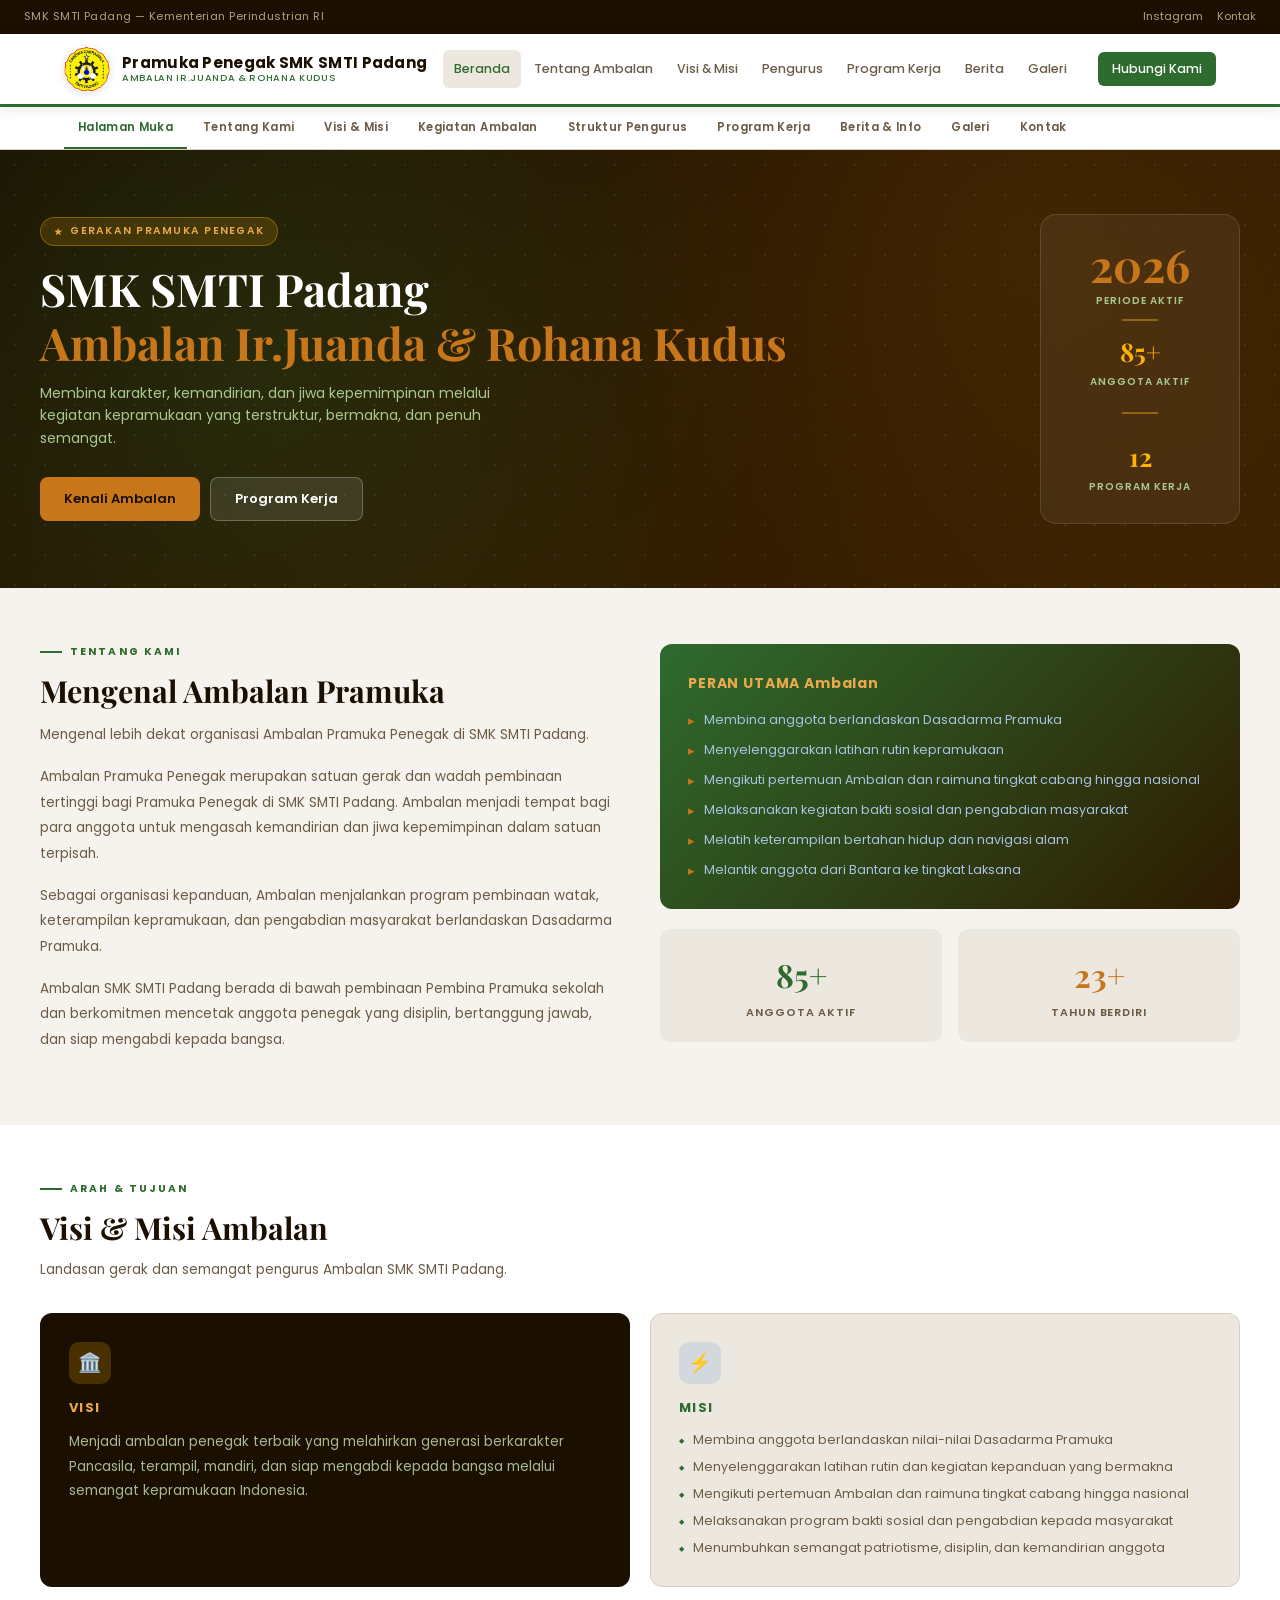
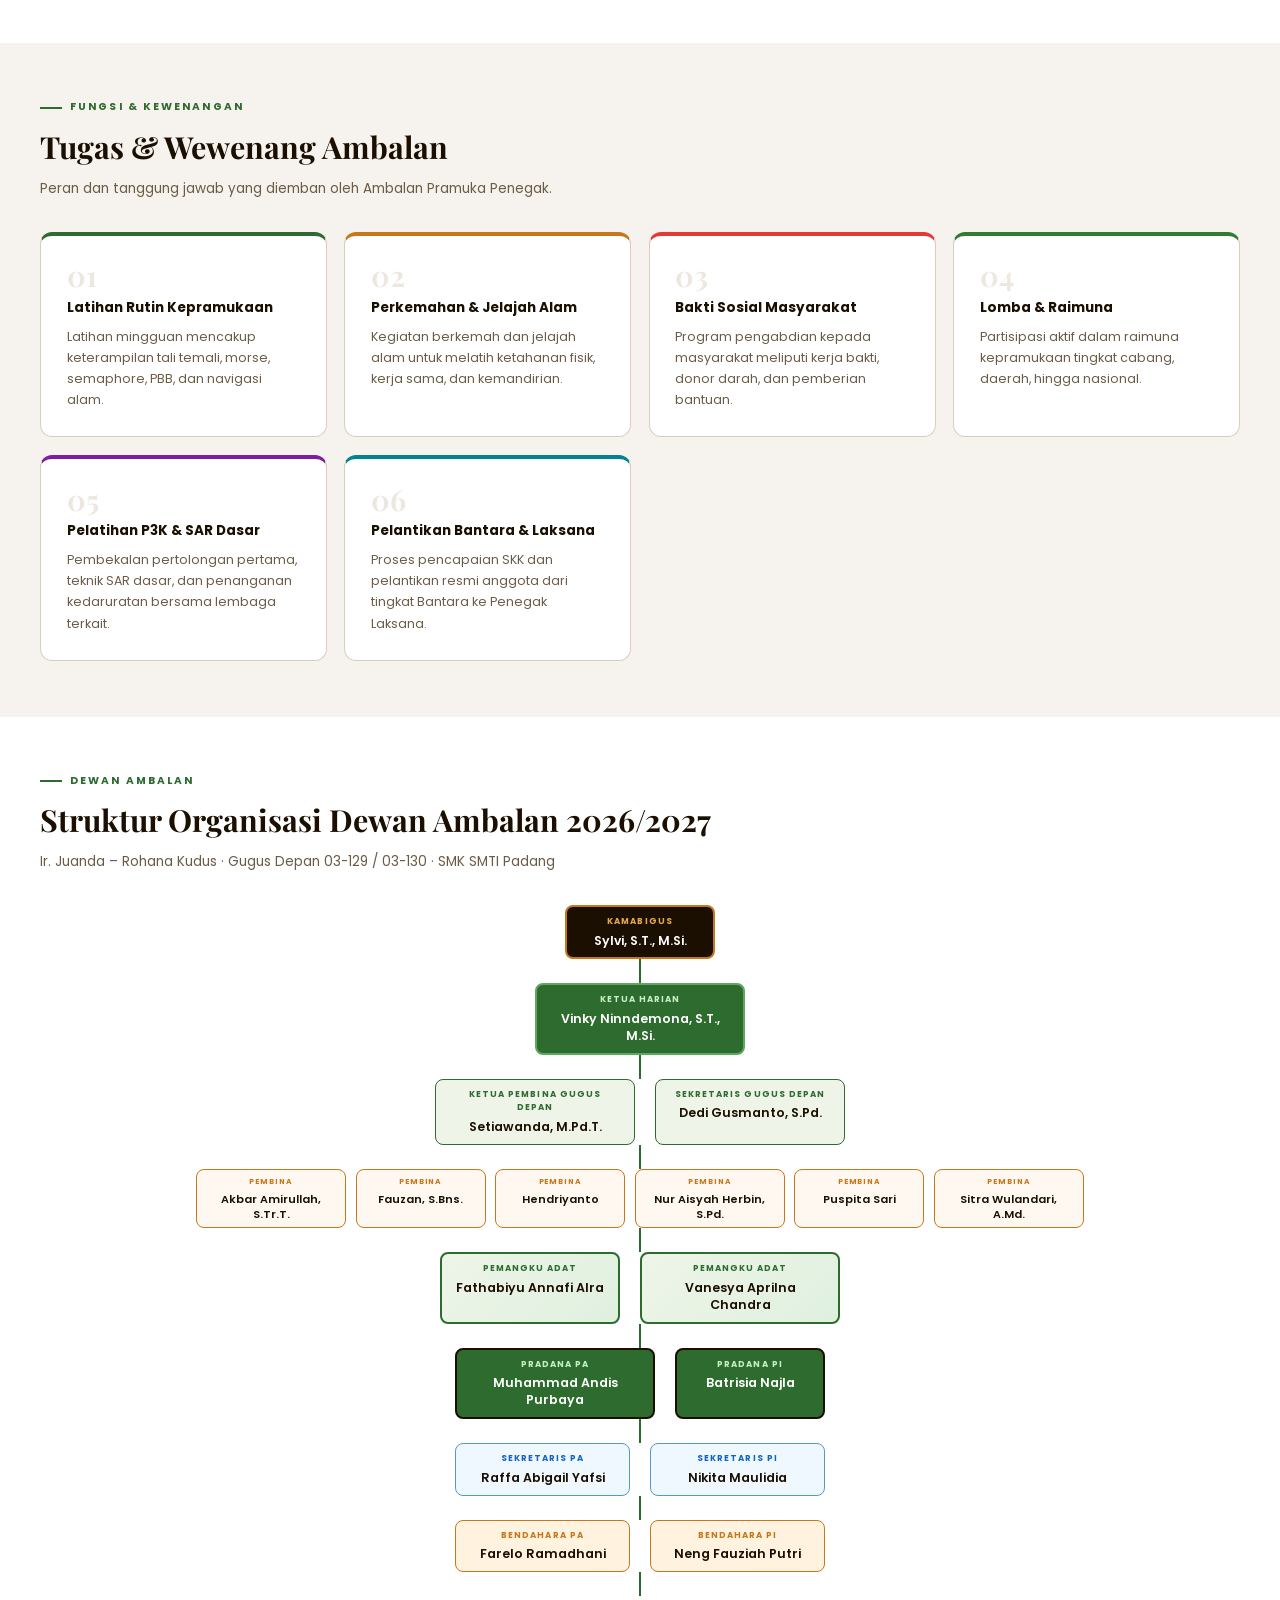
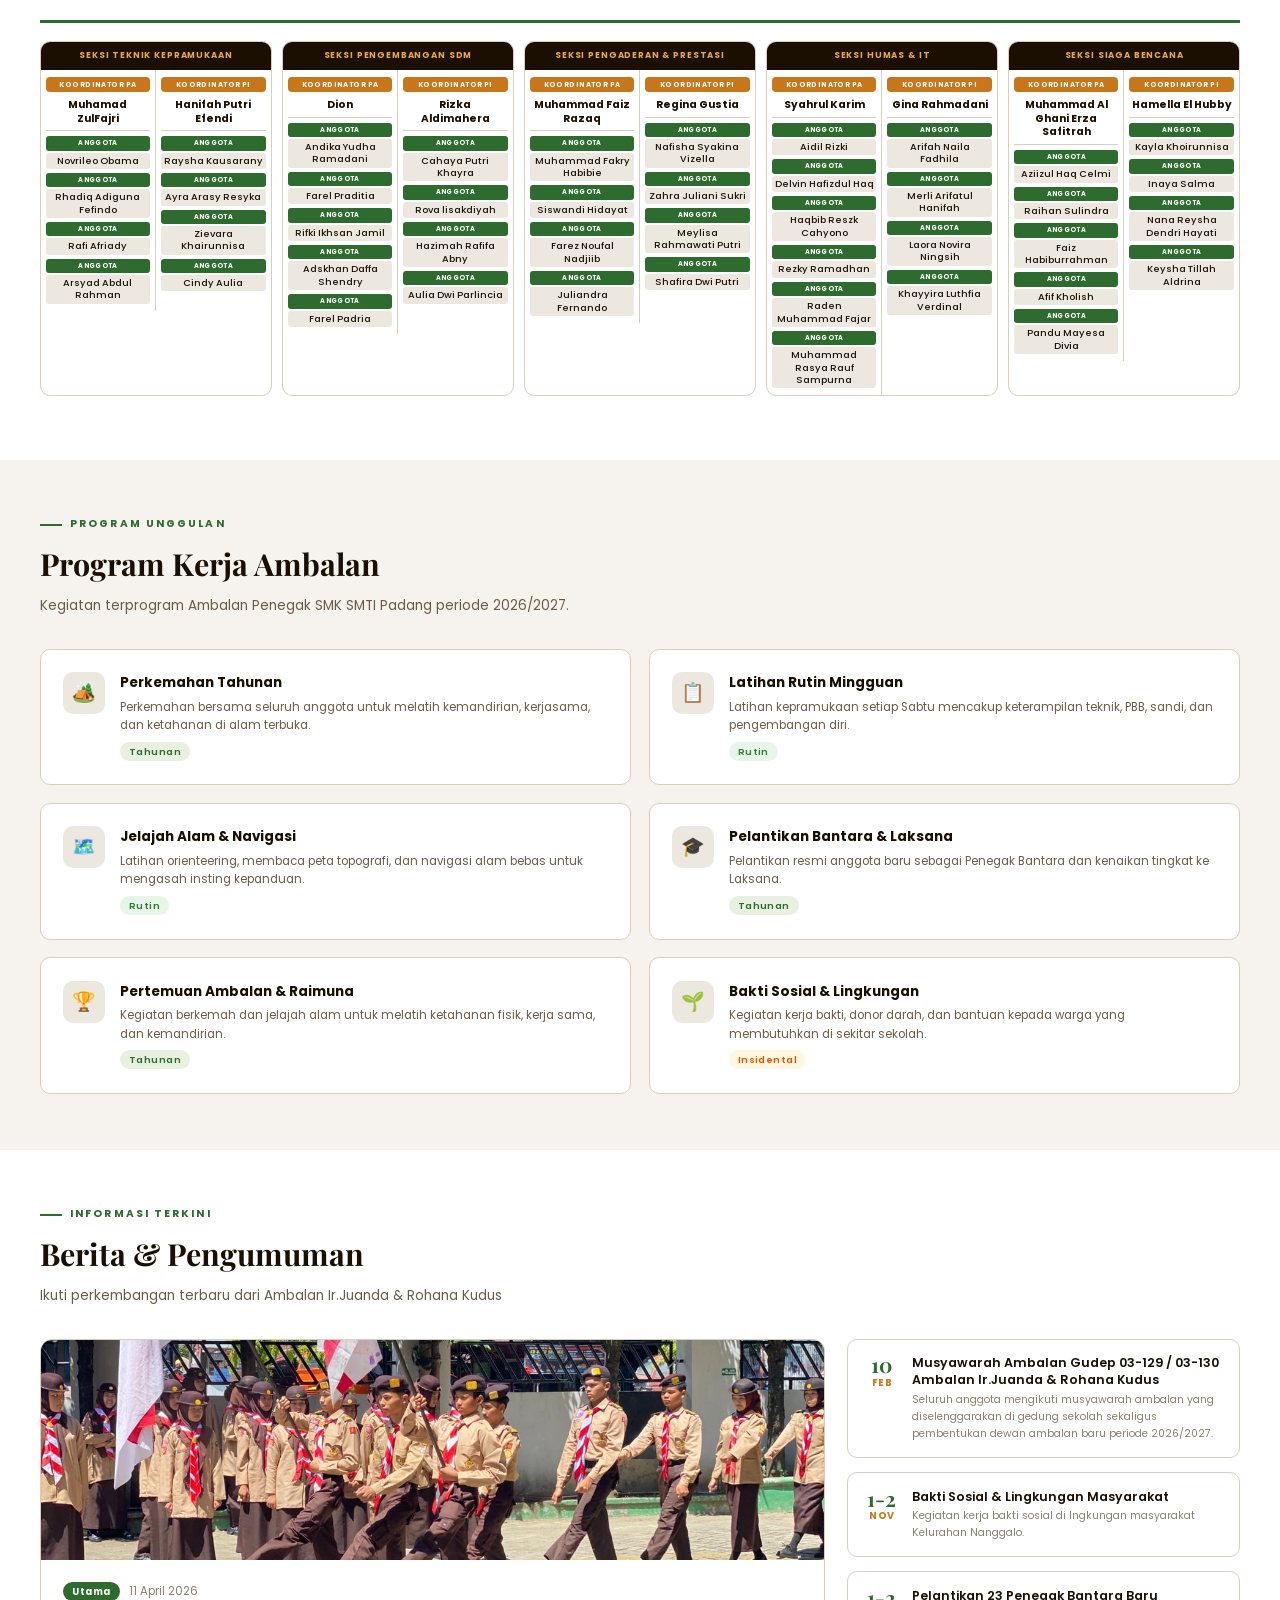
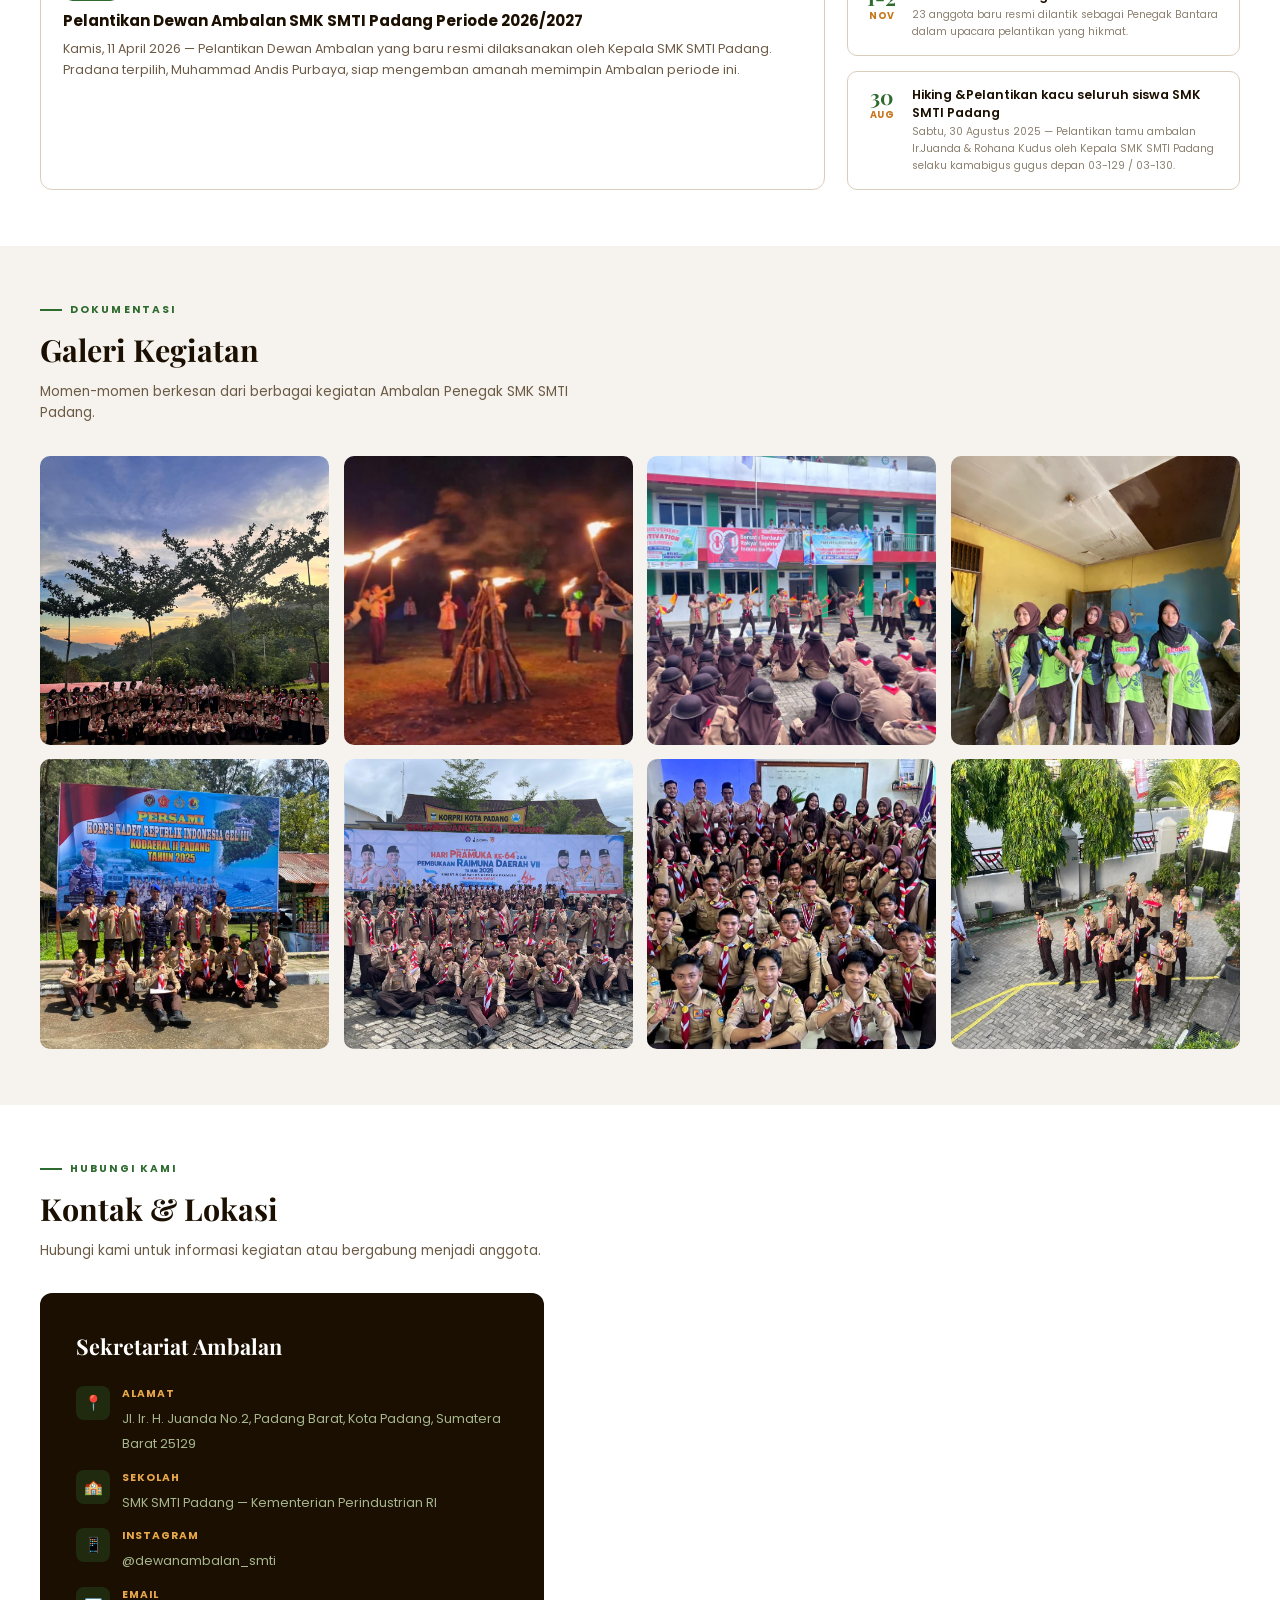
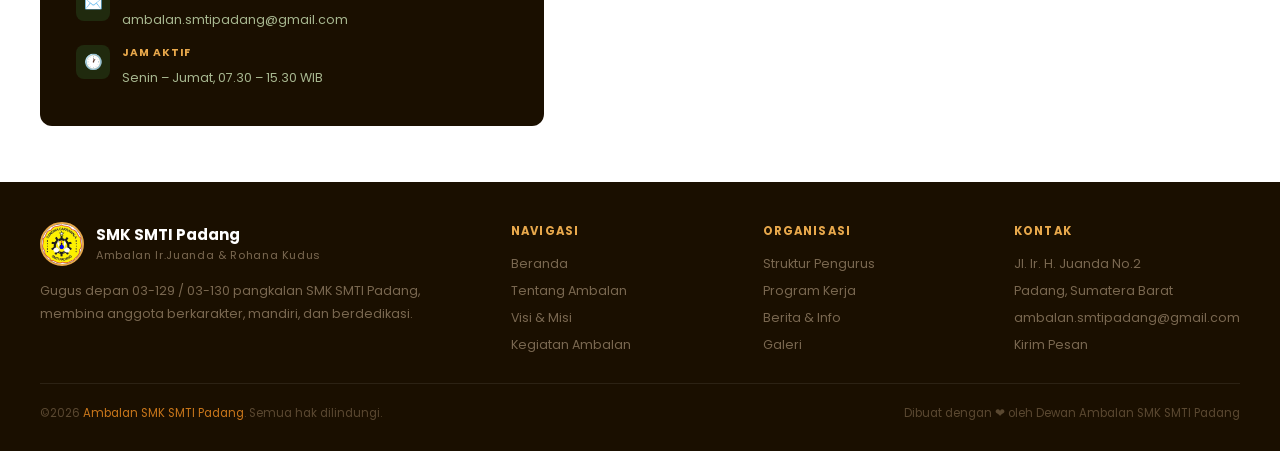
==== index.html @ fe0e322f "index.html" ====
<!-- Hubungi saya jika web nya error WA 083169616849/ IG:@fajribsg (Fajri DA22) -->

<!DOCTYPE html>
<html lang="id">
<head>
  <meta charset="UTF-8" />
  <meta name="viewport" content="width=device-width, initial-scale=1.0" />
  <title>Ambalan Ir.Juanda &amp; Rohana Kudus SMK SMTI Padang</title>
  <link href="https://fonts.googleapis.com/css2?family=Poppins:wght@300;400;500;600;700;800&family=Playfair+Display:wght@700&display=swap" rel="stylesheet" />
  <link rel="stylesheet" href="styles.css" />
</head>
<body>

<!-- TOP BAR -->
<div class="topbar">
  <div class="topbar-left">SMK SMTI Padang — Kementerian Perindustrian RI</div>
  <div class="topbar-right">
    <a href="https://instagram.com/dewanambalan_smti" target="_blank" rel="noopener">Instagram</a>
    <a href="#kontak" onclick="goTo('kontak'); return false;">Kontak</a>
  </div>
</div>

<!-- NAVBAR -->
<nav id="navbar">
  <div class="nav-inner">
    <a href="#hero" class="nav-logo" onclick="goTo('hero'); return false;">
      <img src="assets/images/logo/logo-pramuka.png"
           alt="Logo Ambalan Pramuka Penegak SMK SMTI Padang"
           class="logo-image"
           loading="lazy">
      <div class="logo-text">
        <div class="logo-main">Pramuka Penegak SMK SMTI Padang</div>
        <div class="logo-sub">Ambalan Ir.Juanda & Rohana Kudus</div>
      </div>
    </a>
    <div class="nav-menu" id="navMenu">
      <a onclick="goTo('hero')" class="nav-link active">Beranda</a>
      <a onclick="goTo('tentang')" class="nav-link">Tentang Ambalan</a>
      <a onclick="goTo('visi-misi')" class="nav-link">Visi &amp; Misi</a>
      <a onclick="goTo('pengurus')" class="nav-link">Pengurus</a>
      <a onclick="goTo('proker')" class="nav-link">Program Kerja</a>
      <a onclick="goTo('berita')" class="nav-link">Berita</a>
      <a onclick="goTo('galeri')" class="nav-link">Galeri</a>
      <a onclick="goTo('kontak')" class="nav-link nav-cta">Hubungi Kami</a>
    </div>
    <button class="hamburger" id="hamburger" aria-label="Buka menu navigasi" aria-expanded="false">
      <span></span><span></span><span></span>
    </button>
  </div>
  <div class="mobile-menu" id="mobileMenu" aria-hidden="true">
    <a onclick="goTo('hero'); closeMobileMenu();" class="mobile-link">Beranda</a>
    <a onclick="goTo('tentang'); closeMobileMenu();" class="mobile-link">Tentang Ambalan</a>
    <a onclick="goTo('visi-misi'); closeMobileMenu();" class="mobile-link">Visi &amp; Misi</a>
    <a onclick="goTo('tugas'); closeMobileMenu();" class="mobile-link">Kegiatan Ambalan</a>
    <a onclick="goTo('pengurus'); closeMobileMenu();" class="mobile-link">Pengurus</a>
    <a onclick="goTo('proker'); closeMobileMenu();" class="mobile-link">Program Kerja</a>
    <a onclick="goTo('berita'); closeMobileMenu();" class="mobile-link">Berita</a>
    <a onclick="goTo('galeri'); closeMobileMenu();" class="mobile-link">Galeri</a>
    <a onclick="goTo('kontak'); closeMobileMenu();" class="mobile-link mobile-link-cta">Hubungi Kami</a>
  </div>
</nav>

<!-- PAGE TABS -->
<div class="page-tabs" id="pageTabs">
  <div class="page-tabs-inner">
    <div class="ptab active" onclick="goTo('hero')">Halaman Muka</div>
    <div class="ptab" onclick="goTo('tentang')">Tentang Kami</div>
    <div class="ptab" onclick="goTo('visi-misi')">Visi &amp; Misi</div>
    <div class="ptab" onclick="goTo('tugas')">Kegiatan Ambalan</div>
    <div class="ptab" onclick="goTo('pengurus')">Struktur Pengurus</div>
    <div class="ptab" onclick="goTo('proker')">Program Kerja</div>
    <div class="ptab" onclick="goTo('berita')">Berita &amp; Info</div>
    <div class="ptab" onclick="goTo('galeri')">Galeri</div>
    <div class="ptab" onclick="goTo('kontak')">Kontak</div>
  </div>
</div>

<!-- HERO -->
<section class="hero" id="hero">
  <div class="hero-dots"></div>
  <div class="hero-inner">
    <div>
      <div class="hero-badge">Gerakan Pramuka Penegak</div>
      <h1>SMK SMTI Padang<br><span>Ambalan Ir.Juanda &amp; Rohana Kudus</span></h1>
      <p class="hero-sub">Membina karakter, kemandirian, dan jiwa kepemimpinan melalui kegiatan kepramukaan yang terstruktur, bermakna, dan penuh semangat.</p>
      <div class="hero-btns">
        <button class="btn-hero btn-primary" onclick="goTo('tentang')">Kenali Ambalan</button>
        <button class="btn-hero btn-secondary" onclick="goTo('proker')">Program Kerja</button>
      </div>
    </div>
    <div class="hero-card">
      <div class="hero-card-num">2026</div>
      <div class="hero-card-label">Periode Aktif</div>
      <div class="hero-card-divider"></div>
      <div style="display:flex;flex-direction:column;gap:12px;margin-top:8px;">
        <div style="text-align:center;">
          <div style="font-size:1.6rem;font-weight:700;font-family:'Playfair Display',serif;color:#FFB300;">85+</div>
          <div style="font-size:10px;font-weight:600;letter-spacing:0.1em;color:#A8C890;text-transform:uppercase;margin-top:2px;">Anggota Aktif</div>
        </div>
        <div class="hero-card-divider"></div>
        <div style="text-align:center;">
          <div style="font-size:1.6rem;font-weight:700;font-family:'Playfair Display',serif;color:#FFB300;">12</div>
          <div style="font-size:10px;font-weight:600;letter-spacing:0.1em;color:#A8C890;text-transform:uppercase;margin-top:2px;">Program Kerja</div>
        </div>
      </div>
    </div>
  </div>
</section>

<!-- TENTANG -->
<section class="section" id="tentang">
  <div class="section-inner">
    <div class="about-grid">
      <div class="about-body">
        <div class="section-label">Tentang Kami</div>
        <h2 class="section-title">Mengenal Ambalan Pramuka</h2>
        <p class="section-desc">Mengenal lebih dekat organisasi Ambalan Pramuka Penegak di SMK SMTI Padang.</p>
        <p>Ambalan Pramuka Penegak merupakan satuan gerak dan wadah pembinaan tertinggi bagi Pramuka Penegak di SMK SMTI Padang. Ambalan menjadi tempat bagi para anggota untuk mengasah kemandirian dan jiwa kepemimpinan dalam satuan terpisah.</p>
        <p>Sebagai organisasi kepanduan, Ambalan menjalankan program pembinaan watak, keterampilan kepramukaan, dan pengabdian masyarakat berlandaskan Dasadarma Pramuka.</p>
        <p>Ambalan SMK SMTI Padang berada di bawah pembinaan Pembina Pramuka sekolah dan berkomitmen mencetak anggota penegak yang disiplin, bertanggung jawab, dan siap mengabdi kepada bangsa.</p>
      </div>
      <div>
        <div class="about-highlight">
          <h3>PERAN UTAMA Ambalan</h3>
          <ul>
            <li>Membina anggota berlandaskan Dasadarma Pramuka</li>
            <li>Menyelenggarakan latihan rutin kepramukaan</li>
            <li>Mengikuti pertemuan Ambalan dan raimuna tingkat cabang hingga nasional</li>
            <li>Melaksanakan kegiatan bakti sosial dan pengabdian masyarakat</li>
            <li>Melatih keterampilan bertahan hidup dan navigasi alam</li>
            <li>Melantik anggota dari Bantara ke tingkat Laksana</li>
          </ul>
        </div>
        <div style="margin-top:1.25rem;display:grid;grid-template-columns:1fr 1fr;gap:1rem;">
          <div style="background:var(--gray-light);border-radius:10px;padding:1.25rem;text-align:center;">
            <div style="font-family:'Playfair Display',serif;font-size:2rem;font-weight:700;color:var(--blue);">85+</div>
            <div style="font-size:11px;font-weight:600;color:var(--text-muted);letter-spacing:0.08em;text-transform:uppercase;margin-top:4px;">Anggota Aktif</div>
          </div>
          <div style="background:var(--gray-light);border-radius:10px;padding:1.25rem;text-align:center;">
            <div style="font-family:'Playfair Display',serif;font-size:2rem;font-weight:700;color:var(--accent);">23+</div>
            <div style="font-size:11px;font-weight:600;color:var(--text-muted);letter-spacing:0.08em;text-transform:uppercase;margin-top:4px;">Tahun Berdiri</div>
          </div>
        </div>
      </div>
    </div>
  </div>
</section>

<!-- VISI MISI -->
<div class="section-alt" id="visi-misi">
  <section class="section">
    <div class="section-inner">
      <div class="section-label">Arah &amp; Tujuan</div>
      <h2 class="section-title">Visi &amp; Misi Ambalan</h2>
      <p class="section-desc">Landasan gerak dan semangat pengurus Ambalan SMK SMTI Padang.</p>
      <div class="vm-grid">
        <div class="vm-card visi">
          <div class="vm-card-icon">🏛️</div>
          <h3>Visi</h3>
          <p>Menjadi ambalan penegak terbaik yang melahirkan generasi berkarakter Pancasila, terampil, mandiri, dan siap mengabdi kepada bangsa melalui semangat kepramukaan Indonesia.</p>
        </div>
        <div class="vm-card misi">
          <div class="vm-card-icon">⚡</div>
          <h3>Misi</h3>
          <ul>
            <li>Membina anggota berlandaskan nilai-nilai Dasadarma Pramuka</li>
            <li>Menyelenggarakan latihan rutin dan kegiatan kepanduan yang bermakna</li>
            <li>Mengikuti pertemuan Ambalan dan raimuna tingkat cabang hingga nasional</li>
            <li>Melaksanakan program bakti sosial dan pengabdian kepada masyarakat</li>
            <li>Menumbuhkan semangat patriotisme, disiplin, dan kemandirian anggota</li>
          </ul>
        </div>
      </div>
    </div>
  </section>
</div>

<!-- TUGAS Ambalan -->
<section class="section" id="tugas">
  <div class="section-inner">
    <div class="section-label">Fungsi &amp; Kewenangan</div>
    <h2 class="section-title">Tugas &amp; Wewenang Ambalan</h2>
    <p class="section-desc">Peran dan tanggung jawab yang diemban oleh Ambalan Pramuka Penegak.</p>
    <div class="tugas-grid">
      <div class="tugas-card">
        <div class="tugas-num">01</div>
        <h3>Latihan Rutin Kepramukaan</h3>
        <p>Latihan mingguan mencakup keterampilan tali temali, morse, semaphore, PBB, dan navigasi alam.</p>
      </div>
      <div class="tugas-card">
        <div class="tugas-num">02</div>
        <h3>Perkemahan &amp; Jelajah Alam</h3>
        <p>Kegiatan berkemah dan jelajah alam untuk melatih ketahanan fisik, kerja sama, dan kemandirian.</p>
      </div>
      <div class="tugas-card">
        <div class="tugas-num">03</div>
        <h3>Bakti Sosial Masyarakat</h3>
        <p>Program pengabdian kepada masyarakat meliputi kerja bakti, donor darah, dan pemberian bantuan.</p>
      </div>
      <div class="tugas-card">
        <div class="tugas-num">04</div>
        <h3>Lomba &amp; Raimuna</h3>
        <p>Partisipasi aktif dalam raimuna kepramukaan tingkat cabang, daerah, hingga nasional.</p>
      </div>
      <div class="tugas-card">
        <div class="tugas-num">05</div>
        <h3>Pelatihan P3K &amp; SAR Dasar</h3>
        <p>Pembekalan pertolongan pertama, teknik SAR dasar, dan penanganan kedaruratan bersama lembaga terkait.</p>
      </div>
      <div class="tugas-card">
        <div class="tugas-num">06</div>
        <h3>Pelantikan Bantara &amp; Laksana</h3>
        <p>Proses pencapaian SKK dan pelantikan resmi anggota dari tingkat Bantara ke Penegak Laksana.</p>
      </div>
    </div>
  </div>
</section>

<!-- PENGURUS -->
<div class="section-alt" id="pengurus">
  <section class="section">
    <div class="section-inner">
      <div class="section-label">Dewan Ambalan</div>
      <h2 class="section-title">Struktur Organisasi Dewan Ambalan 2026/2027</h2>
      <p class="section-desc">Ir. Juanda – Rohana Kudus · Gugus Depan 03-129 / 03-130 · SMK SMTI Padang</p>

      <!-- ══════════════════════════════════════
           BAGAN STRUKTUR ORGANISASI
      ══════════════════════════════════════ -->
      <div class="org-chart">

        <!-- ── LEVEL 1: KAMABIGUS ── -->
        <div class="org-level">
          <div class="org-node top-node">
            <div class="org-node-label">KAMABIGUS</div>
            <div class="org-node-name">Sylvi, S.T., M.Si.</div>
          </div>
        </div>
        <div class="org-connector-v"></div>

        <!-- ── LEVEL 2: KETUA HARIAN ── -->
        <div class="org-level">
          <div class="org-node mid-node">
            <div class="org-node-label">KETUA HARIAN</div>
            <div class="org-node-name">Vinky Ninndemona, S.T., M.Si.</div>
          </div>
        </div>
        <div class="org-connector-v"></div>

        <!-- ── LEVEL 3: KETUA PEMBINA + SEKRETARIS GUGUS DEPAN ── -->
        <div class="org-level org-level-split2">
          <div class="org-node side-node">
            <div class="org-node-label">KETUA PEMBINA GUGUS DEPAN</div>
            <div class="org-node-name">Setiawanda, M.Pd.T.</div>
          </div>
          <div class="org-node side-node">
            <div class="org-node-label">SEKRETARIS GUGUS DEPAN</div>
            <div class="org-node-name">Dedi Gusmanto, S.Pd.</div>
          </div>
        </div>
        <div class="org-connector-v"></div>

        <!-- ── LEVEL 4: PEMBINA (5 orang) ── -->
        <div class="org-level org-level-5">
          <div class="org-node pembina-node">
            <div class="org-node-label">PEMBINA</div>
            <div class="org-node-name">Akbar Amirullah, S.Tr.T.</div>
          </div>
          <div class="org-node pembina-node">
            <div class="org-node-label">PEMBINA</div>
            <div class="org-node-name">Fauzan, S.Bns.</div>
          </div>
          <div class="org-node pembina-node">
            <div class="org-node-label">PEMBINA</div>
            <div class="org-node-name">Hendriyanto</div>
          </div>
          <div class="org-node pembina-node">
            <div class="org-node-label">PEMBINA</div>
            <div class="org-node-name">Nur Aisyah Herbin, S.Pd.</div>
          </div>
          <div class="org-node pembina-node">
            <div class="org-node-label">PEMBINA</div>
            <div class="org-node-name">Puspita Sari</div>
          </div>
          <div class="org-node pembina-node">
            <div class="org-node-label">PEMBINA</div>
            <div class="org-node-name">Sitra Wulandari, A.Md.</div>
          </div>
        </div>
        <div class="org-connector-v"></div>

        <!-- ── LEVEL 5a: PEMANGKU ADAT (baris sendiri di atas Pradana) ── -->
        <div class="org-level org-level-split2">
          <div class="org-node adat-node">
            <div class="org-node-label">PEMANGKU ADAT</div>
            <div class="org-node-name">Fathabiyu Annafi Alra</div>
          </div>
          <div class="org-node adat-node">
            <div class="org-node-label">PEMANGKU ADAT</div>
            <div class="org-node-name">Vanesya Aprilna Chandra</div>
          </div>
        </div>
        <div class="org-connector-v"></div>

        <!-- ── LEVEL 5b: PRADANA PA + PRADANA PI ── -->
        <div class="org-level org-level-split2">
          <div class="org-node pradana-node">
            <div class="org-node-label">PRADANA PA</div>
            <div class="org-node-name">Muhammad Andis Purbaya</div>
          </div>
          <div class="org-node pradana-node">
            <div class="org-node-label">PRADANA PI</div>
            <div class="org-node-name">Batrisia Najla</div>
          </div>
        </div>
        <div class="org-connector-v"></div>

        <!-- ── LEVEL 6: SEKRETARIS PA + SEKRETARIS PI ── -->
        <div class="org-level org-level-split2">
          <div class="org-node sekret-node">
            <div class="org-node-label">SEKRETARIS PA</div>
            <div class="org-node-name">Raffa Abigail Yafsi</div>
          </div>
          <div class="org-node sekret-node">
            <div class="org-node-label">SEKRETARIS PI</div>
            <div class="org-node-name">Nikita Maulidia</div>
          </div>
        </div>
        <div class="org-connector-v"></div>

        <!-- ── LEVEL 7: BENDAHARA PA + BENDAHARA PI ── -->
        <div class="org-level org-level-split2">
          <div class="org-node bendahara-node">
            <div class="org-node-label">BENDAHARA PA</div>
            <div class="org-node-name">Farelo Ramadhani</div>
          </div>
          <div class="org-node bendahara-node">
            <div class="org-node-label">BENDAHARA PI</div>
            <div class="org-node-name">Neng Fauziah Putri</div>
          </div>
        </div>
        <div class="org-connector-v"></div>

        <!-- ══════════════════════════
             SEKSI-SEKSI (5 seksi)
        ══════════════════════════ -->
        <div class="org-seksi-wrap">

          <!-- SEKSI TEKNIK KEPRAMUKAAN -->
          <div class="org-seksi">
            <div class="org-seksi-header">SEKSI TEKNIK KEPRAMUKAAN</div>
            <div class="org-seksi-koord-row">
              <div class="org-koord-col">
                <div class="org-koord-label">KOORDINATOR PA</div>
                <div class="org-koord-name">Muhamad ZulFajri</div>
                <div class="org-anggota-list">
                  <div class="org-anggota-label">ANGGOTA</div>
                  <div class="org-anggota-name">Novrileo Obama</div>
                  <div class="org-anggota-label">ANGGOTA</div>
                  <div class="org-anggota-name">Rhadiq Adiguna Fefindo</div>
                  <div class="org-anggota-label">ANGGOTA</div>
                  <div class="org-anggota-name">Rafi Afriady</div>
                  <div class="org-anggota-label">ANGGOTA</div>
                  <div class="org-anggota-name">Arsyad Abdul Rahman</div>
                  <!--  <div class="org-anggota-label">ANGGOTA</div>
                  <div class="org-anggota-name">Muhamad ZulFajri</div>
                  <div class="org-anggota-label">ANGGOTA</div>
                  <div class="org-anggota-name">Audi Riski</div>  -->
                </div>
              </div>
              <div class="org-koord-col">
                <div class="org-koord-label">KOORDINATOR PI</div>
                <div class="org-koord-name">Hanifah Putri Efendi</div>
                <div class="org-anggota-list">
                  <div class="org-anggota-label">ANGGOTA</div>
                  <div class="org-anggota-name">Raysha Kausarany</div>
                  <div class="org-anggota-label">ANGGOTA</div>
                  <div class="org-anggota-name">Ayra Arasy Resyka</div>
                  <div class="org-anggota-label">ANGGOTA</div>
                  <div class="org-anggota-name">Zievara Khairunnisa</div>
                  <div class="org-anggota-label">ANGGOTA</div>
                  <div class="org-anggota-name">Cindy Aulia</div>
                  <!--  <div class="org-anggota-label">ANGGOTA</div>
                  <div class="org-anggota-name">Inaya Salma</div>
                  <div class="org-anggota-label">ANGGOTA</div>
                  <div class="org-anggota-name">Raysha Kausarany</div>   -->
                </div>
              </div>
            </div>
          </div>

          <!-- SEKSI PENGEMBANGAN SDM -->
          <div class="org-seksi">
            <div class="org-seksi-header">SEKSI PENGEMBANGAN SDM</div>
            <div class="org-seksi-koord-row">
              <div class="org-koord-col">
                <div class="org-koord-label">KOORDINATOR PA</div>
                <div class="org-koord-name">Dion</div>
                <div class="org-anggota-list">
                  <div class="org-anggota-label">ANGGOTA</div>
                  <div class="org-anggota-name">Andika Yudha Ramadani</div>
                  <div class="org-anggota-label">ANGGOTA</div>
                  <div class="org-anggota-name">Farel Praditia</div>
                  <div class="org-anggota-label">ANGGOTA</div>
                  <div class="org-anggota-name">Rifki Ikhsan Jamil </div>
                  <div class="org-anggota-label">ANGGOTA</div>
                  <div class="org-anggota-name">Adskhan Daffa Shendry</div>
                  <div class="org-anggota-label">ANGGOTA</div>
                  <div class="org-anggota-name">Farel Padria</div>
                  <!-- <div class="org-anggota-label">ANGGOTA</div>
                  <div class="org-anggota-name">M.Al Ghani Ezza Safirah</div>  -->
                </div>
              </div>
              <div class="org-koord-col">
                <div class="org-koord-label">KOORDINATOR PI</div>
                <div class="org-koord-name">Rizka Aldimahera</div>
                <div class="org-anggota-list">
                  <div class="org-anggota-label">ANGGOTA</div>
                  <div class="org-anggota-name">Cahaya Putri Khayra</div>
                  <div class="org-anggota-label">ANGGOTA</div>
                  <div class="org-anggota-name">Rova lisakdiyah</div>
                  <div class="org-anggota-label">ANGGOTA</div>
                  <div class="org-anggota-name">Hazimah Rafifa Abny</div>
                  <div class="org-anggota-label">ANGGOTA</div>
                  <div class="org-anggota-name">Aulia Dwi Parlincia</div>
                  <!-- <div class="org-anggota-label">ANGGOTA</div>
                  <div class="org-anggota-name">Nafisha Syakina Vicella</div>  -->
                </div>
              </div>
            </div>
          </div>

          <!-- SEKSI PENGADERAN & PRESTASI -->
          <div class="org-seksi">
            <div class="org-seksi-header">SEKSI PENGADERAN &amp; PRESTASI</div>
            <div class="org-seksi-koord-row">
              <div class="org-koord-col">
                <div class="org-koord-label">KOORDINATOR PA</div>
                <div class="org-koord-name">Muhammad Faiz Razaq</div>
                <div class="org-anggota-list">
                  <div class="org-anggota-label">ANGGOTA</div>
                  <div class="org-anggota-name">Muhammad Fakry Habibie</div>
                  <div class="org-anggota-label">ANGGOTA</div>
                  <div class="org-anggota-name">Siswandi Hidayat</div>
                  <div class="org-anggota-label">ANGGOTA</div>
                  <div class="org-anggota-name">Farez Noufal Nadjiib</div>
                  <div class="org-anggota-label">ANGGOTA</div>
                  <div class="org-anggota-name">Juliandra Fernando</div>
                  <!-- <div class="org-anggota-label">ANGGOTA</div>
                  <div class="org-anggota-name">M. Faiz Razaq</div>
                  <div class="org-anggota-label">ANGGOTA</div>
                  <div class="org-anggota-name">Siswandi Hidayat</div>
                  <div class="org-anggota-label">ANGGOTA</div>
                  <div class="org-anggota-name">Farez Naufal Nadjih</div>  -->
                </div>
              </div>
              <div class="org-koord-col">
                <div class="org-koord-label">KOORDINATOR PI</div>
                <div class="org-koord-name">Regina Gustia</div>
                <div class="org-anggota-list">
                  <div class="org-anggota-label">ANGGOTA</div>
                  <div class="org-anggota-name">Nafisha Syakina Vizella</div>
                  <div class="org-anggota-label">ANGGOTA</div>
                  <div class="org-anggota-name">Zahra Juliani Sukri</div>
                  <div class="org-anggota-label">ANGGOTA</div>
                  <div class="org-anggota-name">Meylisa Rahmawati Putri </div>
                  <div class="org-anggota-label">ANGGOTA</div>
                  <div class="org-anggota-name">Shafira Dwi Putri</div>
                  <!--  <div class="org-anggota-label">ANGGOTA</div>
                  <div class="org-anggota-name">Regina Gastia</div>
                  <div class="org-anggota-label">ANGGOTA</div>
                  <div class="org-anggota-name">Batrisia Najla</div>  -->
                </div>
              </div>
            </div>
          </div>

          <!-- SEKSI HUMAS & IT -->
          <div class="org-seksi">
            <div class="org-seksi-header">SEKSI HUMAS &amp; IT</div>
            <div class="org-seksi-koord-row">
              <div class="org-koord-col">
                <div class="org-koord-label">KOORDINATOR PA</div>
                <div class="org-koord-name">Syahrul Karim</div>
                <div class="org-anggota-list">
                  <div class="org-anggota-label">ANGGOTA</div>
                  <div class="org-anggota-name">Aidil Rizki</div>
                  <div class="org-anggota-label">ANGGOTA</div>
                  <div class="org-anggota-name">Delvin Hafizdul Haq</div>
                  <div class="org-anggota-label">ANGGOTA</div>
                  <div class="org-anggota-name">Haqbib Reszk Cahyono</div>
                  <div class="org-anggota-label">ANGGOTA</div>
                  <div class="org-anggota-name">Rezky Ramadhan </div>
                  <div class="org-anggota-label">ANGGOTA</div>
                  <div class="org-anggota-name">Raden Muhammad Fajar</div>
                  <div class="org-anggota-label">ANGGOTA</div>
                  <div class="org-anggota-name">Muhammad Rasya Rauf Sampurna</div>
                  <!-- <div class="org-anggota-label">ANGGOTA</div>
                  <div class="org-anggota-name">Haajib Reszk Cahyono</div>  -->
                </div>
              </div>
              <div class="org-koord-col">
                <div class="org-koord-label">KOORDINATOR PI</div>
                <div class="org-koord-name">Gina Rahmadani</div>
                <div class="org-anggota-list">
                  <div class="org-anggota-label">ANGGOTA</div>
                  <div class="org-anggota-name">Arifah Naila Fadhila</div>
                  <div class="org-anggota-label">ANGGOTA</div>
                  <div class="org-anggota-name">Merli Arifatul Hanifah</div>
                  <div class="org-anggota-label">ANGGOTA</div>
                  <div class="org-anggota-name">Laora Novira Ningsih</div>
                  <div class="org-anggota-label">ANGGOTA</div>
                  <div class="org-anggota-name">Khayyira Luthfia Verdinal</div>
                  <!--  <div class="org-anggota-label">ANGGOTA</div>
                  <div class="org-anggota-name">Ayra Arasy Resyka</div>
                  <div class="org-anggota-label">ANGGOTA</div>
                  <div class="org-anggota-name">Merli Arifatul Hanifah</div>  -->
                </div>
              </div>
            </div>
          </div>

          <!-- SEKSI SIAGA BENCANA -->
          <div class="org-seksi">
            <div class="org-seksi-header">SEKSI SIAGA BENCANA</div>
            <div class="org-seksi-koord-row">
              <div class="org-koord-col">
                <div class="org-koord-label">KOORDINATOR PA</div>
                <div class="org-koord-name">Muhammad Al Ghani Erza Safitrah</div>
                <div class="org-anggota-list">
                  <div class="org-anggota-label">ANGGOTA</div>
                  <div class="org-anggota-name">Aziizul Haq Celmi </div>
                  <div class="org-anggota-label">ANGGOTA</div>
                  <div class="org-anggota-name">Raihan Sulindra</div>
                  <div class="org-anggota-label">ANGGOTA</div>
                  <div class="org-anggota-name">Faiz Habiburrahman </div>
                  <div class="org-anggota-label">ANGGOTA</div>
                  <div class="org-anggota-name">Afif Kholish</div>
                  <div class="org-anggota-label">ANGGOTA</div>
                  <div class="org-anggota-name">Pandu Mayesa Divia</div>
                  <!--  <div class="org-anggota-label">ANGGOTA</div>
                  <div class="org-anggota-name">Delvin Mujfadzal Haq</div>
                  <div class="org-anggota-label">ANGGOTA</div>
                  <div class="org-anggota-name">Andhika Yudha Ramadhani</div>  -->
                </div>
              </div>
              <div class="org-koord-col">
                <div class="org-koord-label">KOORDINATOR PI</div>
                <div class="org-koord-name">Hamella El Hubby </div>
                <div class="org-anggota-list">
                  <div class="org-anggota-label">ANGGOTA</div>
                  <div class="org-anggota-name">Kayla Khoirunnisa</div>
                  <div class="org-anggota-label">ANGGOTA</div>
                  <div class="org-anggota-name">Inaya Salma</div>
                  <div class="org-anggota-label">ANGGOTA</div>
                  <div class="org-anggota-name">Nana Reysha Dendri Hayati</div>
                  <div class="org-anggota-label">ANGGOTA</div>
                  <div class="org-anggota-name">Keysha Tillah Aldrina</div>
                </div>
              </div>
            </div>
          </div>

        </div><!-- /org-seksi-wrap -->

      </div><!-- /org-chart -->

      <div class="pengurus-grid-2col" style="display:none;">

        <!-- BARIS 1: Pemangku Adat (featured) -->
        <div class="pcard featured">
          <div class="pcard-foto-wrap featured-foto">
            <img src="https://i.pravatar.cc/160?img=53" alt="Fathabiyu Anafi Alra" class="pcard-foto" loading="lazy"
              onerror="this.style.display='none';this.nextElementSibling.style.display='flex'">
            <div class="pcard-foto-fallback" style="display:none;">FA</div>
            <div class="pcard-foto-badge">Pemangku Adat</div>
          </div>
          <div class="pcard-info">
            <div class="pcard-name">Fathabiyu Anafi Alra</div>
            <div class="pcard-role">Pemangku Adat Putra</div>
            <div class="pcard-jabatan-badge">Pemangku Adat</div>
          </div>
        </div>
        <div class="pcard featured">
          <div class="pcard-foto-wrap featured-foto">
            <img src="https://i.pravatar.cc/160?img=47" alt="Vanesya Aprilna Chandra" class="pcard-foto" loading="lazy"
              onerror="this.style.display='none';this.nextElementSibling.style.display='flex'">
            <div class="pcard-foto-fallback" style="display:none;">VA</div>
            <div class="pcard-foto-badge">Pemangku Adat</div>
          </div>
          <div class="pcard-info">
            <div class="pcard-name">Vanesya Aprilna Chandra</div>
            <div class="pcard-role">Pemangku Adat Putri</div>
            <div class="pcard-jabatan-badge">Pemangku Adat</div>
          </div>
        </div>

        <!-- BARIS 2: Pradana -->
        <div class="pcard">
          <div class="pcard-foto-wrap">
            <img src="https://i.pravatar.cc/120?img=11" alt="Muhammad Andis Purbaya" class="pcard-foto" loading="lazy"
              onerror="this.style.display='none';this.nextElementSibling.style.display='flex'">
            <div class="pcard-foto-fallback a" style="display:none;">AP</div>
          </div>
          <div class="pcard-info">
            <div class="pcard-name">Muhammad Andis Purbaya</div>
            <div class="pcard-role">Pradana Putra</div>
          </div>
        </div>
        <div class="pcard">
          <div class="pcard-foto-wrap">
            <img src="https://i.pravatar.cc/120?img=44" alt="Batrisia Najla" class="pcard-foto" loading="lazy"
              onerror="this.style.display='none';this.nextElementSibling.style.display='flex'">
            <div class="pcard-foto-fallback a" style="display:none;">PN</div>
          </div>
          <div class="pcard-info">
            <div class="pcard-name">Batrisia Najla</div>
            <div class="pcard-role">Pradana Putri</div>
          </div>
        </div>

        <!-- BARIS 3: Sekretaris -->
        <div class="pcard">
          <div class="pcard-foto-wrap">
            <img src="https://i.pravatar.cc/120?img=15" alt="Raffa Abigail Yafsi" class="pcard-foto" loading="lazy"
              onerror="this.style.display='none';this.nextElementSibling.style.display='flex'">
            <div class="pcard-foto-fallback b" style="display:none;">RA</div>
          </div>
          <div class="pcard-info">
            <div class="pcard-name">Raffa Abigail Yafsi</div>
            <div class="pcard-role">Sekretaris Putra</div>
          </div>
        </div>
        <div class="pcard">
          <div class="pcard-foto-wrap">
            <img src="https://i.pravatar.cc/120?img=48" alt="Nikita Maulidia" class="pcard-foto" loading="lazy"
              onerror="this.style.display='none';this.nextElementSibling.style.display='flex'">
            <div class="pcard-foto-fallback b" style="display:none;">NM</div>
          </div>
          <div class="pcard-info">
            <div class="pcard-name">Nikita Maulidia</div>
            <div class="pcard-role">Sekretaris Putri</div>
          </div>
        </div>

        <!-- BARIS 4: Bendahara -->
        <div class="pcard">
          <div class="pcard-foto-wrap">
            <img src="https://i.pravatar.cc/120?img=12" alt="Farelo Ramadhani" class="pcard-foto" loading="lazy"
              onerror="this.style.display='none';this.nextElementSibling.style.display='flex'">
            <div class="pcard-foto-fallback c" style="display:none;">FR</div>
          </div>
          <div class="pcard-info">
            <div class="pcard-name">Farelo Ramadhani</div>
            <div class="pcard-role">Bendahara Putra</div>
          </div>
        </div>
        <div class="pcard">
          <div class="pcard-foto-wrap">
            <img src="https://i.pravatar.cc/120?img=49" alt="Neng Fauziah Putri" class="pcard-foto" loading="lazy"
              onerror="this.style.display='none';this.nextElementSibling.style.display='flex'">
            <div class="pcard-foto-fallback c" style="display:none;">NF</div>
          </div>
          <div class="pcard-info">
            <div class="pcard-name">Neng Fauziah Putri</div>
            <div class="pcard-role">Bendahara Putri</div>
          </div>
        </div>

      </div><!-- /pengurus-grid-2col -->
    </div>
  </section>
</div>

<!-- PROGRAM KERJA -->
<section class="section" id="proker">
  <div class="section-inner">
    <div class="section-label">Program Unggulan</div>
    <h2 class="section-title">Program Kerja Ambalan</h2>
    <p class="section-desc">Kegiatan terprogram Ambalan Penegak SMK SMTI Padang periode 2026/2027.</p>
    <div class="proker-grid">
      <div class="proker-item">
        <div class="proker-icon">🏕️</div>
        <div class="proker-body">
          <h3>Perkemahan Tahunan</h3>
          <p>Perkemahan bersama seluruh anggota untuk melatih kemandirian, kerjasama, dan ketahanan di alam terbuka.</p>
          <span class="proker-tag tag-tahunan">Tahunan</span>
        </div>
      </div>
      <div class="proker-item">
        <div class="proker-icon">📋</div>
        <div class="proker-body">
          <h3>Latihan Rutin Mingguan</h3>
          <p>Latihan kepramukaan setiap Sabtu mencakup keterampilan teknik, PBB, sandi, dan pengembangan diri.</p>
          <span class="proker-tag tag-rutin">Rutin</span>
        </div>
      </div>
      <div class="proker-item">
        <div class="proker-icon">🗺️</div>
        <div class="proker-body">
          <h3>Jelajah Alam &amp; Navigasi</h3>
          <p>Latihan orienteering, membaca peta topografi, dan navigasi alam bebas untuk mengasah insting kepanduan.</p>
          <span class="proker-tag tag-rutin">Rutin</span>
        </div>
      </div>
      <div class="proker-item">
        <div class="proker-icon">🎓</div>
        <div class="proker-body">
          <h3>Pelantikan Bantara &amp; Laksana</h3>
          <p>Pelantikan resmi anggota baru sebagai Penegak Bantara dan kenaikan tingkat ke Laksana.</p>
          <span class="proker-tag tag-tahunan">Tahunan</span>
        </div>
      </div>
      <div class="proker-item">
        <div class="proker-icon">🏆</div>
        <div class="proker-body">
          <h3>Pertemuan Ambalan &amp; Raimuna</h3>
          <p>Kegiatan berkemah dan jelajah alam untuk melatih ketahanan fisik, kerja sama, dan kemandirian.</p>
          <span class="proker-tag tag-tahunan">Tahunan</span>
        </div>
      </div>
      <div class="proker-item">
        <div class="proker-icon">🌱</div>
        <div class="proker-body">
          <h3>Bakti Sosial &amp; Lingkungan</h3>
          <p>Kegiatan kerja bakti, donor darah, dan bantuan kepada warga yang membutuhkan di sekitar sekolah.</p>
          <span class="proker-tag tag-insidental">Insidental</span>
        </div>
      </div>
    </div>
  </div>
</section>

<!-- BERITA -->
<div class="section-alt" id="berita">
  <section class="section">
    <div class="section-inner">
      <div class="section-label">Informasi Terkini</div>
      <h2 class="section-title">Berita &amp; Pengumuman</h2>
      <p class="section-desc">Ikuti perkembangan terbaru dari Ambalan Ir.Juanda &amp; Rohana Kudus</p>
      <div class="berita-grid">
        <div class="berita-main">
          <div class="berita-img-wrap">
            <img
              src="assets/images/berita/pelantikan-dewan-2026-2027.png"
              alt="Pelantikan Dewan Ambalan SMK SMTI Padang Periode 2026/2027"
              class="berita-img-foto"
              loading="lazy"
              onerror="this.style.display='none';this.nextElementSibling.style.display='flex'">
            <div class="berita-img-fallback">🏆</div>
          </div>
          <div class="berita-body">
            <div class="berita-meta">
              <span class="berita-tag">Utama</span>
              <span class="berita-date">11 April 2026</span>
            </div>
            <h3>Pelantikan Dewan Ambalan SMK SMTI Padang Periode 2026/2027</h3>
            <p>Kamis, 11 April 2026 — Pelantikan Dewan Ambalan yang baru resmi dilaksanakan oleh Kepala SMK SMTI Padang. Pradana terpilih, Muhammad Andis Purbaya, siap mengemban amanah memimpin Ambalan periode ini.</p>
          </div>
        </div>
        <div class="berita-list-side">
          <div class="berita-item">
            <div class="berita-item-date"><div class="bid-num">10</div><div class="bid-mon">Feb</div></div>
            <div class="berita-item-text">
              <h4>Musyawarah Ambalan Gudep 03-129 / 03-130 Ambalan Ir.Juanda & Rohana Kudus</h4>
              <p>Seluruh anggota mengikuti musyawarah ambalan yang diselenggarakan di gedung sekolah sekaligus pembentukan dewan ambalan baru periode 2026/2027.</p>
            </div>
          </div>
          <div class="berita-item">
            <div class="berita-item-date"><div class="bid-num">1-2</div><div class="bid-mon">Nov</div></div>
            <div class="berita-item-text">
              <h4>Bakti Sosial &amp; Lingkungan Masyarakat</h4>
              <p>Kegiatan kerja bakti sosial di lngkungan masyarakat Kelurahan Nanggalo.</p>
            </div>
          </div>
          <div class="berita-item">
            <div class="berita-item-date"><div class="bid-num">1-2</div><div class="bid-mon">Nov</div></div>
            <div class="berita-item-text">
              <h4>Pelantikan 23 Penegak Bantara Baru</h4>
              <p>23 anggota baru resmi dilantik sebagai Penegak Bantara dalam upacara pelantikan yang hikmat.</p>
            </div>
          </div>
          <div class="berita-item">
            <div class="berita-item-date"><div class="bid-num">30</div><div class="bid-mon">Aug</div></div>
            <div class="berita-item-text">
              <h4>Hiking &amp;Pelantikan kacu seluruh siswa SMK SMTI Padang</h4>
              <p>Sabtu, 30 Agustus 2025 — Pelantikan tamu ambalan Ir.Juanda & Rohana Kudus oleh Kepala SMK SMTI Padang selaku kamabigus gugus depan 03-129 / 03-130.</p>
            </div>
          </div>
        </div>
      </div>
    </div>
  </section>
</div>

<!-- GALERI -->
<section class="section" id="galeri">
  <div class="section-inner">
    <div class="section-label">Dokumentasi</div>
    <h2 class="section-title">Galeri Kegiatan</h2>
    <p class="section-desc">Momen-momen berkesan dari berbagai kegiatan Ambalan Penegak SMK SMTI Padang.</p>

    <div class="galeri-grid">
      <div class="galeri-item" data-title="Pelantikan Bantara 2025" onclick="openLightbox(this)">
        <img src="assets/images/galeri/pelantikan-bantara-baru.png" alt="Pelantikan Bantara 2025" class="galeri-thumb" loading="lazy">
        <div class="galeri-overlay">
          <span class="galeri-label">Pelantikan Bantara 2025</span>
        </div>
      </div>
      <div class="galeri-item" data-title="Perkemahan Tahunan" onclick="openLightbox(this)">
        <img src="assets/images/galeri/perkemahan-tahunan.png" alt="Perkemahan Tahunan" class="galeri-thumb" loading="lazy">
        <div class="galeri-overlay">
          <span class="galeri-label">Perkemahan Tahunan</span>
        </div>
      </div>
      <div class="galeri-item" data-title="Latihan Rutin Kepramukaan" onclick="openLightbox(this)">
        <img src="assets/images/galeri/latihan-rutin-kepramukaan.png" alt="Latihan Rutin Kepramukaan" class="galeri-thumb" loading="lazy">
        <div class="galeri-overlay">
          <span class="galeri-label">Latihan Rutin Kepramukaan</span>
        </div>
      </div>
      <div class="galeri-item" data-title="Bakti Sosial Masyarakat" onclick="openLightbox(this)">
        <img src="assets/images/galeri/bakti-sosial-masyrakat.png" alt="Bakti Sosial Masyarakat" class="galeri-thumb" loading="lazy">
        <div class="galeri-overlay">
          <span class="galeri-label">Bakti Sosial Masyarakat</span>
        </div>
      </div>
      <!-- 4 foto tambahan -->
      <div class="galeri-item" data-title="Persami Korps Kadet Republik Indonesia" onclick="openLightbox(this)">
        <img src="assets/images/galeri/persami-kkri.png" alt="Persami Korps Kadet Indonesia" class="galeri-thumb" loading="lazy">
             alt="Persami Korps Kadet Republik Indonesia" class="galeri-thumb" loading="lazy"
             onerror="this.src='';this.closest('.galeri-item').style.background='#2E6B2E'">
        <div class="galeri-overlay">
          <span class="galeri-label">Persami Korps Kadet Republik Indonesia</span>
        </div>
      </div>
      <div class="galeri-item" data-title="Upacara Pembukaan Raimuna Daerah" onclick="openLightbox(this)">
        <img src="assets/images/galeri/upacara-pembukaan-raimuna-daerah.png" alt="Upacara Pembukaan Raimuna Daerah" class="galeri-thumb" loading="lazy">
             alt="Lomba Tingkat Kwarcab" class="galeri-thumb" loading="lazy"
             onerror="this.src='';this.closest('.galeri-item').style.background='#1A0F00'">
        <div class="galeri-overlay">
          <span class="galeri-label">Upacara Pembukaan Raimuna Daerah</span>
        </div>
      </div>
      <div class="galeri-item" data-title="Musbalan 2025" onclick="openLightbox(this)">
        <img src="assets/images/galeri/musbalan-2025.png" alt="Musbalan 2025" class="galeri-thumb" loading="lazy">
             alt="Musbalan 2025" class="galeri-thumb" loading="lazy"
             onerror="this.src='';this.closest('.galeri-item').style.background='#C8761A'">
        <div class="galeri-overlay">
          <span class="galeri-label">Musbalan 2025</span>
        </div>
      </div>
      <div class="galeri-item" data-title="Petugas Upacara Bendera  " onclick="openLightbox(this)">
        <img src="assets/images/galeri/petugas-upacara-bendera.png" alt="`dera" class="galeri-thumb" loading="lazy">
             alt="Petugas Upacara Bendera" class="galeri-thumb" loading="lazy"
             onerror="this.src='';this.closest('.galeri-item').style.background='#367A36'">
        <div class="galeri-overlay">
          <span class="galeri-label">Petugas Upacara Bendera</span>
        </div>
      </div>
      </div>
    </div>

    <!-- Lightbox -->
    <div class="lightbox" id="lightbox" role="dialog" aria-modal="true">
      <div class="lightbox-backdrop" onclick="closeLightbox()"></div>
      <button class="lightbox-close" onclick="closeLightbox()" aria-label="Tutup">&times;</button>
      <div class="lightbox-content">
        <img id="lightboxImg" src="" alt="" class="lightbox-img">
        <div id="lightboxTitle" class="lightbox-title"></div>
      </div>
    </div>
  </div>
</section>

<!-- KONTAK -->
<div class="section-alt" id="kontak">
  <section class="section">
    <div class="section-inner">
      <div class="section-label">Hubungi Kami</div>
      <h2 class="section-title">Kontak &amp; Lokasi</h2>
      <p class="section-desc">Hubungi kami untuk informasi kegiatan atau bergabung menjadi anggota.</p>
      <div class="kontak-grid">
        <div class="kontak-info-card">
          <h3>Sekretariat Ambalan</h3>
          <div class="kontak-rows">
            <div class="kontak-row">
              <div class="kontak-icon">📍</div>
              <div class="kontak-row-text">
                <strong>Alamat</strong>
                <span>Jl. Ir. H. Juanda No.2, Padang Barat, Kota Padang, Sumatera Barat 25129</span>
              </div>
            </div>
            <div class="kontak-row">
              <div class="kontak-icon">🏫</div>
              <div class="kontak-row-text">
                <strong>Sekolah</strong>
                <span>SMK SMTI Padang — Kementerian Perindustrian RI</span>
              </div>
            </div>
            <div class="kontak-row">
              <div class="kontak-icon">📱</div>
              <div class="kontak-row-text">
                <strong>Instagram</strong>
                <a href="https://instagram.com/dewanambalan_smti" target="_blank" rel="noopener" class="kontak-link">@dewanambalan_smti</a>
              </div>
            </div>
            <div class="kontak-row">
              <div class="kontak-icon">✉️</div>
              <div class="kontak-row-text">
                <strong>Email</strong>
                <a href="mailto:ambalan.smtipadang@gmail.com" class="kontak-link">ambalan.smtipadang@gmail.com</a>
              </div>
            </div>
            <div class="kontak-row">
              <div class="kontak-icon">🕐</div>
              <div class="kontak-row-text">
                <strong>Jam Aktif</strong>
                <span>Senin – Jumat, 07.30 – 15.30 WIB</span>
              </div>
            </div>
          </div>
        </div>
        <!-- <div class="kontak-form">
          <div class="form-row">
            <div class="form-group">
              <label for="inputNama">Nama Lengkap</label>
              <input type="text" id="inputNama" placeholder="Nama Anda" autocomplete="name" />
              <span class="form-error" id="errNama"></span>
            </div>
            <div class="form-group">
              <label for="inputTingkatan">Tingkatan</label>
              <select id="inputTingkatan">
                <option value="">-- Pilih Tingkatan --</option>
                <option value="Bantara">Bantara</option>
                <option value="Laksana">Laksana</option>
                <option value="Umum">Umum / Masyarakat</option>
              </select>
              <span class="form-error" id="errTingkatan"></span>
            </div>
          </div>
          <div class="form-group">
            <label for="inputJenis">Jenis Pesan</label>
            <select id="inputJenis">
              <option value="">-- Pilih Jenis Pesan --</option>
              <option value="Informasi Keanggotaan">Informasi Keanggotaan</option>
              <option value="Pertanyaan Umum">Pertanyaan Umum</option>
              <option value="Pengaduan">Pengaduan</option>
              <option value="Informasi Kegiatan">Informasi Kegiatan</option>
            </select>
            <span class="form-error" id="errJenis"></span>
          </div>
          <div class="form-group">
            <label for="inputPesan">Pesan</label>
            <textarea id="inputPesan" placeholder="Tulis pertanyaan atau pesan Anda di sini..."></textarea>
            <span class="form-error" id="errPesan"></span>
          </div>
          <button class="btn-submit" onclick="submitForm()">Kirim Pesan →</button>
          <div class="form-success" id="formSuccess">
            ✅ Pesan berhasil dikirim! Kami akan segera merespons. -->
          </div>
        </div>
      </div>
    </div>
  </section>
</div>

<!-- FOOTER -->
<footer class="footer">
  <div class="footer-inner">
    <div class="footer-brand">
      <div style="display:flex;align-items:center;gap:12px;">
        <img src="assets/images/logo/logo-pramuka.png"
             alt="Logo Ambalan Pramuka Penegak SMK SMTI Padang"
             style="width:44px;height:44px;border-radius:50%;object-fit:cover;border:2px solid var(--accent-light);"
             loading="lazy">
        <div>
          <div style="font-size:15px;font-weight:700;color:white;">SMK SMTI Padang</div>
          <div style="font-size:11px;color:#7A6850;letter-spacing:0.06em;">Ambalan Ir.Juanda &amp; Rohana Kudus</div>
        </div>
      </div>
      <p>Gugus depan 03-129 / 03-130 pangkalan SMK SMTI Padang, membina anggota berkarakter, mandiri, dan berdedikasi.</p>
    </div>
    <div class="footer-col">
      <h4>Navigasi</h4>
      <ul>
        <li onclick="goTo('hero')">Beranda</li>
        <li onclick="goTo('tentang')">Tentang Ambalan</li>
        <li onclick="goTo('visi-misi')">Visi &amp; Misi</li>
        <li onclick="goTo('tugas')">Kegiatan Ambalan</li>
      </ul>
    </div>
    <div class="footer-col">
      <h4>Organisasi</h4>
      <ul>
        <li onclick="goTo('pengurus')">Struktur Pengurus</li>
        <li onclick="goTo('proker')">Program Kerja</li>
        <li onclick="goTo('berita')">Berita &amp; Info</li>
        <li onclick="goTo('galeri')">Galeri</li>
      </ul>
    </div>
    <div class="footer-col">
      <h4>Kontak</h4>
      <ul>
        <li>Jl. Ir. H. Juanda No.2</li>
        <li>Padang, Sumatera Barat</li>
        <li>ambalan.smtipadang@gmail.com</li>
        <li onclick="goTo('kontak')">Kirim Pesan</li>
      </ul>
    </div>
  </div>
  <div class="footer-bottom">
    <p>©2026 <span>Ambalan SMK SMTI Padang</span>. Semua hak dilindungi.</p>
    <p>Dibuat dengan ❤ oleh Dewan Ambalan SMK SMTI Padang</p>
  </div>
</footer>

<script src="script.js"></script>
</body>
</html>
---- styles.css ----
*, *::before, *::after { box-sizing: border-box; margin: 0; padding: 0; }

:root {
  --navy: #1A0F00;
  --navy-mid: #2E1A00;
  --blue: #2E6B2E;
  --blue-mid: #367A36;
  --blue-light: #5FA85F;
  --accent: #C8761A;
  --accent-light: #E8A84B;
  --white: #FFFFFF;
  --off-white: #F6F3EE;
  --gray-light: #EDE8DF;
  --gray: #8C8070;
  --text: #1A1208;
  --text-muted: #6B5A45;
  --border: #D9CEBC;
}

html { scroll-behavior: smooth; }

body {
  font-family: 'Poppins', sans-serif;
  background: var(--off-white);
  color: var(--text);
  line-height: 1.6;
  overflow-x: hidden;
}

img { max-width: 100%; display: block; }

/* ── TOP BAR ── */
.topbar {
  background: var(--navy);
  padding: 8px 1.5rem;
  display: flex;
  align-items: center;
  justify-content: space-between;
  flex-wrap: wrap;
  gap: 6px;
}
.topbar-left { font-size: 11px; color: #B0A080; letter-spacing: 0.04em; }
.topbar-right { display: flex; gap: 14px; }
.topbar-right a { font-size: 11px; color: #B0A080; text-decoration: none; transition: color 0.2s; }
.topbar-right a:hover { color: var(--accent); }

/* ── NAVBAR ── */
nav {
  background: var(--white);
  border-bottom: 3px solid var(--blue);
  position: sticky;
  top: 0;
  z-index: 200;
  box-shadow: 0 2px 12px rgba(10,22,40,0.10);
}
.nav-inner {
  max-width: 1200px;
  margin: 0 auto;
  padding: 0 1.5rem;
  display: flex;
  align-items: center;
  gap: 1rem;
}
.nav-logo {
  display: flex;
  align-items: center;
  gap: 12px;
  padding: 12px 0;
  text-decoration: none;
  flex-shrink: 0;
  min-width: 0;
}
.logo-text { line-height: 1.2; min-width: 0; }
.logo-main {
  font-size: 15px;
  font-weight: 700;
  color: var(--navy);
  letter-spacing: 0.02em;
  white-space: nowrap;
  overflow: hidden;
  text-overflow: ellipsis;
}
.logo-sub {
  font-size: 9.5px;
  font-weight: 500;
  color: var(--blue);
  letter-spacing: 0.07em;
  text-transform: uppercase;
  white-space: nowrap;
}
.logo-image {
  width: 46px;
  height: 46px;
  border-radius: 50%;
  object-fit: cover;
  flex-shrink: 0;
  box-shadow: 0 2px 8px rgba(0,0,0,0.12);
  transition: transform 0.2s;
}
.logo-image:hover { transform: scale(1.05); }

.nav-menu {
  display: flex;
  align-items: center;
  gap: 2px;
  flex: 1;
  flex-wrap: nowrap;
  overflow: hidden;
}
.nav-link {
  font-size: 12.5px;
  font-weight: 500;
  color: var(--text-muted);
  text-decoration: none;
  padding: 9px 11px;
  border-radius: 6px;
  transition: background 0.2s, color 0.2s;
  white-space: nowrap;
  cursor: pointer;
  flex-shrink: 0;
}
.nav-link:hover, .nav-link.active { background: var(--gray-light); color: var(--blue); }
.nav-cta {
  background: var(--blue) !important;
  color: var(--white) !important;
  border-radius: 6px !important;
  padding: 7px 14px !important;
  margin-left: auto;
  flex-shrink: 0;
}
.nav-cta:hover { background: var(--blue-mid) !important; color: var(--white) !important; }

/* ── HAMBURGER ── */
.hamburger {
  display: none;
  flex-direction: column;
  justify-content: center;
  gap: 5px;
  background: none;
  border: none;
  cursor: pointer;
  padding: 8px;
  margin-left: auto;
  border-radius: 6px;
  flex-shrink: 0;
  transition: background 0.2s;
}
.hamburger:hover { background: var(--gray-light); }
.hamburger span {
  display: block;
  width: 22px; height: 2px;
  background: var(--navy);
  border-radius: 2px;
  transition: transform 0.3s, opacity 0.3s;
  transform-origin: center;
}
.hamburger.open span:nth-child(1) { transform: translateY(7px) rotate(45deg); }
.hamburger.open span:nth-child(2) { opacity: 0; transform: scaleX(0); }
.hamburger.open span:nth-child(3) { transform: translateY(-7px) rotate(-45deg); }

/* ── MOBILE MENU ── */
.mobile-menu {
  display: none;
  flex-direction: column;
  background: var(--white);
  border-top: 1px solid var(--border);
  padding: 0.5rem 1rem 1rem;
  max-height: 80vh;
  overflow-y: auto;
}
.mobile-menu.open { display: flex; }
.mobile-link {
  font-size: 14px;
  font-weight: 500;
  color: var(--text-muted);
  padding: 11px 16px;
  border-radius: 8px;
  cursor: pointer;
  transition: background 0.2s, color 0.2s;
  text-decoration: none;
  display: block;
}
.mobile-link:hover { background: var(--gray-light); color: var(--blue); }
.mobile-link-cta {
  background: var(--blue);
  color: var(--white) !important;
  text-align: center;
  margin-top: 8px;
}
.mobile-link-cta:hover { background: var(--blue-mid) !important; }

/* ── PAGE TABS ── */
.page-tabs {
  background: var(--white);
  border-bottom: 1px solid var(--border);
  position: sticky;
  top: 71px;
  z-index: 150;
}
.page-tabs-inner {
  max-width: 1200px;
  margin: 0 auto;
  padding: 0 1.5rem;
  display: flex;
  gap: 2px;
  overflow-x: auto;
  scrollbar-width: none;
  -webkit-overflow-scrolling: touch;
}
.page-tabs-inner::-webkit-scrollbar { display: none; }
.ptab {
  font-size: 11.5px;
  font-weight: 600;
  letter-spacing: 0.03em;
  color: var(--text-muted);
  padding: 11px 14px;
  border-bottom: 2px solid transparent;
  white-space: nowrap;
  cursor: pointer;
  transition: color 0.2s, border-color 0.2s;
  flex-shrink: 0;
}
.ptab:hover, .ptab.active { color: var(--blue); border-bottom-color: var(--blue); }

/* ── HERO ── */
.hero {
  background: linear-gradient(135deg, var(--navy) 0%, var(--navy-mid) 50%, #3D2200 100%);
  position: relative;
  overflow: hidden;
  padding: 4rem 1.5rem;
}
.hero::before {
  content: '';
  position: absolute;
  inset: 0;
  background-image:
    radial-gradient(circle at 20% 50%, rgba(46,107,46,0.25) 0%, transparent 50%),
    radial-gradient(circle at 80% 20%, rgba(200,118,26,0.10) 0%, transparent 40%);
}
.hero-dots {
  position: absolute;
  inset: 0;
  background-image: radial-gradient(circle, rgba(255,255,255,0.07) 1px, transparent 1px);
  background-size: 30px 30px;
}
.hero-inner {
  max-width: 1200px;
  margin: 0 auto;
  position: relative;
  z-index: 2;
  display: grid;
  grid-template-columns: 1fr auto;
  gap: 2.5rem;
  align-items: center;
}
.hero-badge {
  display: inline-flex;
  align-items: center;
  gap: 7px;
  background: rgba(255,179,0,0.15);
  border: 1px solid rgba(255,179,0,0.35);
  border-radius: 20px;
  padding: 5px 13px;
  font-size: 10.5px;
  font-weight: 600;
  letter-spacing: 0.12em;
  color: var(--accent-light);
  text-transform: uppercase;
  margin-bottom: 1rem;
}
.hero-badge::before { content: '★'; font-size: 9px; }
.hero h1 {
  font-family: 'Playfair Display', serif;
  font-size: clamp(1.6rem, 3.5vw, 2.8rem);
  font-weight: 700;
  color: var(--white);
  line-height: 1.2;
  margin-bottom: 0.75rem;
}
.hero h1 span { color: var(--accent); }
.hero-sub {
  font-size: 14px;
  color: #A8C890;
  margin-bottom: 1.75rem;
  max-width: 500px;
  font-weight: 400;
}
.hero-btns { display: flex; gap: 10px; flex-wrap: wrap; }
.btn-hero {
  font-family: 'Poppins', sans-serif;
  font-size: 13px;
  font-weight: 600;
  padding: 11px 24px;
  border-radius: 8px;
  cursor: pointer;
  border: none;
  transition: transform 0.15s, box-shadow 0.15s;
}
.btn-hero:hover { transform: translateY(-2px); box-shadow: 0 6px 20px rgba(0,0,0,0.25); }
.btn-primary { background: var(--accent); color: var(--navy); }
.btn-secondary { background: rgba(255,255,255,0.1); color: var(--white); border: 1px solid rgba(255,255,255,0.25); }
.hero-card {
  background: rgba(255,255,255,0.06);
  border: 1px solid rgba(255,255,255,0.12);
  border-radius: 16px;
  padding: 1.75rem;
  min-width: 200px;
  text-align: center;
  backdrop-filter: blur(8px);
}
.hero-card-num { font-family: 'Playfair Display', serif; font-size: 2.8rem; font-weight: 700; color: var(--accent); line-height: 1; }
.hero-card-label { font-size: 10px; font-weight: 600; letter-spacing: 0.1em; color: #A8C890; text-transform: uppercase; margin-top: 5px; }
.hero-card-divider { width: 36px; height: 2px; background: rgba(255,179,0,0.4); margin: 10px auto; }

/* ── SECTION ── */
.section { padding: 3.5rem 1.5rem; }
.section-inner { max-width: 1200px; margin: 0 auto; }
.section-alt { background: var(--white); }
.section-label {
  font-size: 10.5px; font-weight: 700; letter-spacing: 0.2em;
  color: var(--blue); text-transform: uppercase; margin-bottom: 7px;
  display: flex; align-items: center; gap: 8px;
}
.section-label::before { content: ''; display: block; width: 22px; height: 2px; background: var(--blue); }
.section-title {
  font-family: 'Playfair Display', serif;
  font-size: clamp(1.35rem, 2.5vw, 1.9rem);
  font-weight: 700; color: var(--navy); margin-bottom: 0.4rem;
}
.section-desc { font-size: 13.5px; color: var(--text-muted); max-width: 560px; margin-bottom: 2rem; }

/* ── TENTANG ── */
.about-grid { display: grid; grid-template-columns: 1fr 1fr; gap: 2.5rem; align-items: start; }
.about-body p { font-size: 13.5px; color: var(--text-muted); line-height: 1.9; margin-bottom: 1rem; }
.about-highlight { background: linear-gradient(135deg, #2E6B2E 0%, #2E1A00 100%); border-radius: 12px; padding: 1.75rem; color: white; }
.about-highlight h3 { font-size: 14px; font-weight: 700; color: var(--accent-light); margin-bottom: 1rem; letter-spacing: 0.06em; }
.about-highlight ul { list-style: none; display: flex; flex-direction: column; gap: 9px; }
.about-highlight li { font-size: 12.5px; color: #A8C4E0; display: flex; gap: 9px; align-items: flex-start; }
.about-highlight li::before { content: '▸'; color: var(--accent); flex-shrink: 0; margin-top: 1px; }

/* ── VISI MISI ── */
.vm-grid { display: grid; grid-template-columns: 1fr 1fr; gap: 1.25rem; }
.vm-card { border-radius: 12px; padding: 1.75rem; border: 1px solid var(--border); }
.vm-card.visi { background: var(--navy); border-color: transparent; }
.vm-card.misi { background: var(--gray-light); }
.vm-card-icon { width: 42px; height: 42px; border-radius: 10px; display: flex; align-items: center; justify-content: center; margin-bottom: 0.9rem; font-size: 19px; }
.visi .vm-card-icon { background: rgba(255,179,0,0.2); }
.misi .vm-card-icon { background: rgba(21,101,192,0.12); }
.vm-card h3 { font-size: 13px; font-weight: 700; letter-spacing: 0.1em; text-transform: uppercase; margin-bottom: 0.7rem; }
.visi h3 { color: var(--accent-light); }
.misi h3 { color: var(--blue); }
.visi p { font-size: 13.5px; color: #A8B890; line-height: 1.8; }
.misi ul { list-style: none; display: flex; flex-direction: column; gap: 7px; }
.misi li { font-size: 12.5px; color: var(--text-muted); display: flex; gap: 9px; align-items: flex-start; }
.misi li::before { content: '◆'; color: var(--blue); font-size: 7px; flex-shrink: 0; margin-top: 5px; }

/* ── TUGAS ── */
.tugas-grid { display: grid; grid-template-columns: repeat(auto-fit, minmax(240px, 1fr)); gap: 1.1rem; }
.tugas-card { background: var(--white); border: 1px solid var(--border); border-radius: 12px; padding: 1.6rem; border-top: 4px solid transparent; transition: transform 0.2s, box-shadow 0.2s; }
.tugas-card:hover { transform: translateY(-4px); box-shadow: 0 8px 28px rgba(10,22,40,0.10); }
.tugas-card:nth-child(1) { border-top-color: var(--blue); }
.tugas-card:nth-child(2) { border-top-color: var(--accent); }
.tugas-card:nth-child(3) { border-top-color: #E53935; }
.tugas-card:nth-child(4) { border-top-color: #2E7D32; }
.tugas-card:nth-child(5) { border-top-color: #7B1FA2; }
.tugas-card:nth-child(6) { border-top-color: #00838F; }
.tugas-num { font-family: 'Playfair Display', serif; font-size: 1.8rem; font-weight: 700; color: var(--gray-light); line-height: 1; margin-bottom: 7px; }
.tugas-card h3 { font-size: 13.5px; font-weight: 700; color: var(--navy); margin-bottom: 7px; }
.tugas-card p { font-size: 12.5px; color: var(--text-muted); line-height: 1.7; }

/* ════════════════════════════════════════
   STRUKTUR ORGANISASI / ORG CHART
════════════════════════════════════════ */
.org-chart { width: 100%; overflow-x: auto; -webkit-overflow-scrolling: touch; padding-bottom: 8px; }

.org-level { display: flex; justify-content: center; gap: 1rem; flex-wrap: wrap; }
.org-level-split2 { justify-content: center; gap: 1.25rem; }
.org-level-5      { justify-content: center; gap: 0.6rem; }

.org-connector-v { width: 2px; height: 24px; background: var(--blue); margin: 0 auto; flex-shrink: 0; }

.org-node {
  border-radius: 8px;
  padding: 8px 14px;
  text-align: center;
  min-width: 150px;
  max-width: 200px;
}
.org-node-label { font-size: 8.5px; font-weight: 700; letter-spacing: 0.12em; text-transform: uppercase; margin-bottom: 4px; }
.org-node-name   { font-size: 12.5px; font-weight: 600; line-height: 1.35; }

.top-node       { background: var(--navy); border: 2px solid var(--accent); color: white; }
.top-node .org-node-label { color: var(--accent-light); }
.mid-node       { background: var(--blue); border: 2px solid var(--blue-light); color: white; min-width: 210px; }
.mid-node .org-node-label { color: #C8F0C8; }
.side-node      { background: #EEF5E8; border: 1.5px solid var(--blue); color: var(--navy); min-width: 190px; }
.side-node .org-node-label { color: var(--blue); }
.pembina-node   { background: #FFF8F0; border: 1.5px solid var(--accent); color: var(--navy); min-width: 130px; max-width: 150px; padding: 6px 9px; }
.pembina-node .org-node-label { color: var(--accent); font-size: 7.5px; }
.pembina-node .org-node-name  { font-size: 11px; }
.adat-node      { background: linear-gradient(135deg, #EEF5E8, #DFF0DF); border: 2px solid var(--blue); color: var(--navy); min-width: 160px; }
.adat-node .org-node-label { color: var(--blue); }
.pradana-node   { background: var(--blue); border: 2px solid var(--navy); color: white; min-width: 150px; }
.pradana-node .org-node-label { color: #C8F0C8; }
.sekret-node    { background: #F0F8FF; border: 1.5px solid #5599CC; color: var(--navy); min-width: 175px; }
.sekret-node .org-node-label { color: #1565C0; }
.bendahara-node { background: #FFF3E0; border: 1.5px solid var(--accent); color: var(--navy); min-width: 175px; }
.bendahara-node .org-node-label { color: var(--accent); }

/* SEKSI */
.org-seksi-wrap {
  display: grid;
  grid-template-columns: repeat(5, 1fr);
  gap: 0.65rem;
  margin-top: 24px;
  border-top: 3px solid var(--blue);
  padding-top: 18px;
}
.org-seksi { background: var(--white); border: 1px solid var(--border); border-radius: 10px; overflow: hidden; }
.org-seksi-header { background: var(--navy); color: var(--accent-light); font-size: 8.5px; font-weight: 700; letter-spacing: 0.1em; text-transform: uppercase; text-align: center; padding: 7px 5px; }
.org-seksi-koord-row { display: grid; grid-template-columns: 1fr 1fr; }
.org-koord-col { padding: 7px 5px; border-right: 1px solid var(--border); }
.org-koord-col:last-child { border-right: none; }
.org-koord-label { font-size: 7px; font-weight: 700; letter-spacing: 0.06em; text-transform: uppercase; color: white; background: #C8761A; text-align: center; padding: 2px 3px; border-radius: 4px; margin-bottom: 3px; }
.org-koord-name  { font-size: 10.5px; font-weight: 700; color: var(--navy); text-align: center; padding: 3px 2px 5px; border-bottom: 1px solid var(--border); margin-bottom: 3px; line-height: 1.3; }
.org-anggota-list { display: flex; flex-direction: column; gap: 2px; }
.org-anggota-label { font-size: 6.5px; font-weight: 700; letter-spacing: 0.05em; text-transform: uppercase; color: white; background: var(--blue); text-align: center; padding: 2px 3px; border-radius: 3px; margin-top: 2px; }
.org-anggota-name  { font-size: 9.5px; font-weight: 500; color: var(--text); text-align: center; padding: 2px 2px; background: var(--gray-light); border-radius: 3px; line-height: 1.3; }

/* Kartu pengurus (hidden - pakai org chart) */
.pengurus-grid-2col { display: none; }

/* ── PROGRAM KERJA ── */
.proker-grid { display: grid; grid-template-columns: 1fr 1fr; gap: 1.1rem; }
.proker-item { background: var(--white); border: 1px solid var(--border); border-radius: 10px; padding: 1.4rem; display: flex; gap: 0.9rem; align-items: flex-start; transition: border-color 0.2s; }
.proker-item:hover { border-color: var(--blue-light); }
.proker-icon { width: 42px; height: 42px; border-radius: 10px; background: var(--gray-light); display: flex; align-items: center; justify-content: center; font-size: 19px; flex-shrink: 0; }
.proker-body h3 { font-size: 13.5px; font-weight: 700; color: var(--navy); margin-bottom: 4px; }
.proker-body p  { font-size: 11.5px; color: var(--text-muted); line-height: 1.6; }
.proker-tag { display: inline-block; margin-top: 7px; font-size: 9.5px; font-weight: 600; padding: 2px 9px; border-radius: 20px; letter-spacing: 0.05em; }
.tag-rutin      { background: #E8F5E9; color: #2E7D32; }
.tag-insidental { background: #FFF8E1; color: #E65100; }
.tag-tahunan    { background: #E8F0E0; color: #2E6B2E; }

/* ── BERITA ── */
.berita-grid { display: grid; grid-template-columns: 2fr 1fr; gap: 1.4rem; }
.berita-main { background: var(--white); border: 1px solid var(--border); border-radius: 12px; overflow: hidden; transition: box-shadow 0.2s; }
.berita-main:hover { box-shadow: 0 6px 24px rgba(10,22,40,0.12); }
.berita-img-wrap { position: relative; height: 220px; overflow: hidden; background: linear-gradient(135deg, var(--blue), #3D1A00); }
.berita-img-foto { width: 100%; height: 100%; object-fit: cover; display: block; transition: transform 0.4s; }
.berita-main:hover .berita-img-foto { transform: scale(1.04); }
.berita-img-fallback { height: 100%; display: flex; align-items: center; justify-content: center; font-size: 3.5rem; }
/* fallback emoji for old .berita-img */
.berita-img { height: 200px; background: linear-gradient(135deg, var(--blue), #3D1A00); display: flex; align-items: center; justify-content: center; font-size: 4rem; }
.berita-body { padding: 1.4rem; }
.berita-meta { display: flex; align-items: center; gap: 9px; margin-bottom: 9px; }
.berita-tag { font-size: 9.5px; font-weight: 700; padding: 2px 9px; border-radius: 20px; background: var(--blue); color: white; letter-spacing: 0.05em; }
.berita-date { font-size: 11.5px; color: var(--gray); }
.berita-body h3 { font-size: 15px; font-weight: 700; color: var(--navy); margin-bottom: 7px; line-height: 1.4; }
.berita-body p  { font-size: 12.5px; color: var(--text-muted); line-height: 1.7; }
.berita-list-side { display: flex; flex-direction: column; gap: 0.9rem; }
.berita-item { background: var(--white); border: 1px solid var(--border); border-radius: 10px; padding: 0.9rem; display: flex; gap: 11px; transition: border-color 0.2s; cursor: pointer; }
.berita-item:hover { border-color: var(--blue-light); }
.berita-item-date { text-align: center; min-width: 38px; }
.bid-num { font-family: 'Playfair Display', serif; font-size: 1.3rem; font-weight: 700; color: var(--blue); line-height: 1; }
.bid-mon { font-size: 9.5px; font-weight: 700; color: var(--accent); text-transform: uppercase; letter-spacing: 0.05em; }
.berita-item-text h4 { font-size: 12.5px; font-weight: 600; color: var(--navy); margin-bottom: 3px; line-height: 1.4; }
.berita-item-text p  { font-size: 10.5px; color: var(--gray); }

/* ── GALERI ── */
.galeri-grid { display: grid; grid-template-columns: repeat(4, 1fr); gap: 0.9rem; }
.galeri-item { aspect-ratio: 1; border-radius: 10px; overflow: hidden; position: relative; cursor: pointer; background: var(--gray-light); }
.galeri-thumb { width: 100%; height: 100%; object-fit: cover; display: block; transition: transform 0.3s; }
.galeri-item:hover .galeri-thumb { transform: scale(1.08); }
.galeri-overlay { position: absolute; inset: 0; background: rgba(10,22,40,0.65); display: flex; align-items: flex-end; padding: 10px; opacity: 0; transition: opacity 0.25s; }
.galeri-item:hover .galeri-overlay { opacity: 1; }
.galeri-label { font-size: 11px; font-weight: 600; color: white; letter-spacing: 0.04em; }

/* ── LIGHTBOX ── */
.lightbox { position: fixed; inset: 0; z-index: 9999; display: none; align-items: center; justify-content: center; }
.lightbox.open { display: flex; }
.lightbox-backdrop { position: absolute; inset: 0; background: rgba(0,0,0,0.88); }
.lightbox-close { position: absolute; top: 16px; right: 18px; background: rgba(255,255,255,0.15); border: none; color: white; font-size: 26px; width: 42px; height: 42px; border-radius: 50%; cursor: pointer; z-index: 10; display: flex; align-items: center; justify-content: center; transition: background 0.2s; }
.lightbox-close:hover { background: rgba(255,255,255,0.3); }
.lightbox-content { position: relative; z-index: 10; max-width: 92vw; max-height: 92vh; text-align: center; }
.lightbox-img { max-width: 100%; max-height: 82vh; border-radius: 10px; object-fit: contain; box-shadow: 0 20px 60px rgba(0,0,0,0.5); }
.lightbox-title { color: white; font-size: 13px; font-weight: 600; margin-top: 10px; }

/* ── KONTAK ── */
.kontak-grid { display: grid; grid-template-columns: 1fr 1.3fr; gap: 2.5rem; align-items: start; }
.kontak-info-card { background: var(--navy); border-radius: 12px; padding: 2.25rem; }
.kontak-info-card h3 { font-family: 'Playfair Display', serif; font-size: 1.35rem; color: var(--white); margin-bottom: 1.4rem; }
.kontak-rows { display: flex; flex-direction: column; gap: 14px; }
.kontak-row { display: flex; gap: 12px; align-items: flex-start; }
.kontak-icon { width: 34px; height: 34px; border-radius: 8px; background: rgba(46,107,46,0.3); display: flex; align-items: center; justify-content: center; font-size: 15px; flex-shrink: 0; }
.kontak-row-text strong { display: block; font-size: 10.5px; font-weight: 700; color: var(--accent-light); letter-spacing: 0.1em; text-transform: uppercase; margin-bottom: 2px; }
.kontak-row-text span { font-size: 12.5px; color: #A8B890; }
.kontak-link { font-size: 12.5px; color: #A8B890; text-decoration: none; transition: color 0.2s; }
.kontak-link:hover { color: var(--accent-light); }
.kontak-form { display: flex; flex-direction: column; gap: 0.9rem; }
.form-row { display: grid; grid-template-columns: 1fr 1fr; gap: 0.9rem; }
.form-group { display: flex; flex-direction: column; gap: 5px; }
.form-group label { font-size: 10.5px; font-weight: 700; letter-spacing: 0.1em; color: var(--navy); text-transform: uppercase; }
.form-group input, .form-group textarea, .form-group select {
  font-family: 'Poppins', sans-serif; font-size: 13px; padding: 9px 13px;
  border: 1.5px solid var(--border); border-radius: 8px; background: var(--white);
  color: var(--text); outline: none; transition: border-color 0.2s; width: 100%;
}
.form-group input:focus, .form-group textarea:focus, .form-group select:focus { border-color: var(--blue); }
.form-group input.error, .form-group textarea.error, .form-group select.error { border-color: #E53935; }
.form-group textarea { resize: vertical; min-height: 100px; }
.form-error { font-size: 10.5px; color: #E53935; font-weight: 500; min-height: 15px; }
.form-success { display: none; background: #E8F5E9; color: #2E7D32; border: 1px solid #A5D6A7; border-radius: 8px; padding: 11px 14px; font-size: 12.5px; font-weight: 600; }
.form-success.show { display: block; }
.btn-submit { background: var(--blue); color: white; font-family: 'Poppins', sans-serif; font-size: 13.5px; font-weight: 600; padding: 11px 28px; border: none; border-radius: 8px; cursor: pointer; transition: background 0.2s, transform 0.1s; align-self: flex-start; }
.btn-submit:hover { background: var(--navy); transform: translateY(-1px); }

/* ── FOOTER ── */
.footer { background: var(--navy); color: #8A7860; padding: 2.5rem 1.5rem 1.75rem; }
.footer-inner { max-width: 1200px; margin: 0 auto; display: grid; grid-template-columns: 2fr 1fr 1fr 1fr; gap: 2rem; padding-bottom: 1.75rem; border-bottom: 1px solid rgba(255,255,255,0.08); margin-bottom: 1.25rem; }
.footer-brand p { font-size: 12.5px; line-height: 1.8; margin-top: 0.9rem; color: #7A6850; }
.footer-col h4 { font-size: 11.5px; font-weight: 700; letter-spacing: 0.1em; color: var(--accent-light); text-transform: uppercase; margin-bottom: 0.9rem; }
.footer-col ul { list-style: none; display: flex; flex-direction: column; gap: 7px; }
.footer-col li { font-size: 12.5px; color: #7A6850; cursor: pointer; transition: color 0.2s; }
.footer-col li:hover { color: var(--white); }
.footer-bottom { max-width: 1200px; margin: 0 auto; display: flex; justify-content: space-between; align-items: center; flex-wrap: wrap; gap: 6px; }
.footer-bottom p { font-size: 11.5px; color: #5A4830; }
.footer-bottom span { color: var(--accent); }

/* ════════════════════════════════
   RESPONSIVE — TABLET (≤900px)
════════════════════════════════ */
@media (max-width: 900px) {
  /* Hero */
  .hero-inner { grid-template-columns: 1fr; gap: 1.5rem; }
  .hero-card { display: none; }
  /* Layout */
  .about-grid, .vm-grid, .berita-grid, .kontak-grid { grid-template-columns: 1fr; }
  .proker-grid { grid-template-columns: 1fr 1fr; }
  /* Galeri */
  .galeri-grid { grid-template-columns: repeat(2, 1fr); }
  /* Org chart seksi */
  .org-seksi-wrap { grid-template-columns: repeat(3, 1fr); }
  /* Footer */
  .footer-inner { grid-template-columns: 1fr 1fr; }
}

/* ════════════════════════════════
   RESPONSIVE — HP BESAR (≤768px)
════════════════════════════════ */
@media (max-width: 768px) {
  /* Topbar */
  .topbar { padding: 6px 1rem; }
  .topbar-left { font-size: 10px; }
  /* Navbar */
  .nav-menu { display: none; }
  .hamburger { display: flex; }
  .nav-inner { padding: 0 1rem; }
  .logo-main { font-size: 13px; }
  .logo-sub  { font-size: 8.5px; }
  .logo-image { width: 38px; height: 38px; }
  /* Page tabs */
  .page-tabs { top: 62px; }
  .ptab { font-size: 10.5px; padding: 10px 11px; }
  /* Hero */
  .hero { padding: 3rem 1rem; }
  /* Sections */
  .section { padding: 2.5rem 1rem; }
  /* Proker */
  .proker-grid { grid-template-columns: 1fr; }
  /* Org chart */
  .org-node { min-width: 120px; max-width: 160px; padding: 6px 9px; }
  .org-node-name { font-size: 11px; }
  .pembina-node { min-width: 100px; max-width: 120px; }
  .pembina-node .org-node-name { font-size: 10px; }
  .org-seksi-wrap { grid-template-columns: 1fr 1fr; }
  /* Berita */
  .berita-grid { grid-template-columns: 1fr; }
  /* Form */
  .form-row { grid-template-columns: 1fr; }
  /* Footer */
  .footer-inner { grid-template-columns: 1fr 1fr; gap: 1.5rem; }
}

/* ════════════════════════════════
   RESPONSIVE — HP KECIL (≤480px)
════════════════════════════════ */
@media (max-width: 480px) {
  /* Topbar hilang di HP kecil */
  .topbar { display: none; }
  /* Navbar */
  .page-tabs { top: 63px; }
  /* Hero */
  .hero { padding: 2.5rem 1rem; }
  .hero-badge { font-size: 9.5px; padding: 4px 10px; }
  /* Tugas */
  .tugas-grid { grid-template-columns: 1fr; }
  /* Galeri */
  .galeri-grid { grid-template-columns: repeat(2, 1fr); gap: 0.6rem; }
  /* Org chart */
  .org-level, .org-level-split2 { flex-direction: column; align-items: center; gap: 6px; }
  .org-level-5 { flex-direction: row; flex-wrap: wrap; justify-content: center; }
  .org-node, .mid-node, .side-node { min-width: 200px; max-width: 280px; width: 100%; }
  .pembina-node { min-width: 140px; max-width: 170px; }
  .org-seksi-wrap { grid-template-columns: 1fr; }
  /* Footer */
  .footer-inner { grid-template-columns: 1fr; }
  .footer-bottom { flex-direction: column; text-align: center; }
  .kontak-grid { grid-template-columns: 1fr; }
}

/* ════════════════════════════════
   RESPONSIVE — HP SANGAT KECIL (≤360px)
════════════════════════════════ */
@media (max-width: 360px) {
  .logo-main { font-size: 11.5px; }
  .logo-sub  { display: none; }
  .logo-image { width: 34px; height: 34px; }
  .galeri-grid { grid-template-columns: 1fr 1fr; gap: 0.5rem; }
}

/* Pcard fallback styles (for old classes still in HTML) */
.pcard-foto-wrap { position: relative; width: 88px; height: 88px; margin: 1.4rem auto 0.75rem; border-radius: 14px; overflow: hidden; border: 2px solid var(--border); background: var(--gray-light); }
.featured-foto   { width: 106px; height: 106px; border-radius: 16px; border: 3px solid var(--accent); margin-top: 1.6rem; }
.pcard-foto      { width: 100%; height: 100%; object-fit: cover; display: block; }
.pcard-foto-fallback { width: 100%; height: 100%; display: flex; align-items: center; justify-content: center; font-family: 'Playfair Display', serif; font-size: 1.5rem; font-weight: 700; background: linear-gradient(135deg, var(--blue), var(--navy)); color: white; }
.pcard-foto-fallback.a { background: #E8F0E0; color: #2E6B2E; }
.pcard-foto-fallback.b { background: #FFF8E1; color: #E65100; }
.pcard-foto-fallback.c { background: #E8F5E9; color: #2E7D32; }
.pcard-foto-badge { position: absolute; bottom: 0; left: 0; right: 0; background: rgba(46,107,46,0.85); color: white; font-size: 9px; font-weight: 700; text-align: center; padding: 3px 0; letter-spacing: 0.05em; text-transform: uppercase; }
.pcard-info { padding: 0 1rem 1.25rem; text-align: center; }
.pcard-name { font-size: 13.5px; font-weight: 700; color: var(--navy); margin-bottom: 3px; line-height: 1.3; }
.pcard-role { font-size: 10px; font-weight: 600; color: var(--blue); letter-spacing: 0.07em; text-transform: uppercase; margin-bottom: 6px; }
.pcard-jabatan-badge { display: inline-block; background: var(--blue); color: white; font-size: 10px; font-weight: 600; padding: 3px 12px; border-radius: 20px; }
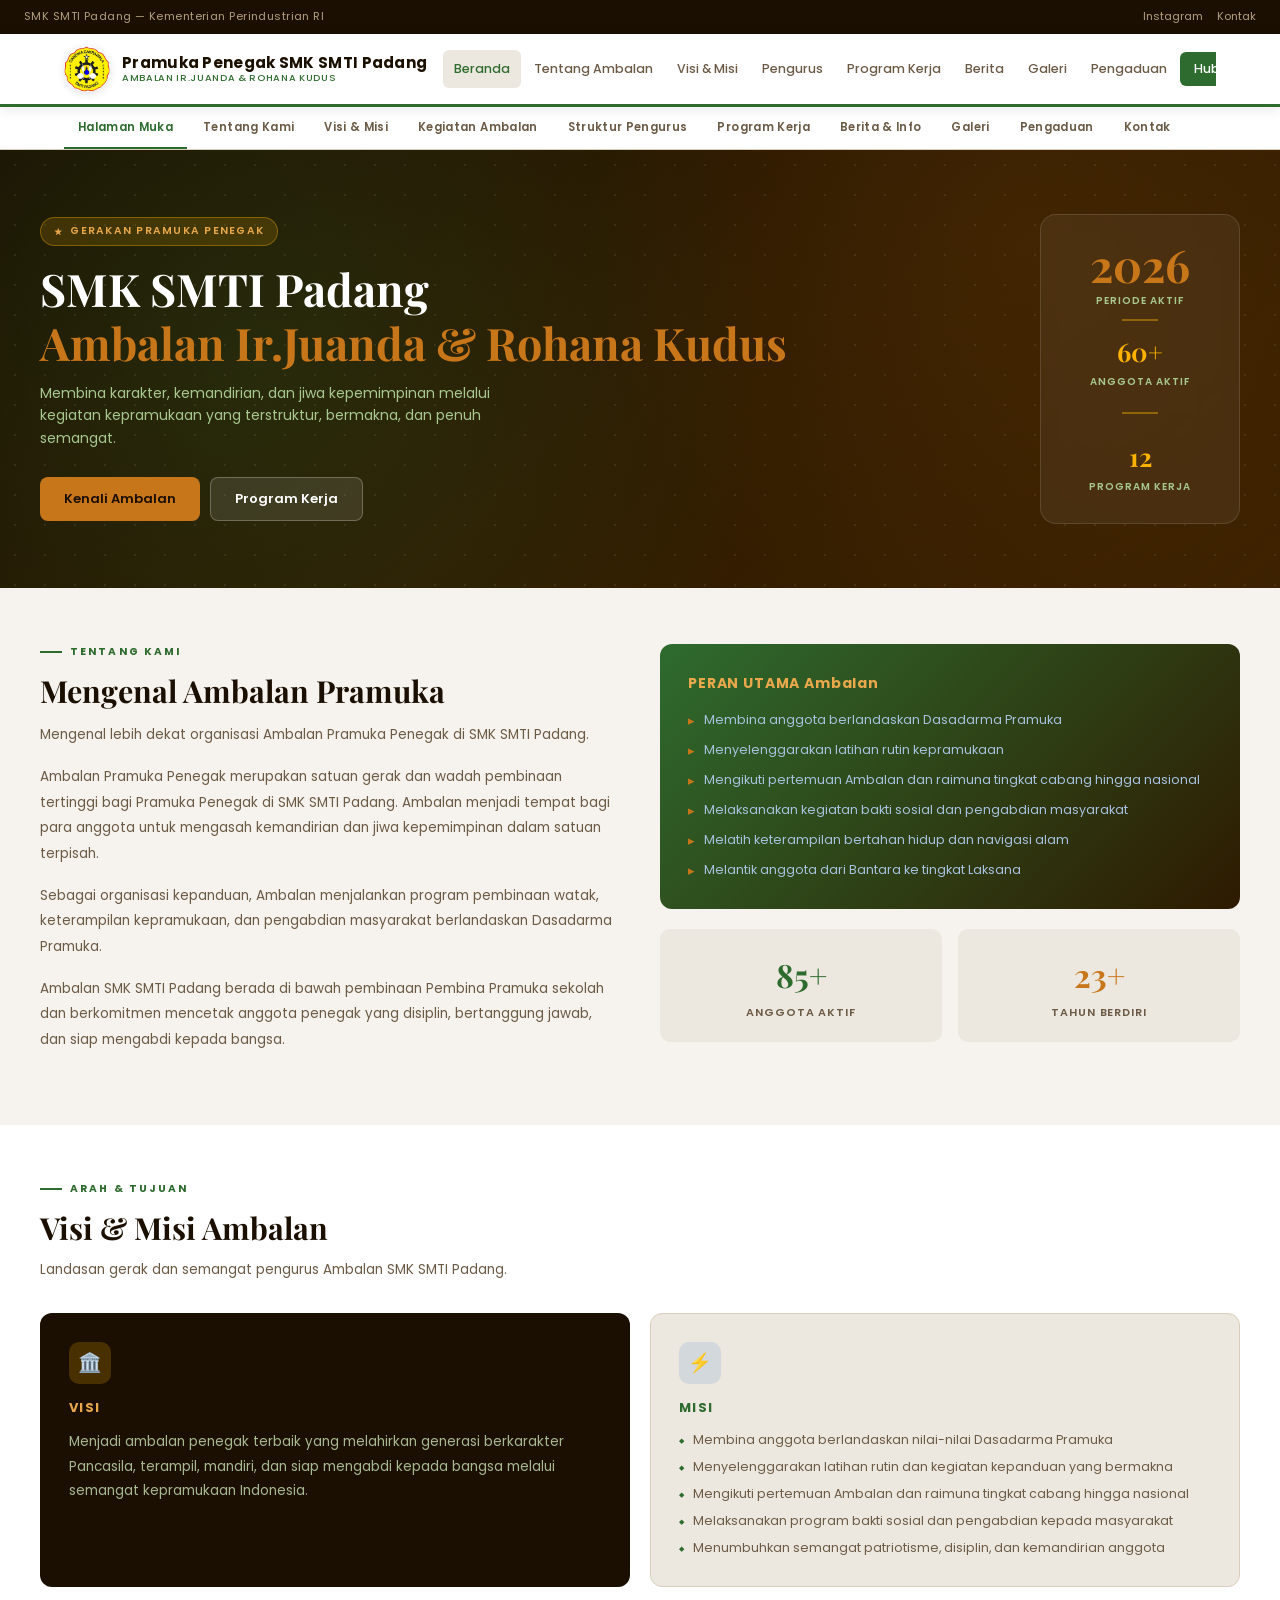
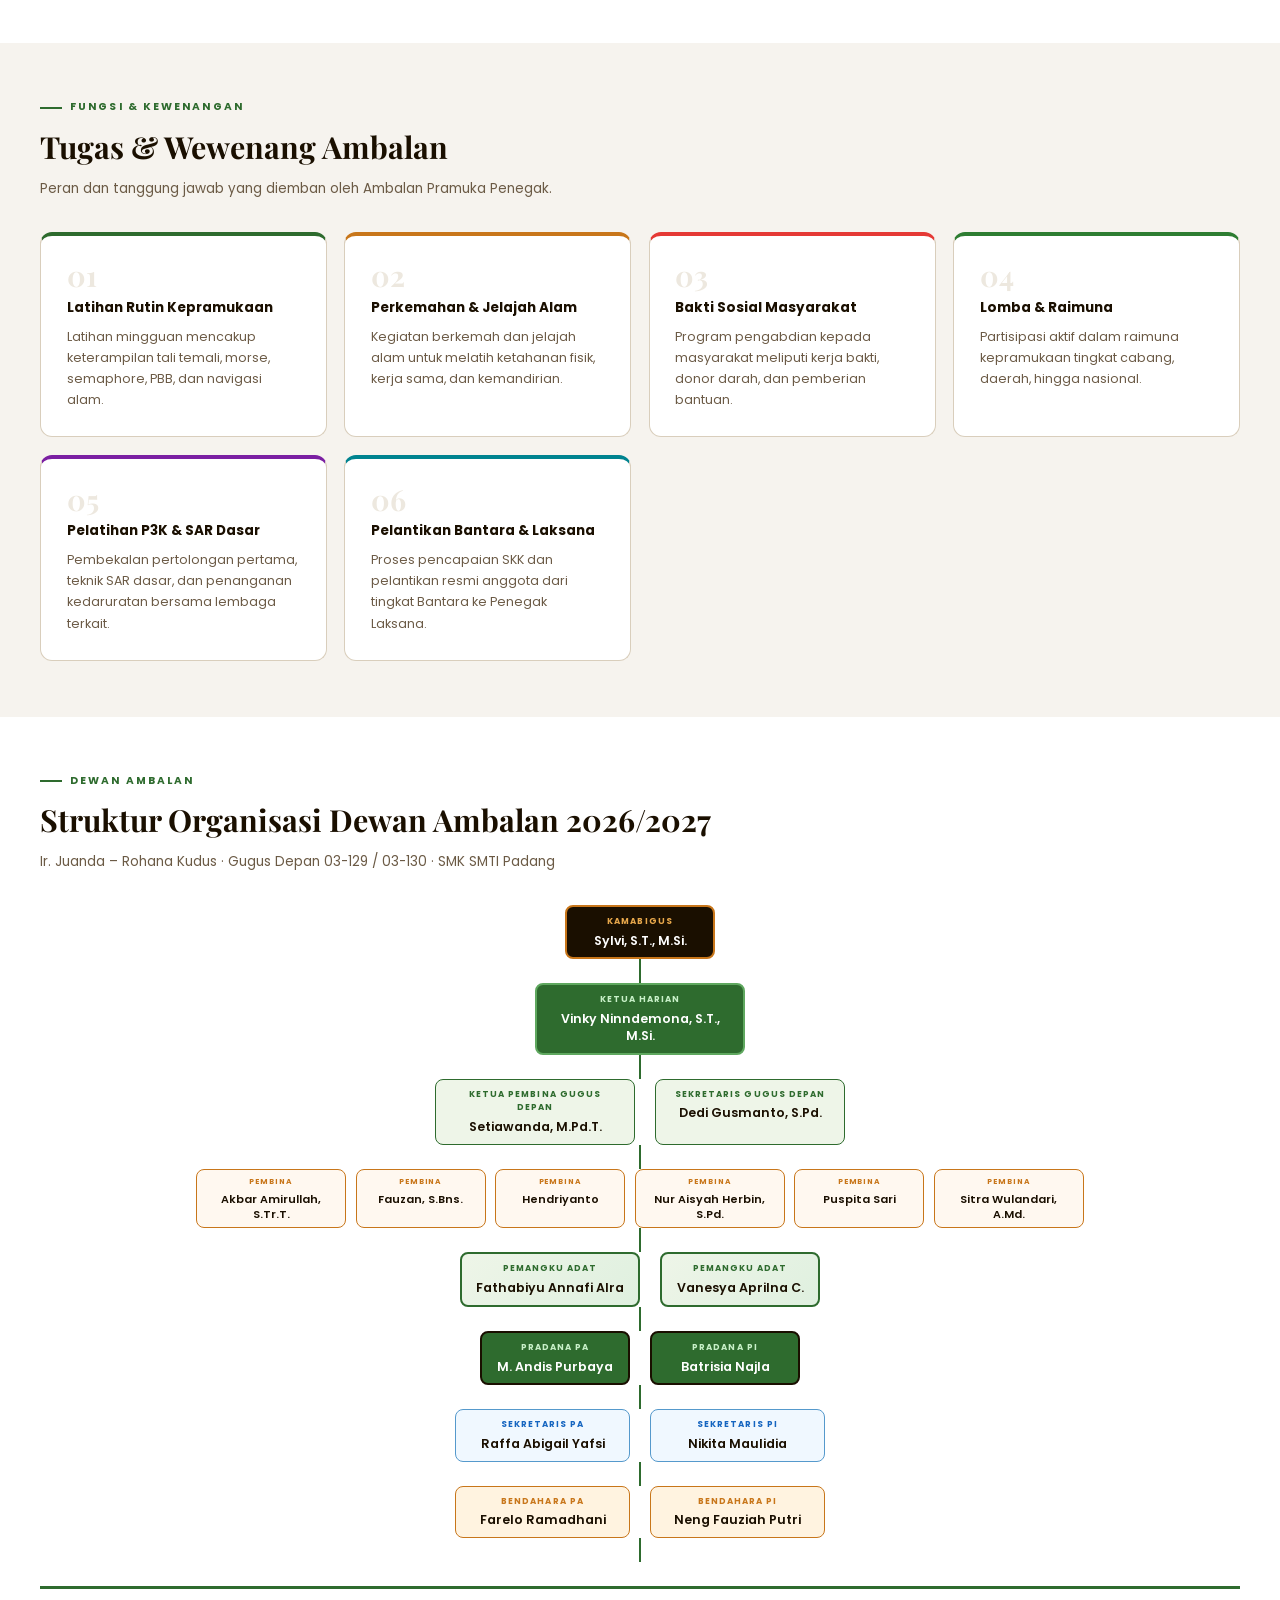
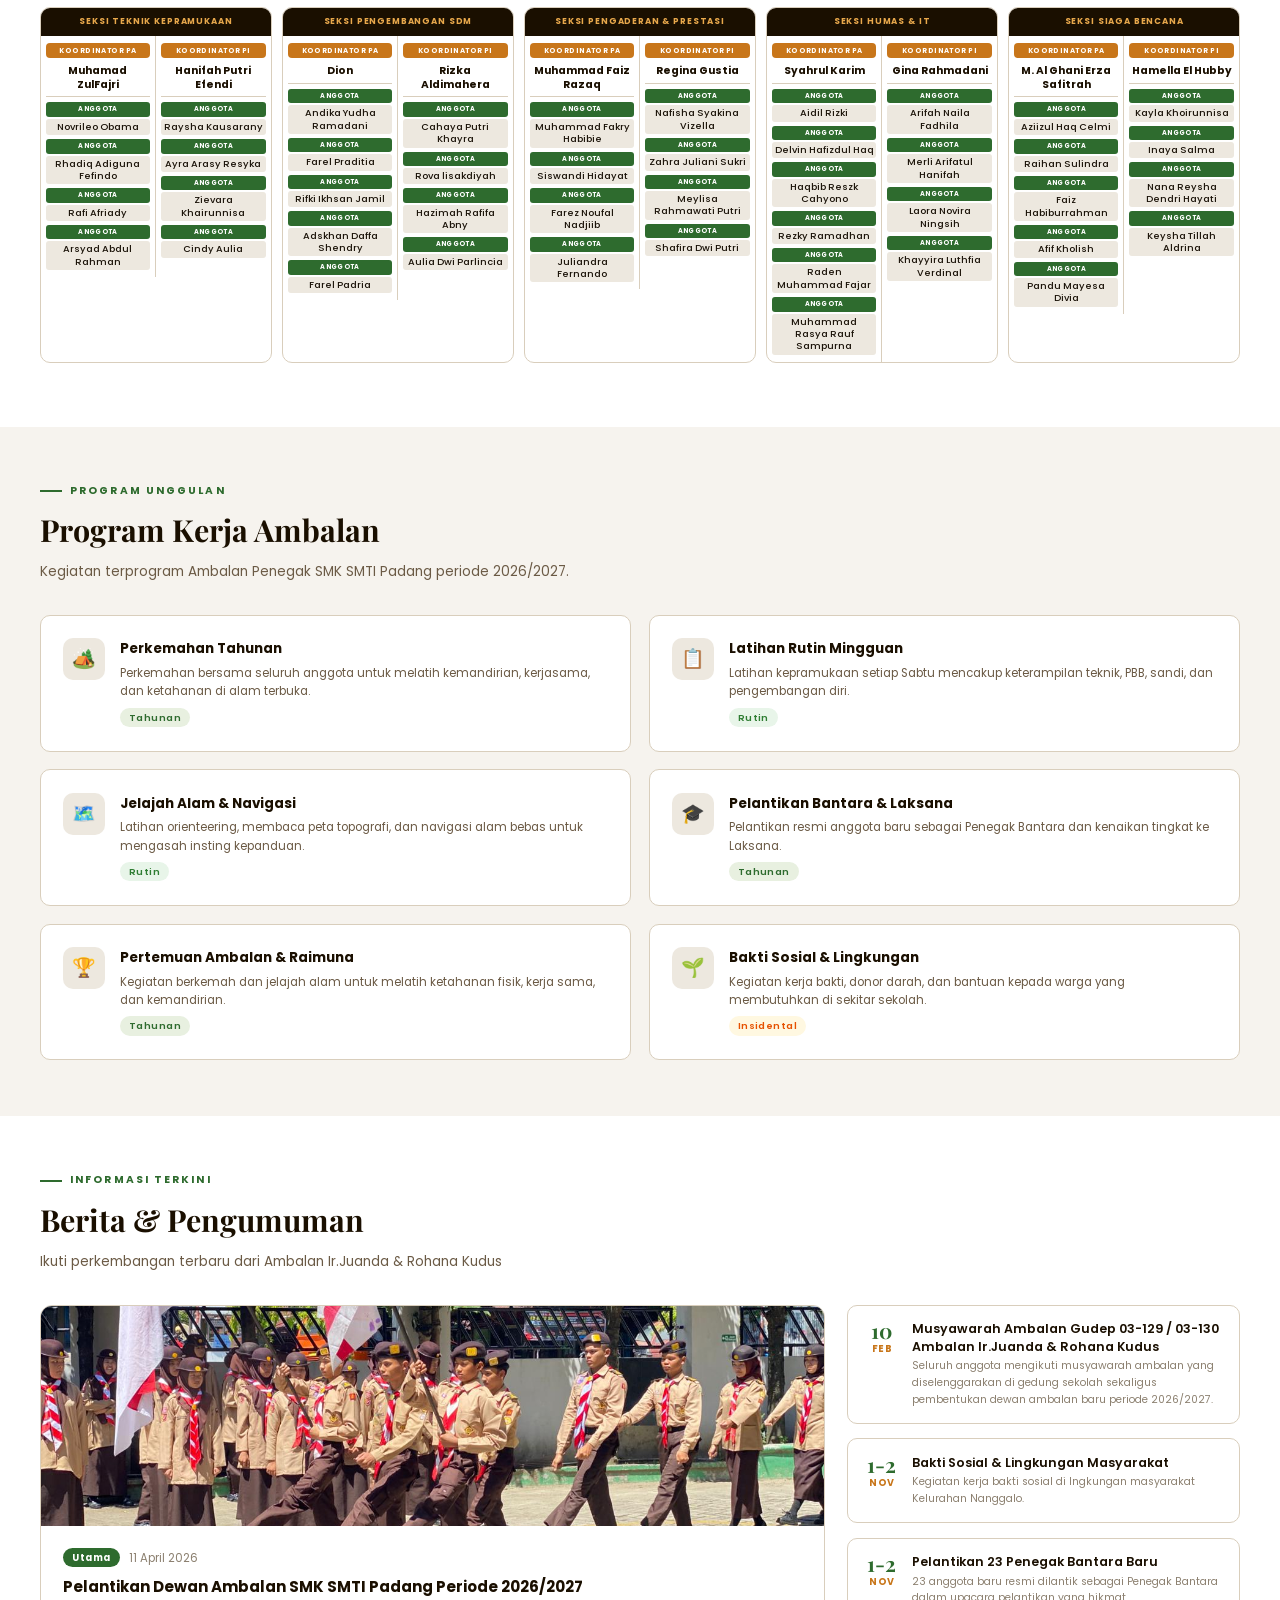
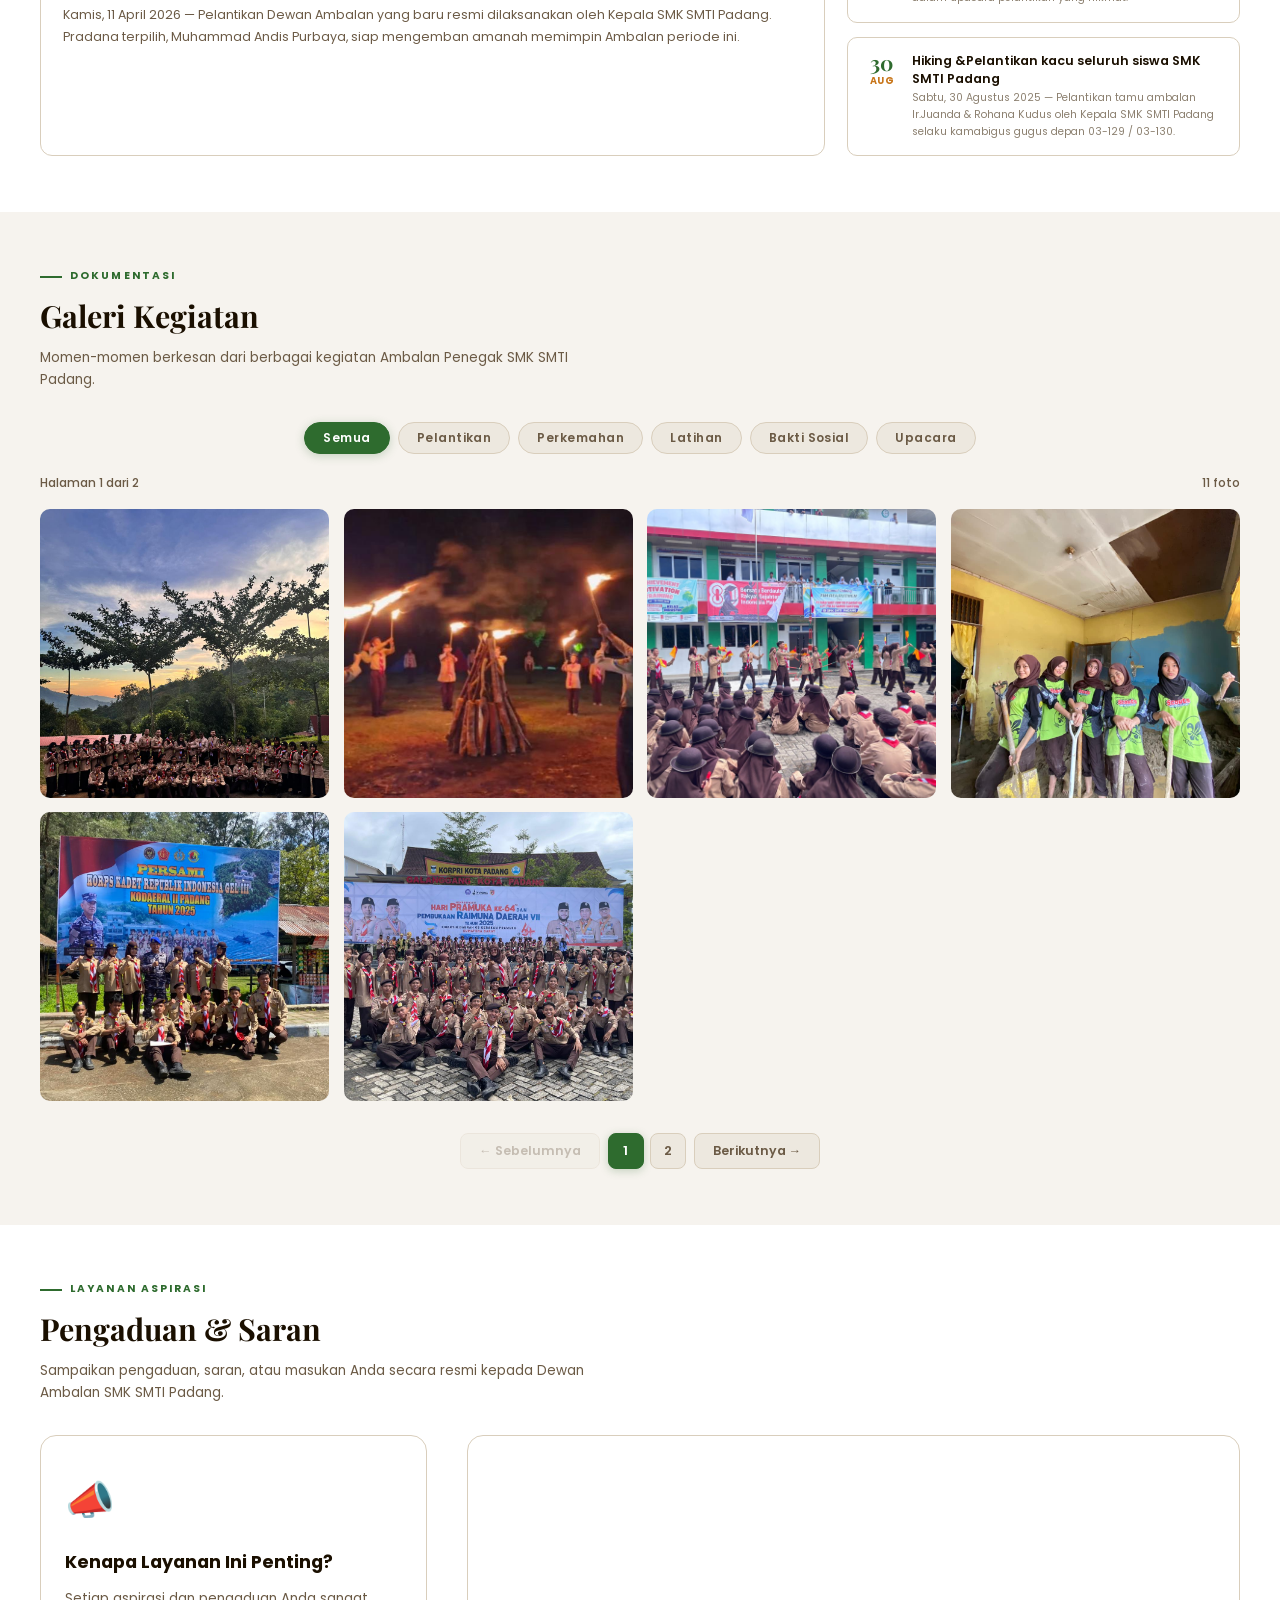
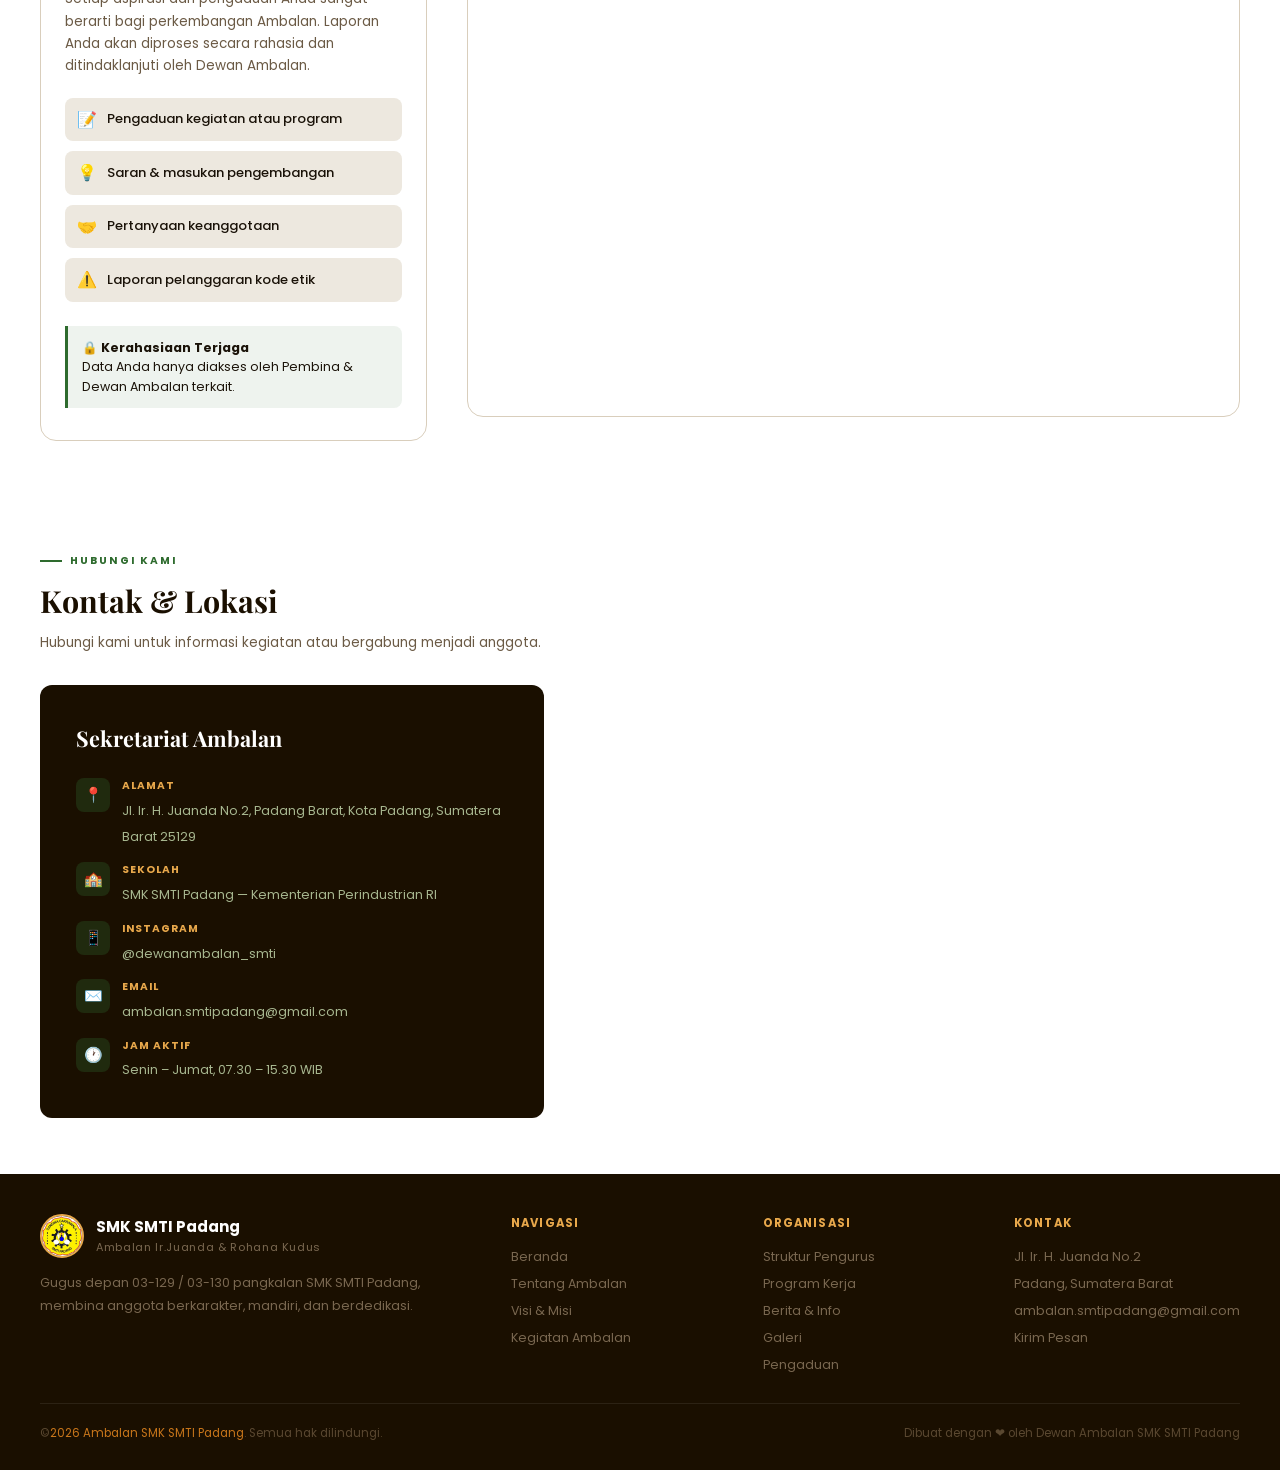
==== commit f7bea6e1: "Add files via upload" ====
--- a/index.html
+++ b/index.html
@@ -41,6 +41,7 @@
       <a onclick="goTo('proker')" class="nav-link">Program Kerja</a>
       <a onclick="goTo('berita')" class="nav-link">Berita</a>
       <a onclick="goTo('galeri')" class="nav-link">Galeri</a>
+      <a onclick="goTo('pengaduan')" class="nav-link">Pengaduan</a>
       <a onclick="goTo('kontak')" class="nav-link nav-cta">Hubungi Kami</a>
     </div>
     <button class="hamburger" id="hamburger" aria-label="Buka menu navigasi" aria-expanded="false">
@@ -56,6 +57,7 @@
     <a onclick="goTo('proker'); closeMobileMenu();" class="mobile-link">Program Kerja</a>
     <a onclick="goTo('berita'); closeMobileMenu();" class="mobile-link">Berita</a>
     <a onclick="goTo('galeri'); closeMobileMenu();" class="mobile-link">Galeri</a>
+    <a onclick="goTo('pengaduan'); closeMobileMenu();" class="mobile-link">Pengaduan</a>
     <a onclick="goTo('kontak'); closeMobileMenu();" class="mobile-link mobile-link-cta">Hubungi Kami</a>
   </div>
 </nav>
@@ -71,6 +73,7 @@
     <div class="ptab" onclick="goTo('proker')">Program Kerja</div>
     <div class="ptab" onclick="goTo('berita')">Berita &amp; Info</div>
     <div class="ptab" onclick="goTo('galeri')">Galeri</div>
+    <div class="ptab" onclick="goTo('pengaduan')">Pengaduan</div>
     <div class="ptab" onclick="goTo('kontak')">Kontak</div>
   </div>
 </div>
@@ -94,7 +97,7 @@
       <div class="hero-card-divider"></div>
       <div style="display:flex;flex-direction:column;gap:12px;margin-top:8px;">
         <div style="text-align:center;">
-          <div style="font-size:1.6rem;font-weight:700;font-family:'Playfair Display',serif;color:#FFB300;">85+</div>
+          <div style="font-size:1.6rem;font-weight:700;font-family:'Playfair Display',serif;color:#FFB300;">60+</div>
           <div style="font-size:10px;font-weight:600;letter-spacing:0.1em;color:#A8C890;text-transform:uppercase;margin-top:2px;">Anggota Aktif</div>
         </div>
         <div class="hero-card-divider"></div>
@@ -297,7 +300,7 @@
           </div>
           <div class="org-node adat-node">
             <div class="org-node-label">PEMANGKU ADAT</div>
-            <div class="org-node-name">Vanesya Aprilna Chandra</div>
+            <div class="org-node-name">Vanesya Aprilna C.</div>
           </div>
         </div>
         <div class="org-connector-v"></div>
@@ -306,7 +309,7 @@
         <div class="org-level org-level-split2">
           <div class="org-node pradana-node">
             <div class="org-node-label">PRADANA PA</div>
-            <div class="org-node-name">Muhammad Andis Purbaya</div>
+            <div class="org-node-name">M. Andis Purbaya</div>
           </div>
           <div class="org-node pradana-node">
             <div class="org-node-label">PRADANA PI</div>
@@ -526,7 +529,7 @@
             <div class="org-seksi-koord-row">
               <div class="org-koord-col">
                 <div class="org-koord-label">KOORDINATOR PA</div>
-                <div class="org-koord-name">Muhammad Al Ghani Erza Safitrah</div>
+                <div class="org-koord-name">M. Al Ghani Erza Safitrah</div>
                 <div class="org-anggota-list">
                   <div class="org-anggota-label">ANGGOTA</div>
                   <div class="org-anggota-name">Aziizul Haq Celmi </div>
@@ -800,78 +803,185 @@
     <h2 class="section-title">Galeri Kegiatan</h2>
     <p class="section-desc">Momen-momen berkesan dari berbagai kegiatan Ambalan Penegak SMK SMTI Padang.</p>
 
-    <div class="galeri-grid">
-      <div class="galeri-item" data-title="Pelantikan Bantara 2025" onclick="openLightbox(this)">
+    <!-- Filter Kategori -->
+    <div class="galeri-filter" id="galeriFilter">
+      <button class="gfilter-btn active" onclick="filterGaleri('semua', this)">Semua</button>
+      <button class="gfilter-btn" onclick="filterGaleri('pelantikan', this)">Pelantikan</button>
+      <button class="gfilter-btn" onclick="filterGaleri('perkemahan', this)">Perkemahan</button>
+      <button class="gfilter-btn" onclick="filterGaleri('latihan', this)">Latihan</button>
+      <button class="gfilter-btn" onclick="filterGaleri('sosial', this)">Bakti Sosial</button>
+      <button class="gfilter-btn" onclick="filterGaleri('upacara', this)">Upacara</button>
+    </div>
+
+    <!-- Info Halaman -->
+    <div class="galeri-page-info" id="galeriPageInfo">
+      <span id="galeriPageText">Halaman 1 dari 1</span>
+      <span id="galeriCountText">8 foto</span>
+    </div>
+
+    <div class="galeri-grid" id="galeriGrid">
+      <div class="galeri-item" data-title="Pelantikan Bantara 2025" data-kategori="pelantikan" data-date="November 2025" data-desc="Pelantikan resmi 23 anggota baru sebagai Penegak Bantara Ambalan Ir.Juanda &amp; Rohana Kudus." onclick="openLightbox(this)">
         <img src="assets/images/galeri/pelantikan-bantara-baru.png" alt="Pelantikan Bantara 2025" class="galeri-thumb" loading="lazy">
         <div class="galeri-overlay">
           <span class="galeri-label">Pelantikan Bantara 2025</span>
-        </div>
-      </div>
-      <div class="galeri-item" data-title="Perkemahan Tahunan" onclick="openLightbox(this)">
+          <span class="galeri-date-badge">Nov 2025</span>
+        </div>
+      </div>
+      <div class="galeri-item" data-title="Perkemahan Tahunan" data-kategori="perkemahan" data-date="2025" data-desc="Perkemahan bersama seluruh anggota untuk melatih kemandirian, kerjasama, dan ketahanan di alam terbuka." onclick="openLightbox(this)">
         <img src="assets/images/galeri/perkemahan-tahunan.png" alt="Perkemahan Tahunan" class="galeri-thumb" loading="lazy">
         <div class="galeri-overlay">
           <span class="galeri-label">Perkemahan Tahunan</span>
-        </div>
-      </div>
-      <div class="galeri-item" data-title="Latihan Rutin Kepramukaan" onclick="openLightbox(this)">
+          <span class="galeri-date-badge">2025</span>
+        </div>
+      </div>
+      <div class="galeri-item" data-title="Latihan Rutin Kepramukaan" data-kategori="latihan" data-date="2025" data-desc="Latihan mingguan mencakup keterampilan tali temali, morse, semaphore, PBB, dan navigasi alam." onclick="openLightbox(this)">
         <img src="assets/images/galeri/latihan-rutin-kepramukaan.png" alt="Latihan Rutin Kepramukaan" class="galeri-thumb" loading="lazy">
         <div class="galeri-overlay">
           <span class="galeri-label">Latihan Rutin Kepramukaan</span>
-        </div>
-      </div>
-      <div class="galeri-item" data-title="Bakti Sosial Masyarakat" onclick="openLightbox(this)">
+          <span class="galeri-date-badge">2025</span>
+        </div>
+      </div>
+      <div class="galeri-item" data-title="Bakti Sosial Masyarakat" data-kategori="sosial" data-date="November 2025" data-desc="Kegiatan kerja bakti sosial di lingkungan masyarakat Kelurahan Nanggalo." onclick="openLightbox(this)">
         <img src="assets/images/galeri/bakti-sosial-masyrakat.png" alt="Bakti Sosial Masyarakat" class="galeri-thumb" loading="lazy">
         <div class="galeri-overlay">
           <span class="galeri-label">Bakti Sosial Masyarakat</span>
-        </div>
-      </div>
-      <!-- 4 foto tambahan -->
-      <div class="galeri-item" data-title="Persami Korps Kadet Republik Indonesia" onclick="openLightbox(this)">
-        <img src="assets/images/galeri/persami-kkri.png" alt="Persami Korps Kadet Indonesia" class="galeri-thumb" loading="lazy">
-             alt="Persami Korps Kadet Republik Indonesia" class="galeri-thumb" loading="lazy"
-             onerror="this.src='';this.closest('.galeri-item').style.background='#2E6B2E'">
+          <span class="galeri-date-badge">Nov 2025</span>
+        </div>
+      </div>
+      <div class="galeri-item" data-title="Persami Korps Kadet Republik Indonesia" data-kategori="perkemahan" data-date="2025" data-desc="Perkemahan Sabtu–Minggu bersama Korps Kadet Republik Indonesia." onclick="openLightbox(this)">
+        <img src="assets/images/galeri/persami-kkri.png" alt="Persami Korps Kadet Republik Indonesia" class="galeri-thumb" loading="lazy" onerror="this.src='';this.closest('.galeri-item').style.background='#2E6B2E'">
         <div class="galeri-overlay">
-          <span class="galeri-label">Persami Korps Kadet Republik Indonesia</span>
-        </div>
-      </div>
-      <div class="galeri-item" data-title="Upacara Pembukaan Raimuna Daerah" onclick="openLightbox(this)">
-        <img src="assets/images/galeri/upacara-pembukaan-raimuna-daerah.png" alt="Upacara Pembukaan Raimuna Daerah" class="galeri-thumb" loading="lazy">
-             alt="Lomba Tingkat Kwarcab" class="galeri-thumb" loading="lazy"
-             onerror="this.src='';this.closest('.galeri-item').style.background='#1A0F00'">
+          <span class="galeri-label">Persami Korps Kadet RI</span>
+          <span class="galeri-date-badge">2025</span>
+        </div>
+      </div>
+      <div class="galeri-item" data-title="Upacara Pembukaan Raimuna Daerah" data-kategori="upacara" data-date="2025" data-desc="Upacara resmi pembukaan Raimuna Daerah yang diikuti oleh Ambalan SMK SMTI Padang." onclick="openLightbox(this)">
+        <img src="assets/images/galeri/upacara-pembukaan-raimuna-daerah.png" alt="Upacara Pembukaan Raimuna Daerah" class="galeri-thumb" loading="lazy" onerror="this.src='';this.closest('.galeri-item').style.background='#1A0F00'">
         <div class="galeri-overlay">
-          <span class="galeri-label">Upacara Pembukaan Raimuna Daerah</span>
-        </div>
-      </div>
-      <div class="galeri-item" data-title="Musbalan 2025" onclick="openLightbox(this)">
-        <img src="assets/images/galeri/musbalan-2025.png" alt="Musbalan 2025" class="galeri-thumb" loading="lazy">
-             alt="Musbalan 2025" class="galeri-thumb" loading="lazy"
-             onerror="this.src='';this.closest('.galeri-item').style.background='#C8761A'">
+          <span class="galeri-label">Raimuna Daerah</span>
+          <span class="galeri-date-badge">2025</span>
+        </div>
+      </div>
+      <div class="galeri-item" data-title="Musyawarah Ambalan 2025" data-kategori="pelantikan" data-date="2025" data-desc="Musyawarah Ambalan Gudep 03-129/03-130 sekaligus pembentukan dewan ambalan baru." onclick="openLightbox(this)">
+        <img src="assets/images/galeri/musbalan-2025.png" alt="Musbalan 2025" class="galeri-thumb" loading="lazy" onerror="this.src='';this.closest('.galeri-item').style.background='#C8761A'">
         <div class="galeri-overlay">
-          <span class="galeri-label">Musbalan 2025</span>
-        </div>
-      </div>
-      <div class="galeri-item" data-title="Petugas Upacara Bendera  " onclick="openLightbox(this)">
-        <img src="assets/images/galeri/petugas-upacara-bendera.png" alt="`dera" class="galeri-thumb" loading="lazy">
-             alt="Petugas Upacara Bendera" class="galeri-thumb" loading="lazy"
-             onerror="this.src='';this.closest('.galeri-item').style.background='#367A36'">
+          <span class="galeri-label">Musyawarah Ambalan 2025</span>
+          <span class="galeri-date-badge">2025</span>
+        </div>
+      </div>
+      <div class="galeri-item" data-title="Petugas Upacara Bendera" data-kategori="upacara" data-date="2025" data-desc="Ambalan SMK SMTI Padang bertugas sebagai petugas upacara bendera." onclick="openLightbox(this)">
+        <img src="assets/images/galeri/petugas-upacara-bendera.png" alt="Petugas Upacara Bendera" class="galeri-thumb" loading="lazy" onerror="this.src='';this.closest('.galeri-item').style.background='#367A36'">
         <div class="galeri-overlay">
           <span class="galeri-label">Petugas Upacara Bendera</span>
-        </div>
-      </div>
-      </div>
+          <span class="galeri-date-badge">2025</span>
+        </div>
+      </div>
+      <div class="galeri-item" data-title="Pengambilan Laksana 2025" data-kategori="pelantikan" data-date="2025" data-desc="Proses pengambilan tingkat Penegak Laksana oleh anggota Ambalan SMK SMTI Padang." onclick="openLightbox(this)">
+        <img src="assets/images/galeri/pengambilan-laksana-2025.jpeg" alt="Pengambilan Laksana 2025" class="galeri-thumb" loading="lazy">
+        <div class="galeri-overlay">
+          <span class="galeri-label">Pengambilan Laksana 2025</span>
+          <span class="galeri-date-badge">2025</span>
+        </div>
+      </div>
+      <div class="galeri-item" data-title="Pelantikan Dewan Periode 2025–2027" data-kategori="pelantikan" data-date="2025" data-desc="Pelantikan Dewan Ambalan Ir.Juanda &amp; Rohana Kudus Periode 2025–2027." onclick="openLightbox(this)">
+        <img src="assets/images/galeri/penlantikan-dewan-periode-2025-2027.jpeg" alt="Pelantikan Dewan 2025-2027" class="galeri-thumb" loading="lazy">
+        <div class="galeri-overlay">
+          <span class="galeri-label">Pelantikan Dewan 2025–2027</span>
+          <span class="galeri-date-badge">2025</span>
+        </div>
+      </div>
+      <div class="galeri-item" data-title="Upacara Sumpah Pemuda 2024" data-kategori="upacara" data-date="Oktober 2024" data-desc="Ambalan SMK SMTI Padang berpartisipasi dalam upacara peringatan Hari Sumpah Pemuda ke-97." onclick="openLightbox(this)">
+        <img src="assets/images/galeri/upacara-sumpah-pemuda-97.jpeg" alt="Upacara Sumpah Pemuda" class="galeri-thumb" loading="lazy">
+        <div class="galeri-overlay">
+          <span class="galeri-label">Sumpah Pemuda ke-97</span>
+          <span class="galeri-date-badge">Okt 2024</span>
+        </div>
+      </div>
+    </div>
+
+    <!-- Pagination -->
+    <div class="galeri-pagination" id="galeriPagination">
+      <button class="gpag-btn" id="gpagPrev" onclick="changeGaleriPage(-1)" aria-label="Halaman sebelumnya">&#8592; Sebelumnya</button>
+      <div class="gpag-numbers" id="gpagNumbers"></div>
+      <button class="gpag-btn" id="gpagNext" onclick="changeGaleriPage(1)" aria-label="Halaman berikutnya">Berikutnya &#8594;</button>
     </div>
 
     <!-- Lightbox -->
     <div class="lightbox" id="lightbox" role="dialog" aria-modal="true">
       <div class="lightbox-backdrop" onclick="closeLightbox()"></div>
       <button class="lightbox-close" onclick="closeLightbox()" aria-label="Tutup">&times;</button>
+      <button class="lightbox-nav lightbox-prev" onclick="lightboxNav(-1)" aria-label="Foto sebelumnya">&#8592;</button>
+      <button class="lightbox-nav lightbox-next" onclick="lightboxNav(1)" aria-label="Foto berikutnya">&#8594;</button>
       <div class="lightbox-content">
         <img id="lightboxImg" src="" alt="" class="lightbox-img">
-        <div id="lightboxTitle" class="lightbox-title"></div>
+        <div class="lightbox-info">
+          <div id="lightboxTitle" class="lightbox-title"></div>
+          <div id="lightboxDesc" class="lightbox-desc"></div>
+          <div id="lightboxDate" class="lightbox-date-tag"></div>
+        </div>
+        <div id="lightboxCounter" class="lightbox-counter"></div>
       </div>
     </div>
   </div>
 </section>
+
+<!-- PENGADUAN -->
+<div class="section-alt" id="pengaduan">
+  <section class="section">
+    <div class="section-inner">
+      <div class="section-label">Layanan Aspirasi</div>
+      <h2 class="section-title">Pengaduan &amp; Saran</h2>
+      <p class="section-desc">Sampaikan pengaduan, saran, atau masukan Anda secara resmi kepada Dewan Ambalan SMK SMTI Padang.</p>
+      <div class="pengaduan-wrap">
+        <div class="pengaduan-info">
+          <div class="pengaduan-info-icon">📣</div>
+          <h3>Kenapa Layanan Ini Penting?</h3>
+          <p>Setiap aspirasi dan pengaduan Anda sangat berarti bagi perkembangan Ambalan. Laporan Anda akan diproses secara rahasia dan ditindaklanjuti oleh Dewan Ambalan.</p>
+          <div class="pengaduan-list">
+            <div class="pengaduan-list-item"><span>📝</span> Pengaduan kegiatan atau program</div>
+            <div class="pengaduan-list-item"><span>💡</span> Saran &amp; masukan pengembangan</div>
+            <div class="pengaduan-list-item"><span>🤝</span> Pertanyaan keanggotaan</div>
+            <div class="pengaduan-list-item"><span>⚠️</span> Laporan pelanggaran kode etik</div>
+          </div>
+          <div class="pengaduan-note">
+            <strong>🔒 Kerahasiaan Terjaga</strong><br>
+            Data Anda hanya diakses oleh Pembina &amp; Dewan Ambalan terkait.
+          </div>
+        </div>
+        <div class="pengaduan-form-wrap">
+          <!-- 
+            PETUNJUK UNTUK ADMIN:
+            Ganti URL src di bawah dengan link Google Form Anda.
+            Caranya:
+            1. Buka Google Form Anda
+            2. Klik "Kirim" → ikon link (<>)
+            3. Pilih "Sematkan" dan salin URL-nya saja
+            4. Tempelkan URL tersebut ke atribut src di bawah
+          -->
+          <iframe
+            class="pengaduan-iframe"
+            src="https://docs.google.com/forms/d/e/1FAIpQLSe_PLACEHOLDER_GANTI_URL_FORM_ANDA/viewform?embedded=true"
+            id="pengaduanForm"
+            frameborder="0"
+            marginheight="0"
+            marginwidth="0"
+            title="Form Pengaduan Ambalan SMK SMTI Padang"
+            loading="lazy">
+            Memuat formulir...
+          </iframe>
+          <div class="pengaduan-fallback" id="pengaduanFallback">
+            <div class="pf-icon">📋</div>
+            <p>Tidak dapat memuat formulir?</p>
+            <a href="https://docs.google.com/forms/d/e/1FAIpQLSe_PLACEHOLDER_GANTI_URL_FORM_ANDA/viewform" target="_blank" rel="noopener" class="btn-pengaduan-ext">
+              Buka Formulir Pengaduan ↗
+            </a>
+            <p class="pf-note">Atau hubungi kami langsung melalui Instagram <a href="https://instagram.com/dewanambalan_smti" target="_blank">@dewanambalan_smti</a></p>
+          </div>
+        </div>
+      </div>
+    </div>
+  </section>
+</div>
 
 <!-- KONTAK -->
 <div class="section-alt" id="kontak">
@@ -997,6 +1107,7 @@
         <li onclick="goTo('proker')">Program Kerja</li>
         <li onclick="goTo('berita')">Berita &amp; Info</li>
         <li onclick="goTo('galeri')">Galeri</li>
+        <li onclick="goTo('pengaduan')">Pengaduan</li>
       </ul>
     </div>
     <div class="footer-col">
@@ -1010,11 +1121,11 @@
     </div>
   </div>
   <div class="footer-bottom">
-    <p>©2026 <span>Ambalan SMK SMTI Padang</span>. Semua hak dilindungi.</p>
+    <p>©<span id="footerYear"></span> <span>Ambalan SMK SMTI Padang</span>. Semua hak dilindungi.</p>
     <p>Dibuat dengan ❤ oleh Dewan Ambalan SMK SMTI Padang</p>
   </div>
 </footer>
 
 <script src="script.js"></script>
 </body>
-</html>
+</html>
--- a/styles.css
+++ b/styles.css
@@ -1,3 +1,5 @@
+/* Hubungi saya jika web nya error WA 083169616849/ IG:@fajribsg (Fajri DA22) */
+
 *, *::before, *::after { box-sizing: border-box; margin: 0; padding: 0; }
 
 :root {
@@ -632,3 +634,294 @@
 .pcard-name { font-size: 13.5px; font-weight: 700; color: var(--navy); margin-bottom: 3px; line-height: 1.3; }
 .pcard-role { font-size: 10px; font-weight: 600; color: var(--blue); letter-spacing: 0.07em; text-transform: uppercase; margin-bottom: 6px; }
 .pcard-jabatan-badge { display: inline-block; background: var(--blue); color: white; font-size: 10px; font-weight: 600; padding: 3px 12px; border-radius: 20px; }
+
+/* ════════════════════════════════
+   GALERI FILTER & PAGINATION
+════════════════════════════════ */
+.galeri-filter {
+  display: flex;
+  flex-wrap: wrap;
+  gap: 8px;
+  margin-bottom: 1.2rem;
+  justify-content: center;
+}
+.gfilter-btn {
+  background: var(--gray-light);
+  border: 1.5px solid var(--border);
+  color: var(--text-muted);
+  font-family: 'Poppins', sans-serif;
+  font-size: 12px;
+  font-weight: 600;
+  padding: 6px 18px;
+  border-radius: 30px;
+  cursor: pointer;
+  transition: all 0.2s;
+  letter-spacing: 0.04em;
+}
+.gfilter-btn:hover {
+  border-color: var(--blue);
+  color: var(--blue);
+  background: rgba(46,107,46,0.07);
+}
+.gfilter-btn.active {
+  background: var(--blue);
+  border-color: var(--blue);
+  color: white;
+  box-shadow: 0 2px 10px rgba(46,107,46,0.25);
+}
+
+.galeri-page-info {
+  display: flex;
+  justify-content: space-between;
+  align-items: center;
+  margin-bottom: 1rem;
+  font-size: 12px;
+  color: var(--text-muted);
+  font-weight: 500;
+}
+
+.galeri-item {
+  opacity: 0;
+  transform: translateY(8px);
+  transition: opacity 0.35s ease, transform 0.35s ease;
+}
+.galeri-item.galeri-visible {
+  opacity: 1;
+  transform: translateY(0);
+}
+
+.galeri-date-badge {
+  display: block;
+  font-size: 10px;
+  font-weight: 600;
+  color: rgba(255,255,255,0.75);
+  margin-top: 4px;
+  letter-spacing: 0.04em;
+}
+
+.galeri-pagination {
+  display: flex;
+  align-items: center;
+  justify-content: center;
+  gap: 8px;
+  margin-top: 2rem;
+  flex-wrap: wrap;
+}
+.gpag-btn {
+  background: var(--gray-light);
+  border: 1.5px solid var(--border);
+  color: var(--text-muted);
+  font-family: 'Poppins', sans-serif;
+  font-size: 12.5px;
+  font-weight: 600;
+  padding: 8px 18px;
+  border-radius: 8px;
+  cursor: pointer;
+  transition: all 0.2s;
+}
+.gpag-btn:hover:not(:disabled) {
+  border-color: var(--blue);
+  color: var(--blue);
+  background: rgba(46,107,46,0.07);
+}
+.gpag-btn:disabled {
+  opacity: 0.35;
+  cursor: default;
+}
+.gpag-numbers {
+  display: flex;
+  gap: 6px;
+}
+.gpag-num {
+  width: 36px;
+  height: 36px;
+  border-radius: 8px;
+  border: 1.5px solid var(--border);
+  background: var(--gray-light);
+  color: var(--text-muted);
+  font-family: 'Poppins', sans-serif;
+  font-size: 13px;
+  font-weight: 600;
+  cursor: pointer;
+  display: flex;
+  align-items: center;
+  justify-content: center;
+  transition: all 0.2s;
+}
+.gpag-num:hover { border-color: var(--blue); color: var(--blue); }
+.gpag-num.active {
+  background: var(--blue);
+  border-color: var(--blue);
+  color: white;
+  box-shadow: 0 2px 8px rgba(46,107,46,0.25);
+}
+
+/* ════════════════════════════════
+   LIGHTBOX ENHANCED
+════════════════════════════════ */
+.lightbox-nav {
+  position: fixed;
+  top: 50%;
+  transform: translateY(-50%);
+  background: rgba(255,255,255,0.12);
+  border: none;
+  color: white;
+  font-size: 24px;
+  width: 48px;
+  height: 48px;
+  border-radius: 50%;
+  cursor: pointer;
+  z-index: 10002;
+  display: flex;
+  align-items: center;
+  justify-content: center;
+  transition: background 0.2s;
+  backdrop-filter: blur(4px);
+}
+.lightbox-nav:hover { background: rgba(255,255,255,0.25); }
+.lightbox-prev { left: 1rem; }
+.lightbox-next { right: 1rem; }
+.lightbox-info {
+  padding: 12px 16px 4px;
+  text-align: center;
+}
+.lightbox-desc {
+  font-size: 13px;
+  color: rgba(255,255,255,0.75);
+  margin-top: 6px;
+  line-height: 1.5;
+  max-width: 500px;
+  margin-left: auto;
+  margin-right: auto;
+}
+.lightbox-date-tag {
+  display: inline-block;
+  margin-top: 6px;
+  font-size: 11px;
+  color: var(--accent);
+  font-weight: 600;
+  letter-spacing: 0.05em;
+}
+.lightbox-counter {
+  font-size: 11px;
+  color: rgba(255,255,255,0.45);
+  text-align: center;
+  padding-bottom: 10px;
+}
+
+/* ════════════════════════════════
+   PENGADUAN SECTION
+════════════════════════════════ */
+.pengaduan-wrap {
+  display: grid;
+  grid-template-columns: 1fr 2fr;
+  gap: 2.5rem;
+  margin-top: 1.5rem;
+  align-items: flex-start;
+}
+.pengaduan-info {
+  background: var(--surface);
+  border: 1.5px solid var(--border);
+  border-radius: 16px;
+  padding: 2rem 1.5rem;
+}
+.pengaduan-info-icon {
+  font-size: 2.5rem;
+  margin-bottom: 1rem;
+}
+.pengaduan-info h3 {
+  font-size: 1.1rem;
+  font-weight: 700;
+  color: var(--navy);
+  margin-bottom: 0.75rem;
+}
+.pengaduan-info p {
+  font-size: 13.5px;
+  color: var(--text-muted);
+  line-height: 1.65;
+  margin-bottom: 1.25rem;
+}
+.pengaduan-list {
+  display: flex;
+  flex-direction: column;
+  gap: 10px;
+  margin-bottom: 1.5rem;
+}
+.pengaduan-list-item {
+  display: flex;
+  align-items: center;
+  gap: 10px;
+  font-size: 13px;
+  color: var(--text-body);
+  font-weight: 500;
+  background: var(--gray-light);
+  border-radius: 8px;
+  padding: 9px 12px;
+}
+.pengaduan-list-item span {
+  font-size: 16px;
+  flex-shrink: 0;
+}
+.pengaduan-note {
+  background: rgba(46,107,46,0.08);
+  border-left: 3px solid var(--blue);
+  border-radius: 0 8px 8px 0;
+  padding: 12px 14px;
+  font-size: 12.5px;
+  color: var(--text-body);
+  line-height: 1.55;
+}
+.pengaduan-form-wrap {
+  background: var(--surface);
+  border: 1.5px solid var(--border);
+  border-radius: 16px;
+  overflow: hidden;
+  min-height: 520px;
+  display: flex;
+  flex-direction: column;
+  align-items: stretch;
+  position: relative;
+}
+.pengaduan-iframe {
+  width: 100%;
+  min-height: 580px;
+  border: none;
+  flex: 1;
+  display: block;
+}
+.pengaduan-fallback {
+  display: none;
+  flex-direction: column;
+  align-items: center;
+  justify-content: center;
+  padding: 3rem 2rem;
+  text-align: center;
+  gap: 1rem;
+}
+.pf-icon { font-size: 3rem; }
+.pengaduan-fallback p { color: var(--text-muted); font-size: 14px; }
+.pf-note { font-size: 12px !important; }
+.pf-note a { color: var(--blue); text-decoration: underline; }
+.btn-pengaduan-ext {
+  background: var(--blue);
+  color: white;
+  padding: 10px 24px;
+  border-radius: 8px;
+  font-weight: 600;
+  font-size: 14px;
+  text-decoration: none;
+  transition: background 0.2s;
+}
+.btn-pengaduan-ext:hover { background: var(--navy); }
+
+@media (max-width: 900px) {
+  .pengaduan-wrap { grid-template-columns: 1fr; }
+  .pengaduan-iframe { min-height: 500px; }
+}
+@media (max-width: 480px) {
+  .galeri-filter { gap: 6px; }
+  .gfilter-btn { font-size: 11px; padding: 5px 12px; }
+  .lightbox-nav { width: 38px; height: 38px; font-size: 18px; }
+  .lightbox-prev { left: 0.4rem; }
+  .lightbox-next { right: 0.4rem; }
+}
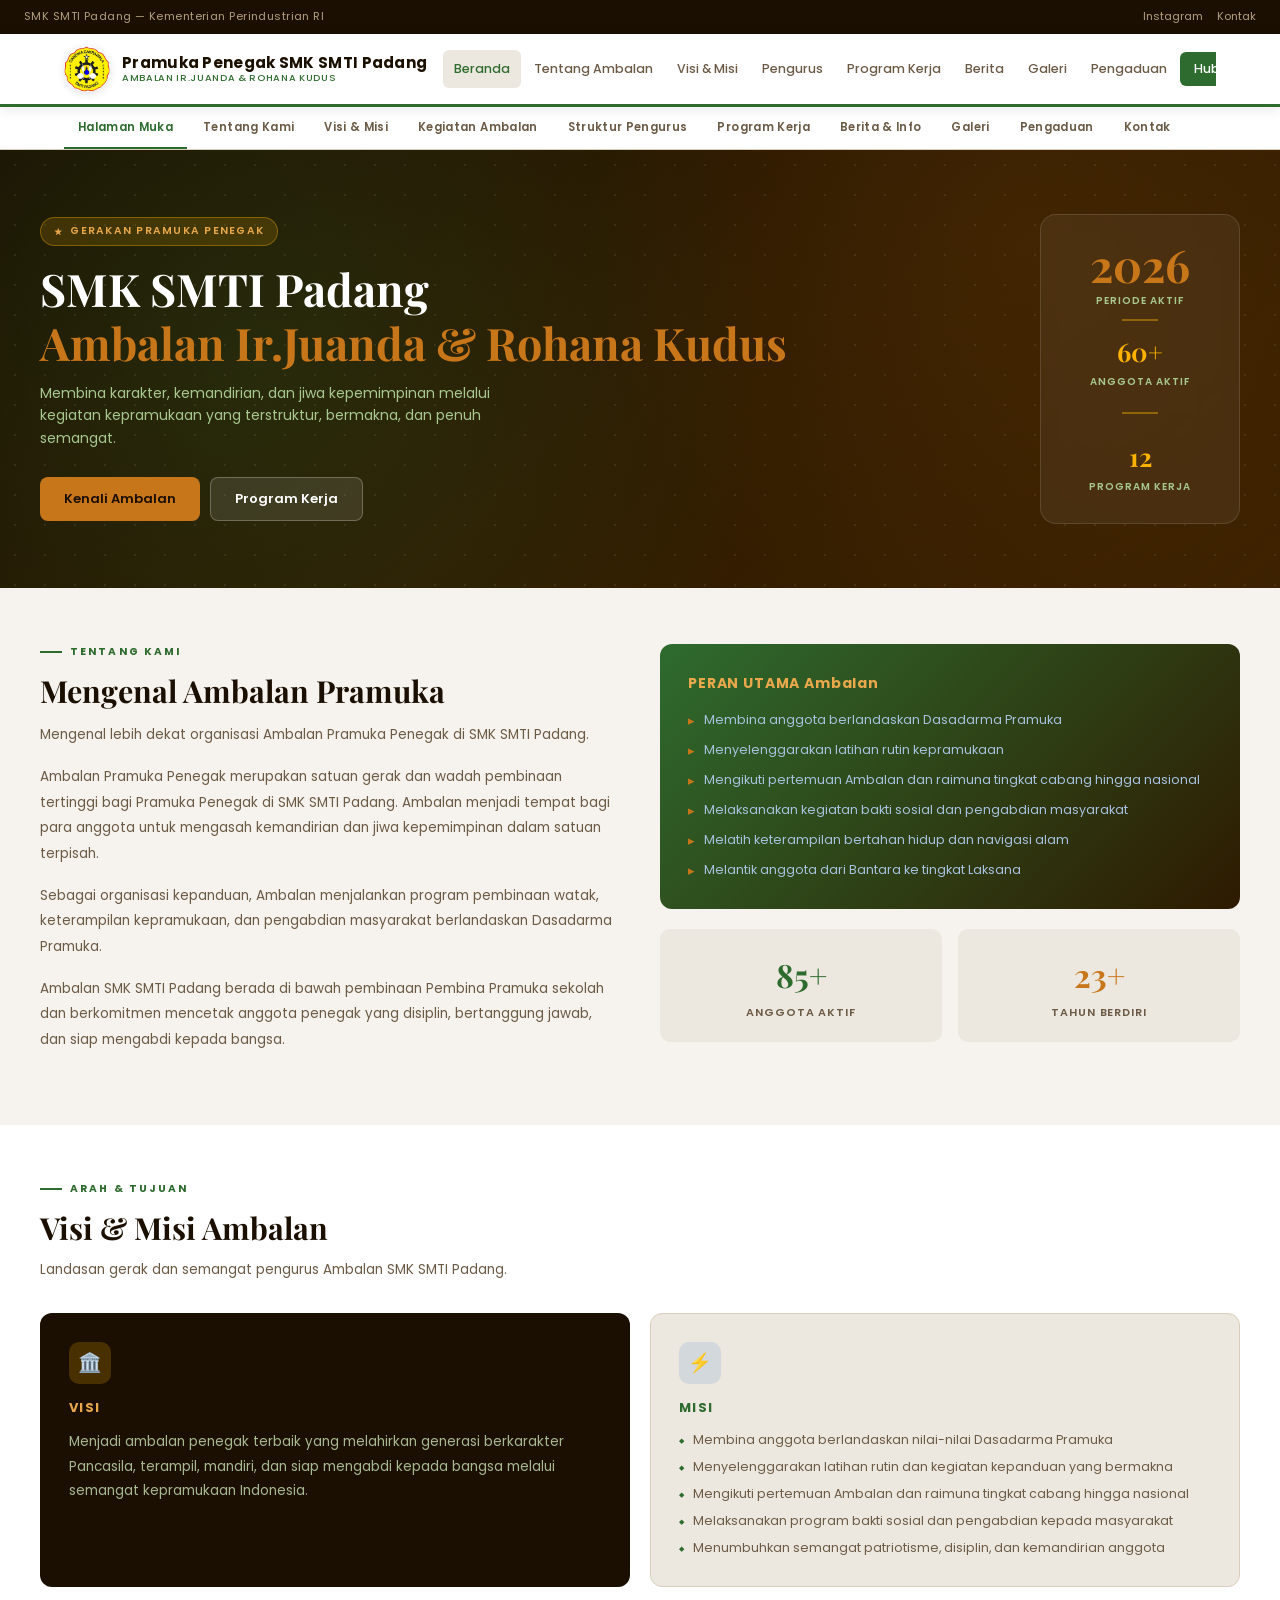
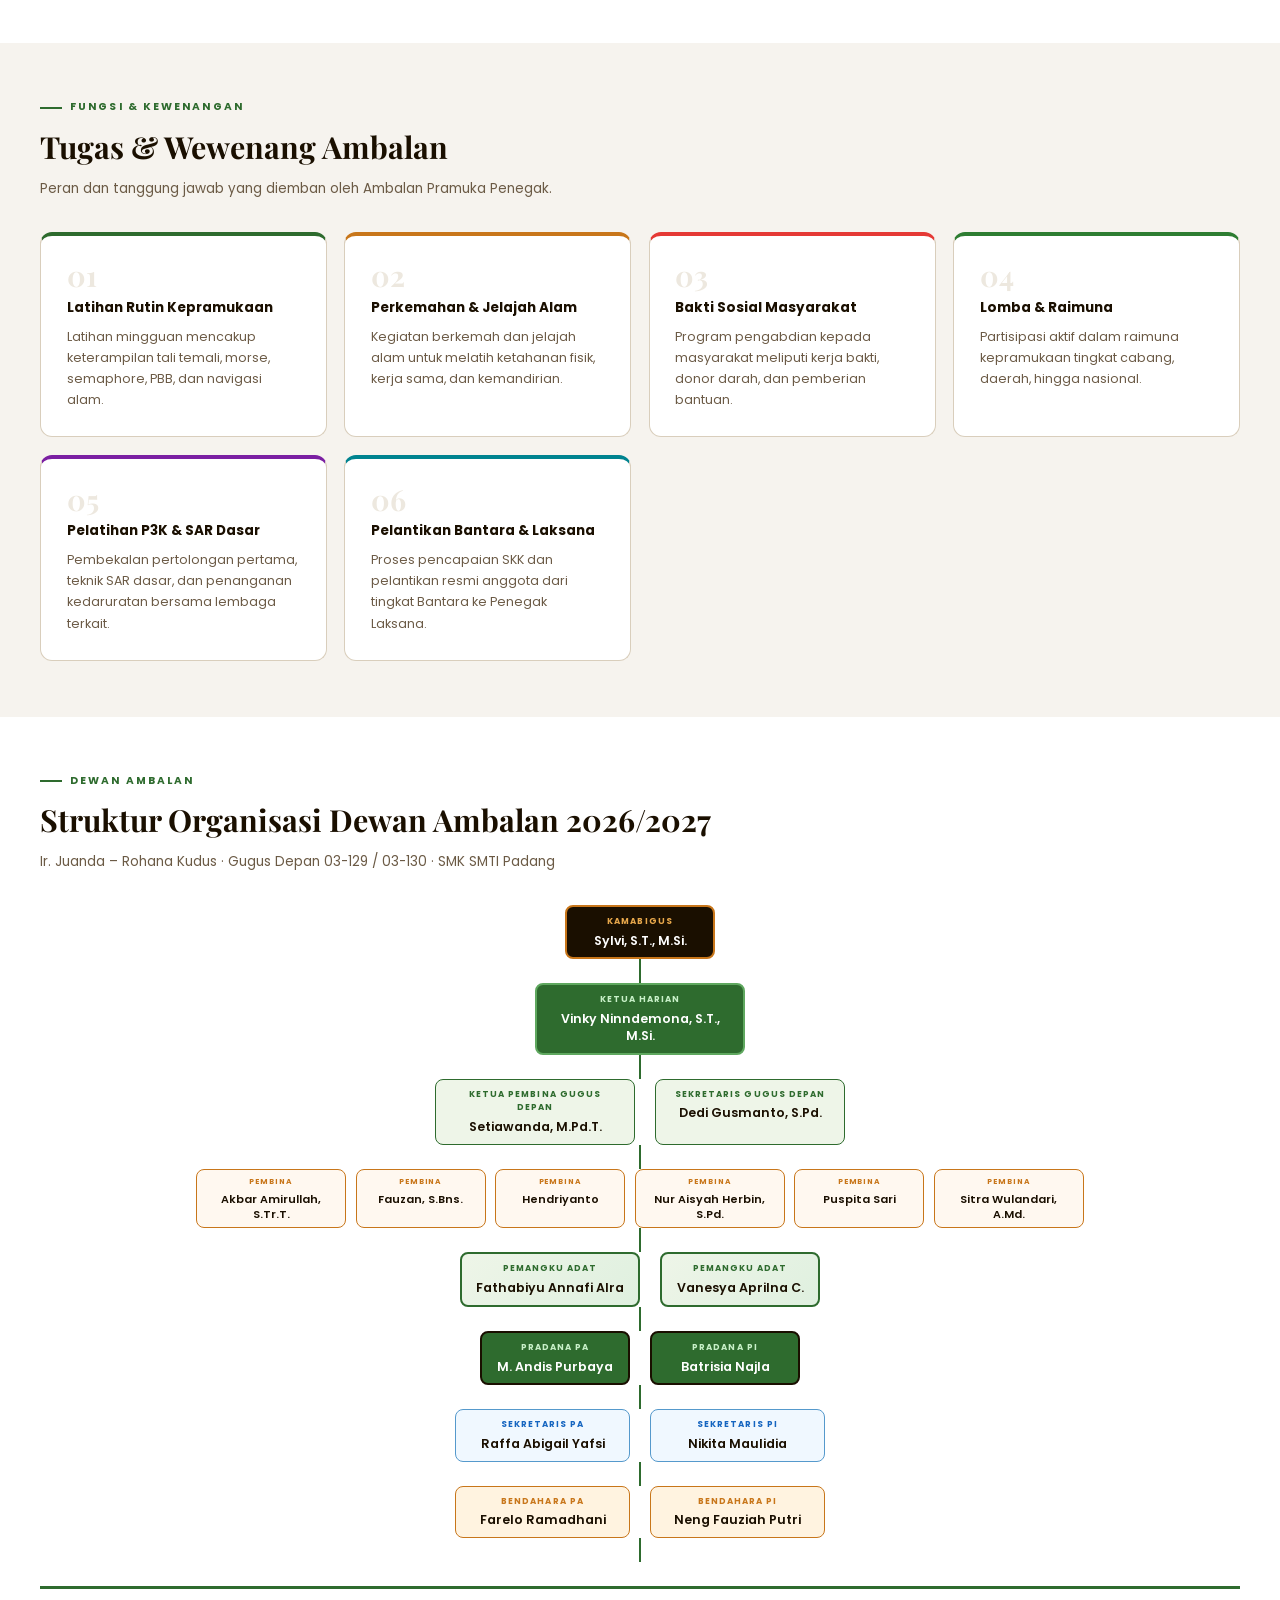
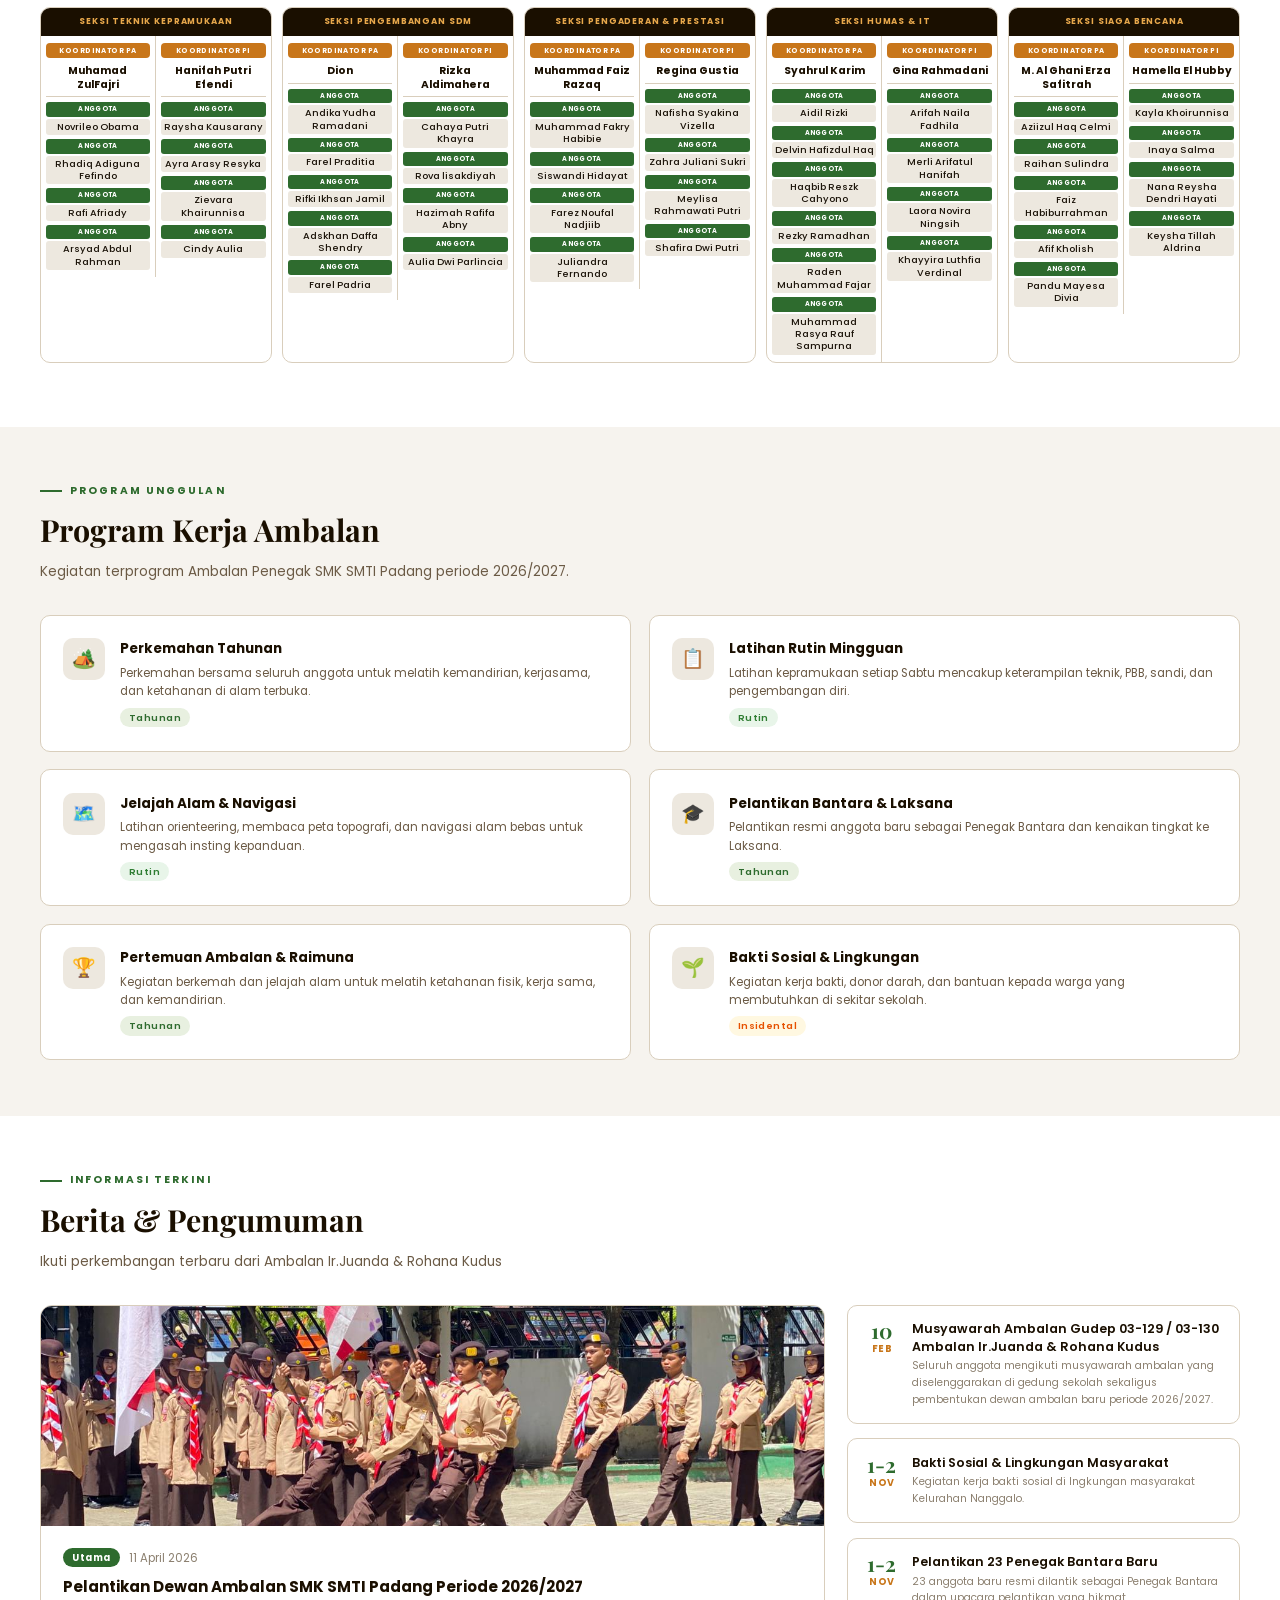
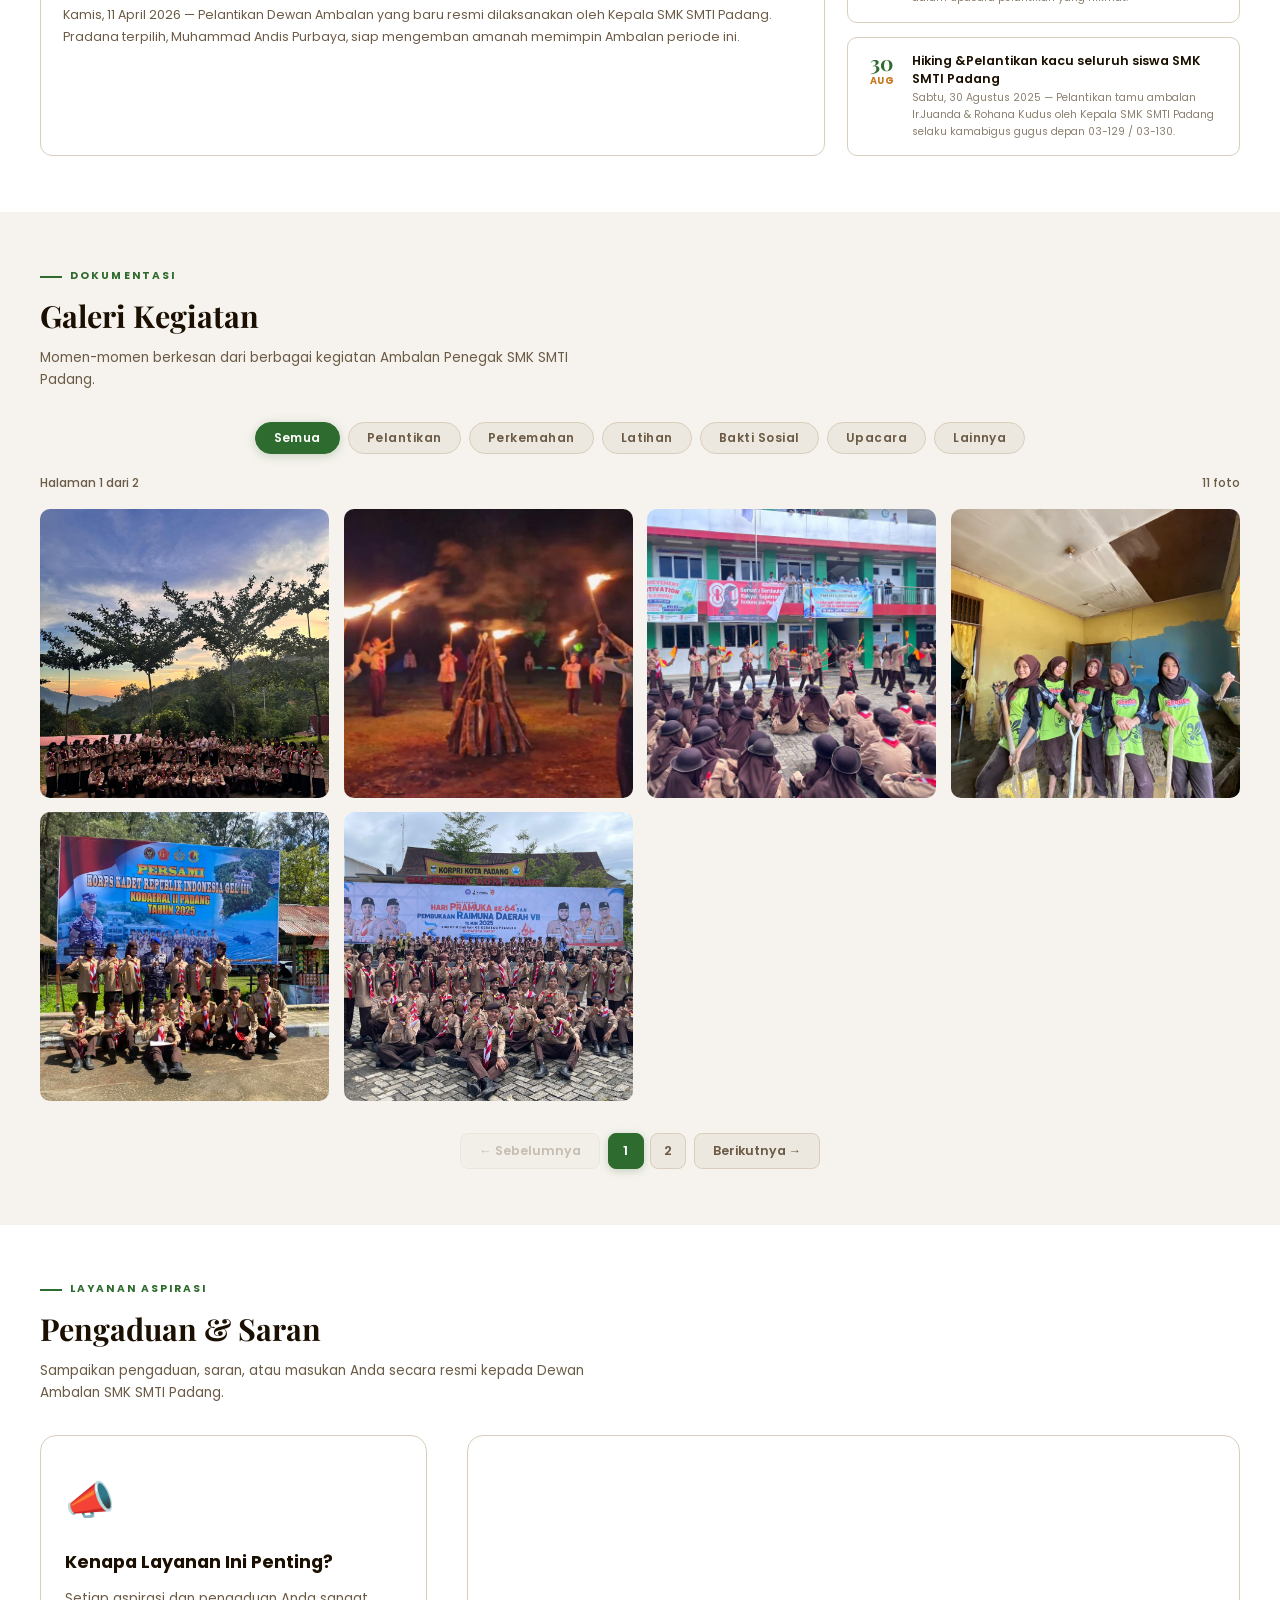
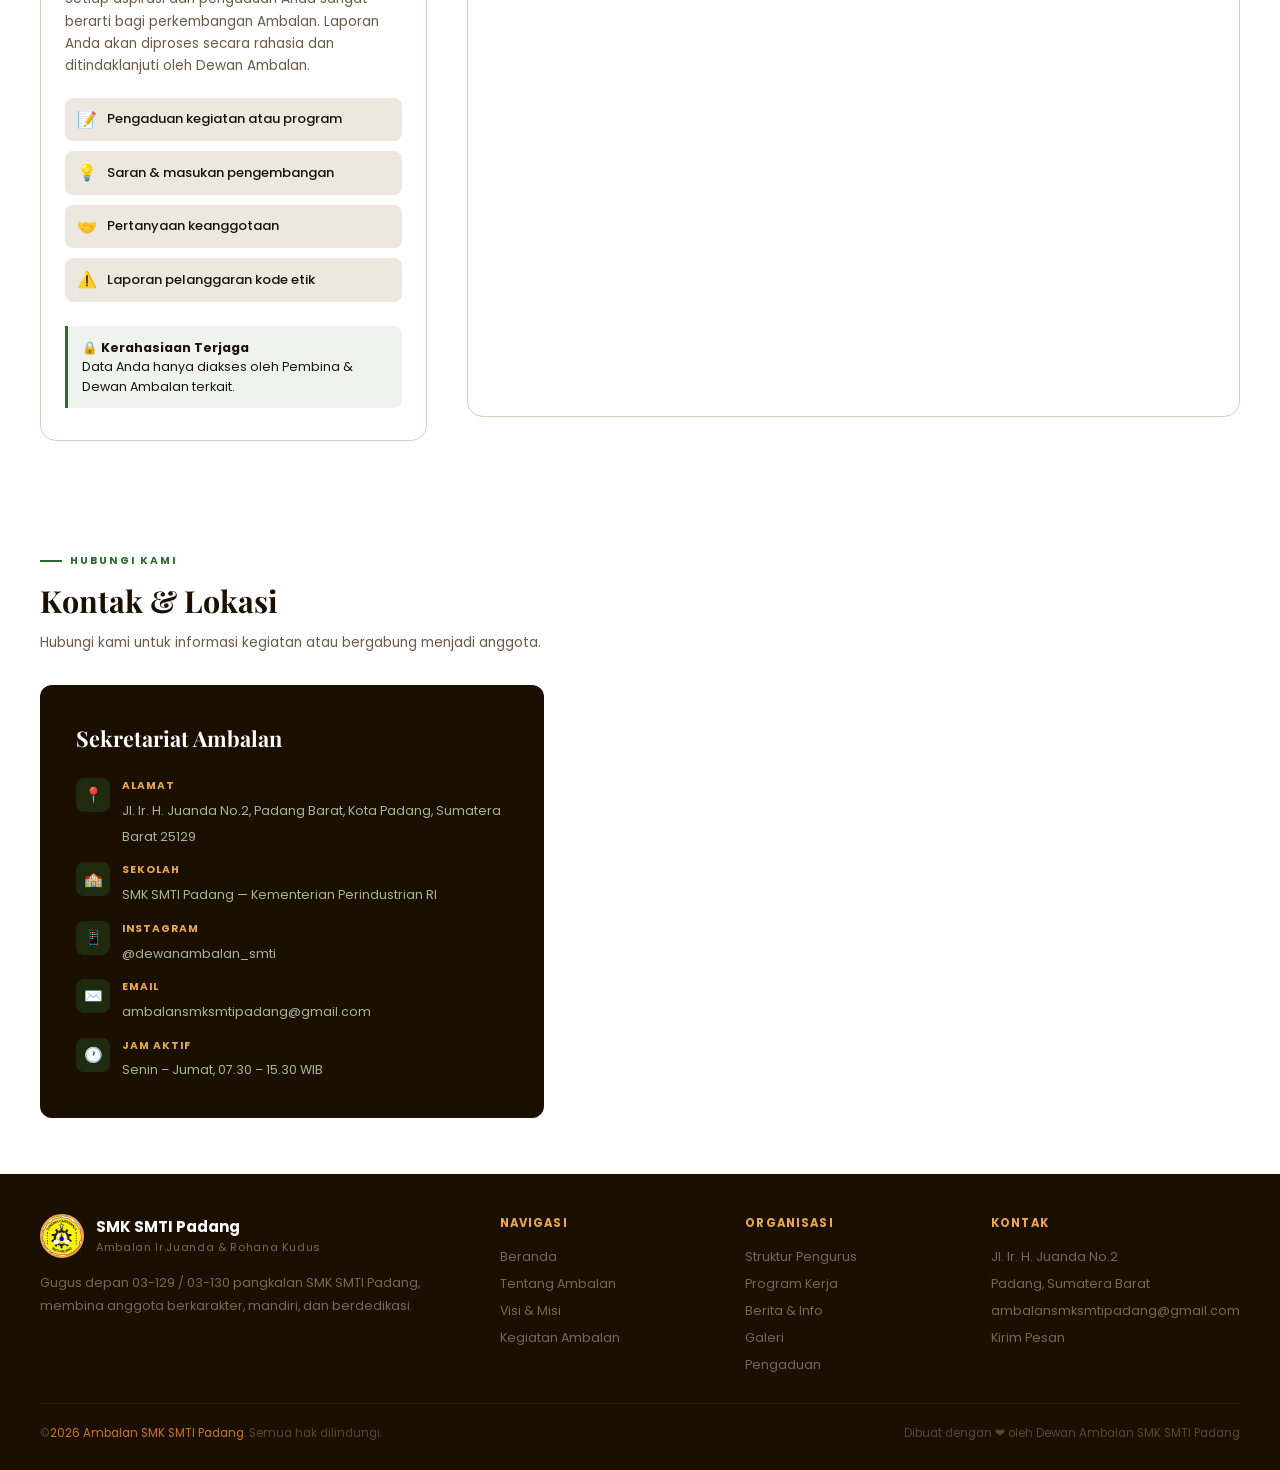
==== commit 1e729d77: "index.html" ====
--- a/index.html
+++ b/index.html
@@ -811,6 +811,7 @@
       <button class="gfilter-btn" onclick="filterGaleri('latihan', this)">Latihan</button>
       <button class="gfilter-btn" onclick="filterGaleri('sosial', this)">Bakti Sosial</button>
       <button class="gfilter-btn" onclick="filterGaleri('upacara', this)">Upacara</button>
+      <button class="gfilter-btn" onclick="filterGaleri('lainnya', this)">Lainnya</button>
     </div>
 
     <!-- Info Halaman -->
@@ -823,7 +824,7 @@
       <div class="galeri-item" data-title="Pelantikan Bantara 2025" data-kategori="pelantikan" data-date="November 2025" data-desc="Pelantikan resmi 23 anggota baru sebagai Penegak Bantara Ambalan Ir.Juanda &amp; Rohana Kudus." onclick="openLightbox(this)">
         <img src="assets/images/galeri/pelantikan-bantara-baru.png" alt="Pelantikan Bantara 2025" class="galeri-thumb" loading="lazy">
         <div class="galeri-overlay">
-          <span class="galeri-label">Pelantikan Bantara 2025</span>
+          <span class="galeri-label">Pelantikan Bantara</span>
           <span class="galeri-date-badge">Nov 2025</span>
         </div>
       </div>
@@ -960,7 +961,7 @@
           -->
           <iframe
             class="pengaduan-iframe"
-            src="https://docs.google.com/forms/d/e/1FAIpQLSe_PLACEHOLDER_GANTI_URL_FORM_ANDA/viewform?embedded=true"
+            src="https://docs.google.com/forms/d/e/1FAIpQLScaD0b8uh5Om-55Kd-bMI7v-n3MpOZytDzJmP-0zA542-q-Hg/viewform?usp=header"
             id="pengaduanForm"
             frameborder="0"
             marginheight="0"
@@ -972,7 +973,7 @@
           <div class="pengaduan-fallback" id="pengaduanFallback">
             <div class="pf-icon">📋</div>
             <p>Tidak dapat memuat formulir?</p>
-            <a href="https://docs.google.com/forms/d/e/1FAIpQLSe_PLACEHOLDER_GANTI_URL_FORM_ANDA/viewform" target="_blank" rel="noopener" class="btn-pengaduan-ext">
+            <a href="https://docs.google.com/forms/d/e/1FAIpQLScaD0b8uh5Om-55Kd-bMI7v-n3MpOZytDzJmP-0zA542-q-Hg/viewform?usp=header" target="_blank" rel="noopener" class="btn-pengaduan-ext">
               Buka Formulir Pengaduan ↗
             </a>
             <p class="pf-note">Atau hubungi kami langsung melalui Instagram <a href="https://instagram.com/dewanambalan_smti" target="_blank">@dewanambalan_smti</a></p>
@@ -1019,7 +1020,7 @@
               <div class="kontak-icon">✉️</div>
               <div class="kontak-row-text">
                 <strong>Email</strong>
-                <a href="mailto:ambalan.smtipadang@gmail.com" class="kontak-link">ambalan.smtipadang@gmail.com</a>
+                <a href="mailto:ambalansmksmtipadang@gmail.com" class="kontak-link">ambalansmksmtipadang@gmail.com</a>
               </div>
             </div>
             <div class="kontak-row">
@@ -1115,7 +1116,7 @@
       <ul>
         <li>Jl. Ir. H. Juanda No.2</li>
         <li>Padang, Sumatera Barat</li>
-        <li>ambalan.smtipadang@gmail.com</li>
+        <li>ambalansmksmtipadang@gmail.com</li>
         <li onclick="goTo('kontak')">Kirim Pesan</li>
       </ul>
     </div>
@@ -1128,4 +1129,4 @@
 
 <script src="script.js"></script>
 </body>
-</html>+</html>
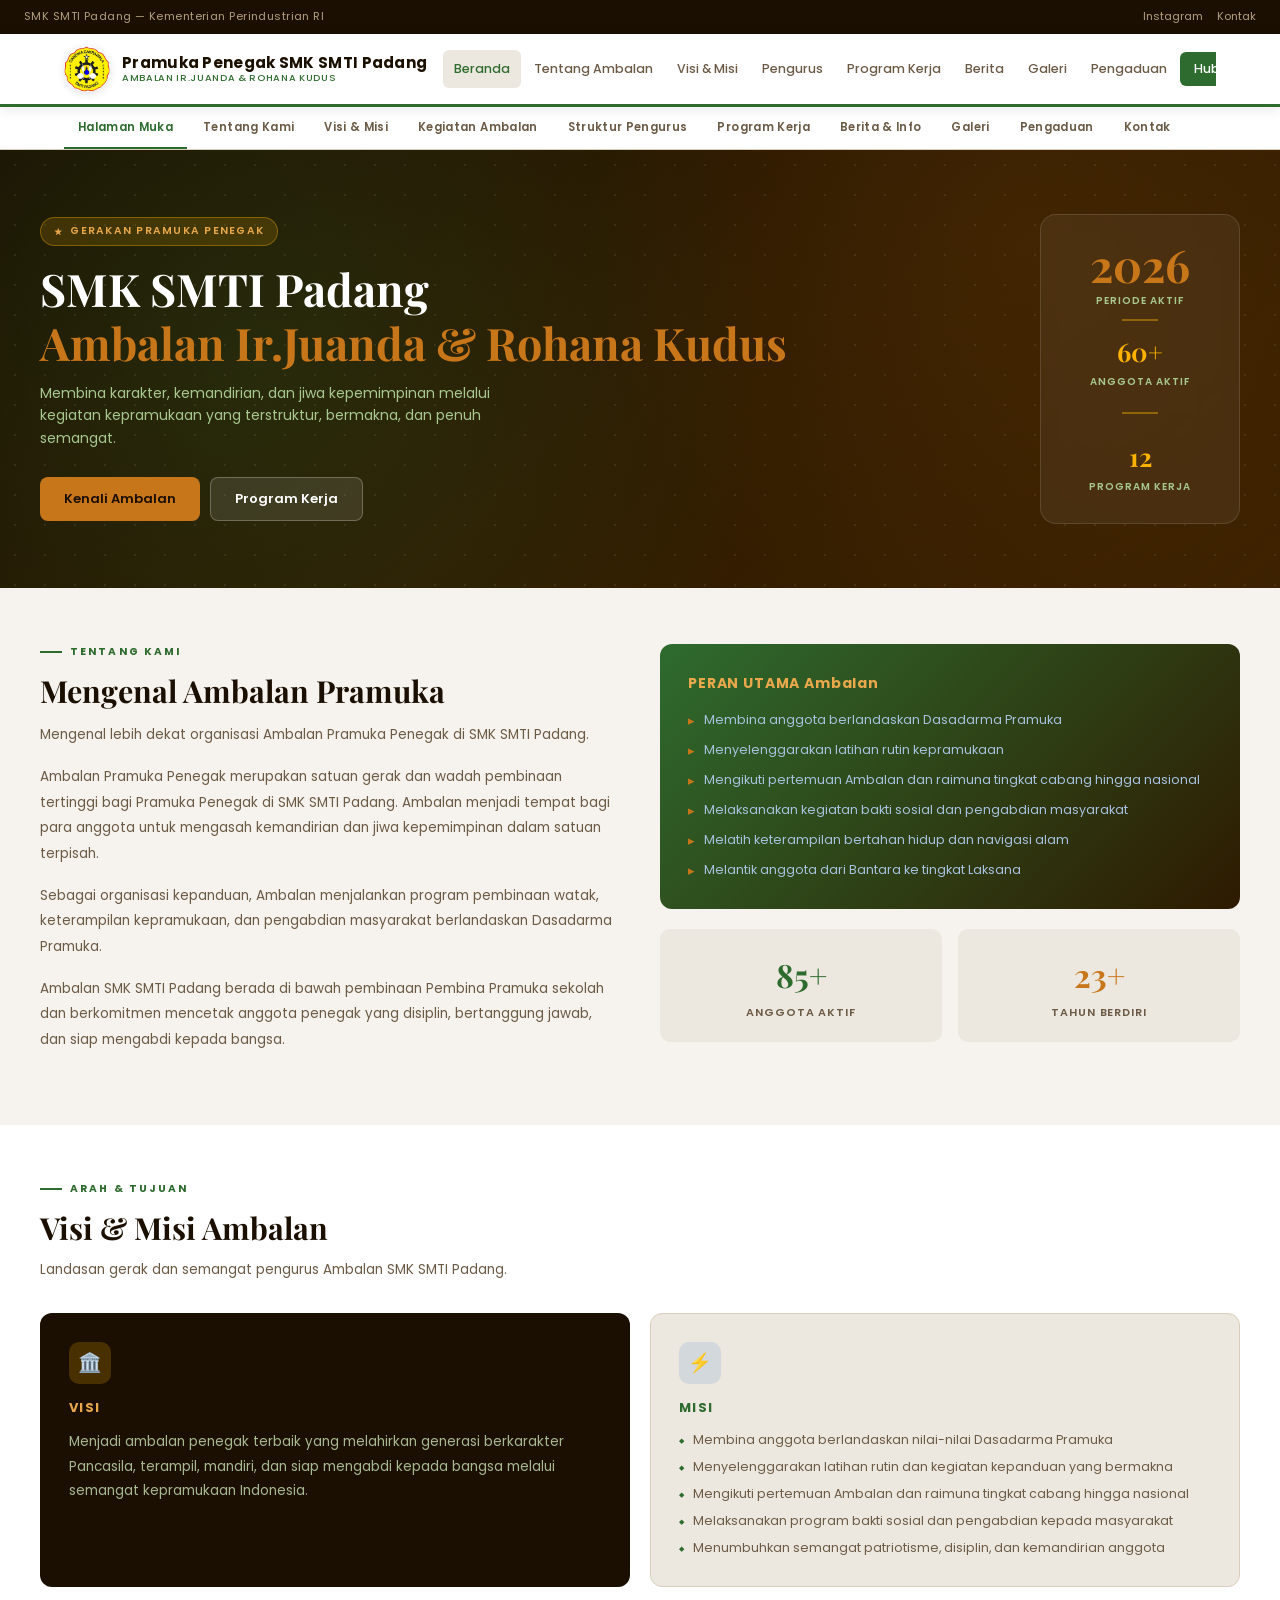
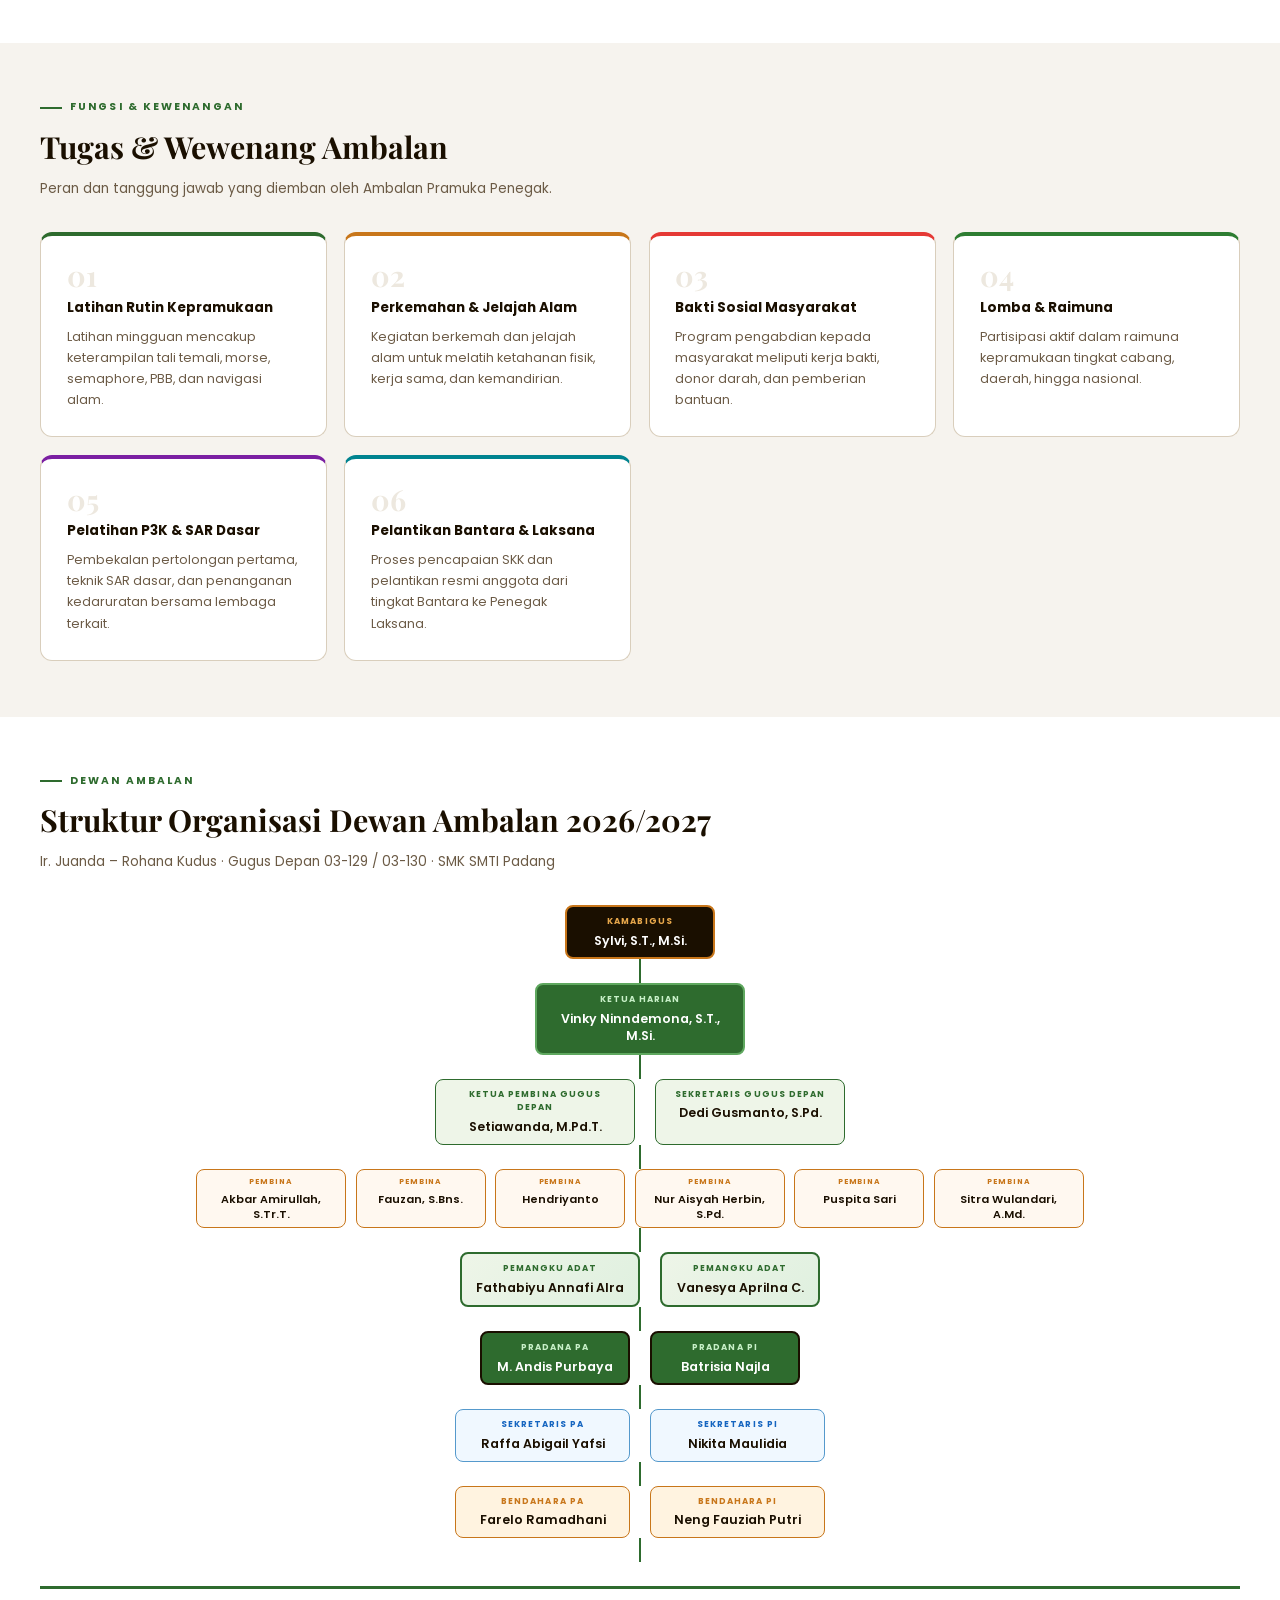
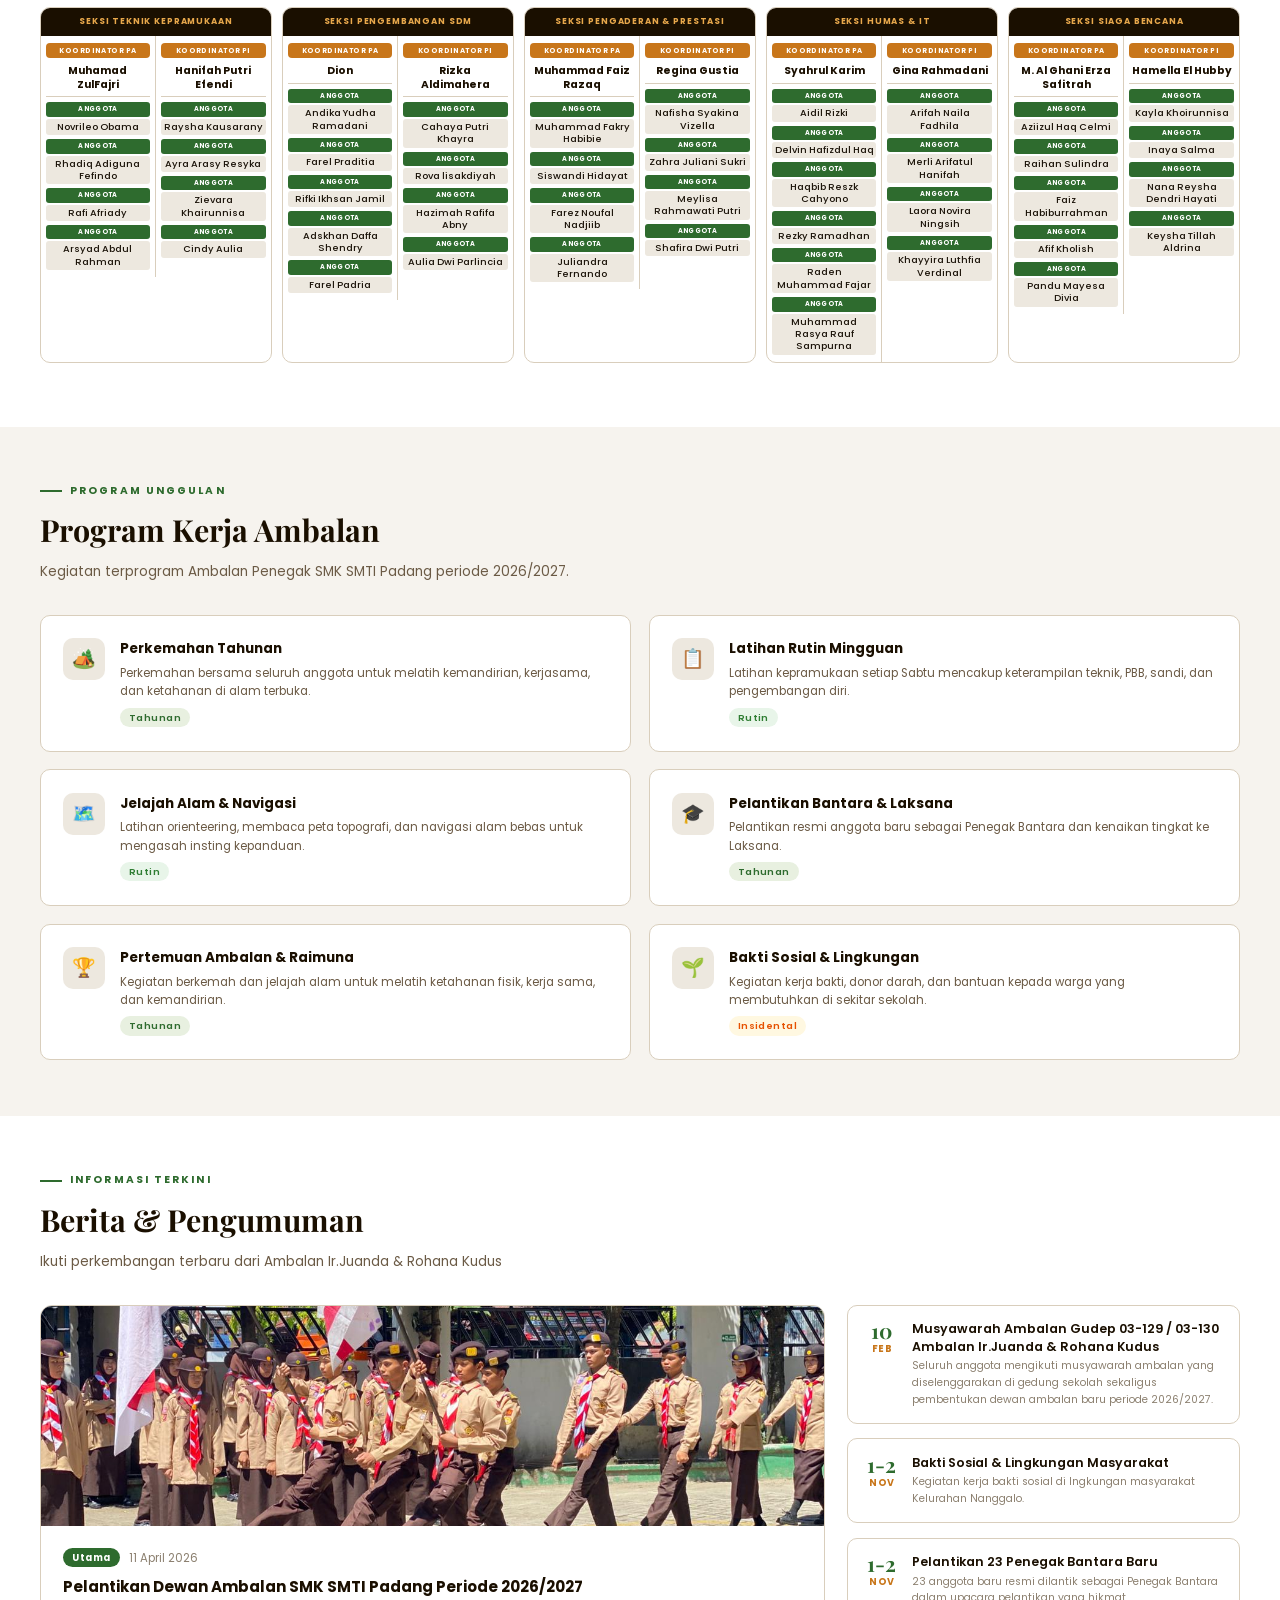
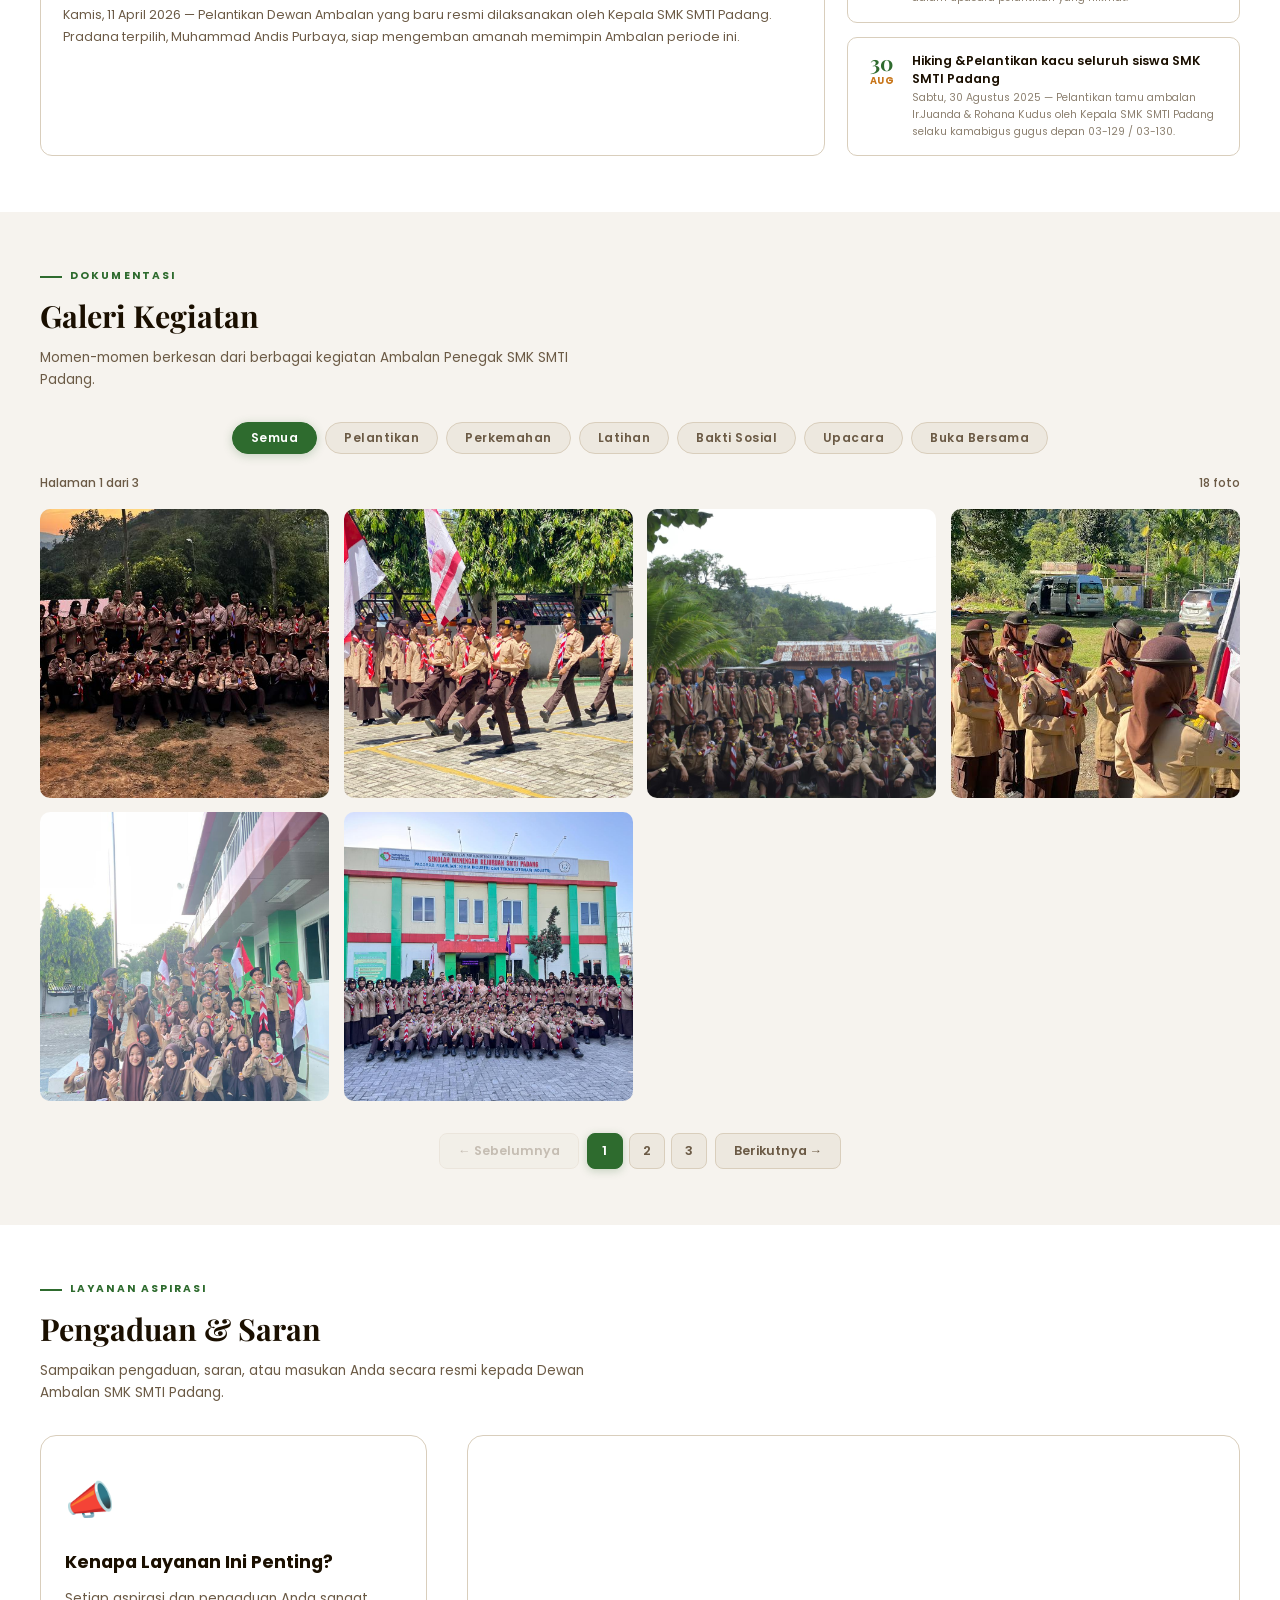
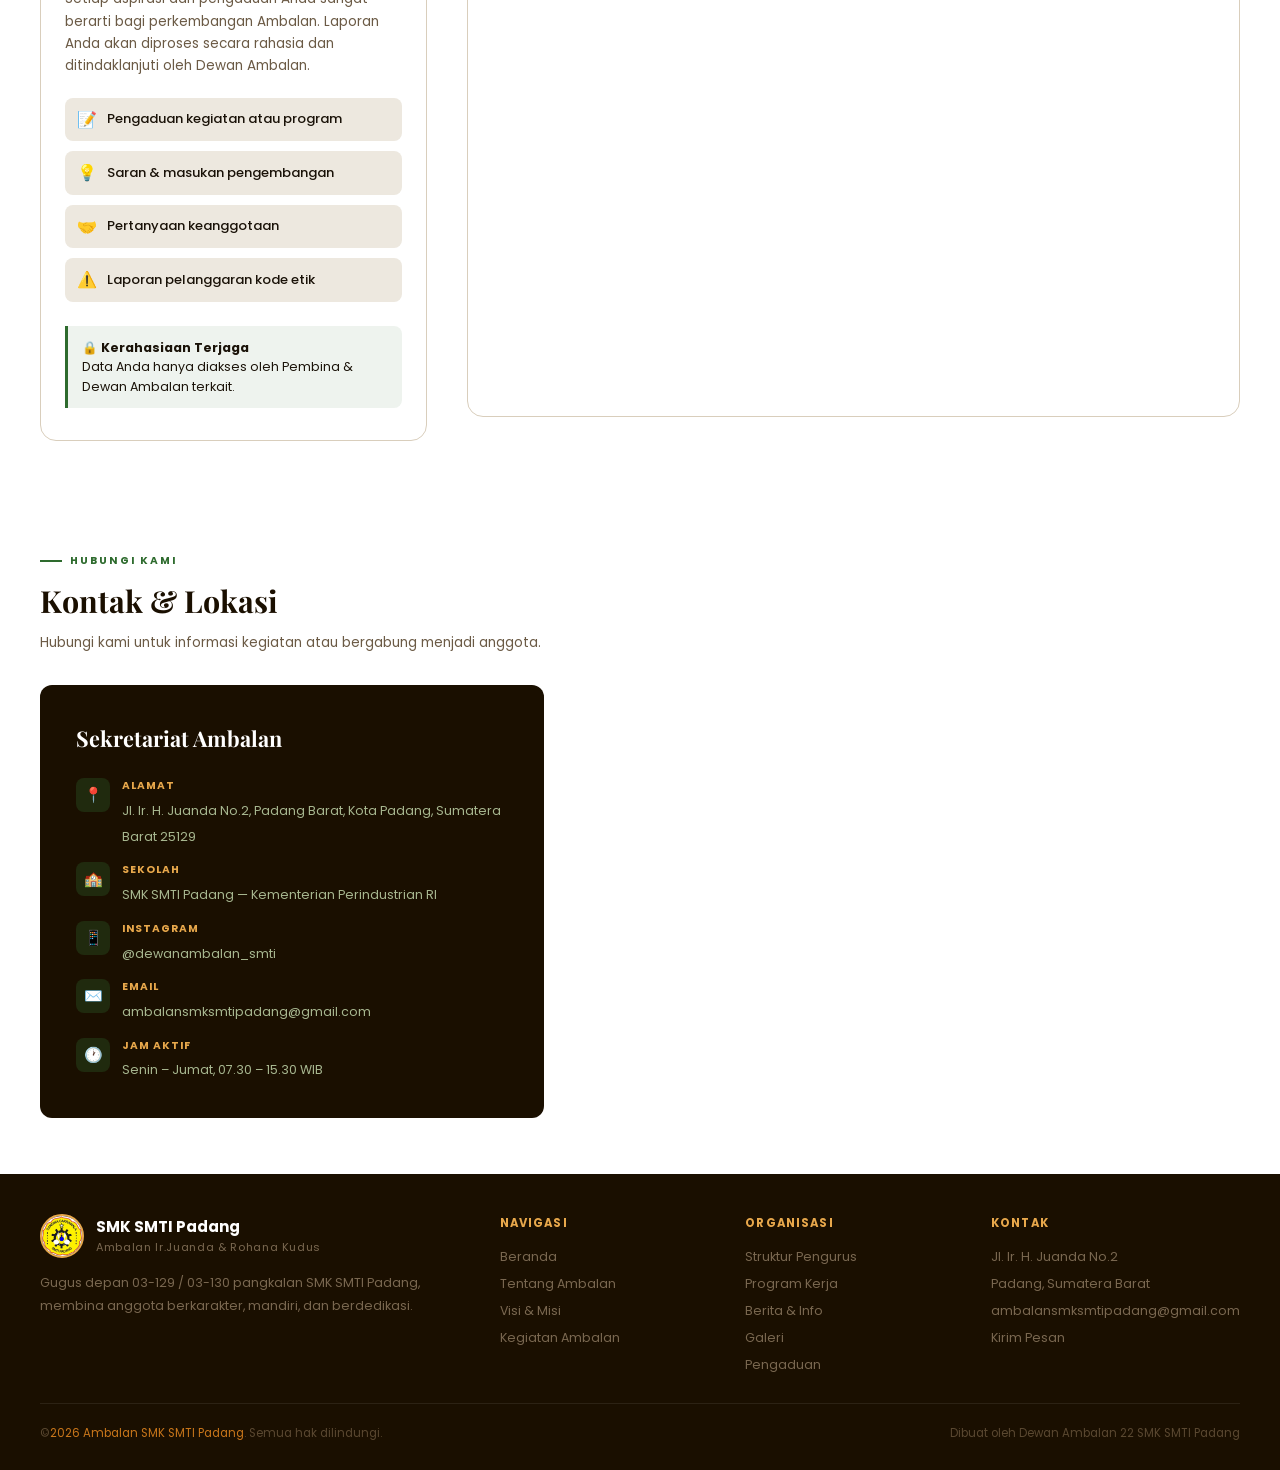
==== commit 6bdf0f68: "Add files via upload" ====
--- a/index.html
+++ b/index.html
@@ -811,7 +811,7 @@
       <button class="gfilter-btn" onclick="filterGaleri('latihan', this)">Latihan</button>
       <button class="gfilter-btn" onclick="filterGaleri('sosial', this)">Bakti Sosial</button>
       <button class="gfilter-btn" onclick="filterGaleri('upacara', this)">Upacara</button>
-      <button class="gfilter-btn" onclick="filterGaleri('lainnya', this)">Lainnya</button>
+      <button class="gfilter-btn" onclick="filterGaleri('bukber', this)">Buka Bersama</button>
     </div>
 
     <!-- Info Halaman -->
@@ -821,83 +821,145 @@
     </div>
 
     <div class="galeri-grid" id="galeriGrid">
-      <div class="galeri-item" data-title="Pelantikan Bantara 2025" data-kategori="pelantikan" data-date="November 2025" data-desc="Pelantikan resmi 23 anggota baru sebagai Penegak Bantara Ambalan Ir.Juanda &amp; Rohana Kudus." onclick="openLightbox(this)">
-        <img src="assets/images/galeri/pelantikan-bantara-baru.png" alt="Pelantikan Bantara 2025" class="galeri-thumb" loading="lazy">
-        <div class="galeri-overlay">
-          <span class="galeri-label">Pelantikan Bantara</span>
+
+      <!-- ── PELANTIKAN ── -->
+      <div class="galeri-item" data-title="Pelantikan Bantara Baru 2025" data-kategori="pelantikan" data-date="November 2025" data-desc="Pelantikan resmi 23 anggota baru sebagai Penegak Bantara Ambalan Ir.Juanda &amp; Rohana Kudus." onclick="openLightbox(this)">
+        <img src="assets/images/galeri/pelantikan/pelantikan-bantara-baru.png" alt="Pelantikan Bantara Baru 2025" class="galeri-thumb" loading="lazy">
+        <div class="galeri-overlay">
+          <span class="galeri-label">Pelantikan Bantara Baru</span>
           <span class="galeri-date-badge">Nov 2025</span>
         </div>
       </div>
+      <div class="galeri-item" data-title="Pelantikan Dewan Ambalan 2026–2027" data-kategori="pelantikan" data-date="April 2026" data-desc="Pelantikan Dewan Ambalan Ir.Juanda &amp; Rohana Kudus periode 2026–2027 oleh Kepala SMK SMTI Padang." onclick="openLightbox(this)">
+        <img src="assets/images/galeri/pelantikan/pelantikan-dewan-2026-2027.png" alt="Pelantikan Dewan 2026-2027" class="galeri-thumb" loading="lazy">
+        <div class="galeri-overlay">
+          <span class="galeri-label">Pelantikan Dewan</span>
+          <span class="galeri-date-badge">Apr 2026</span>
+        </div>
+      </div>
+      <div class="galeri-item" data-title="Pelantikan &amp; Pengukuhan Kacu" data-kategori="pelantikan" data-date="Agustus 2025" data-desc="Hiking dan pelantikan kacu seluruh siswa SMK SMTI Padang sebagai tamu ambalan Ir.Juanda &amp; Rohana Kudus." onclick="openLightbox(this)">
+        <img src="assets/images/galeri/pelantikan/pelantikan-kacu.png" alt="Pelantikan Kacu" class="galeri-thumb" loading="lazy">
+        <div class="galeri-overlay">
+          <span class="galeri-label">Pelantikan Kacu</span>
+          <span class="galeri-date-badge">Agu 2025</span>
+        </div>
+      </div>
+      <div class="galeri-item" data-title="Pelantikan Laksana Putri 2025" data-kategori="pelantikan" data-date="2025" data-desc="Pelantikan resmi anggota putri yang mencapai tingkat Penegak Laksana." onclick="openLightbox(this)">
+        <img src="assets/images/galeri/pelantikan/pelantikan-laksana-cewek-2025.png" alt="Pelantikan Laksana Putri 2025" class="galeri-thumb" loading="lazy">
+        <div class="galeri-overlay">
+          <span class="galeri-label">Pelantikan Laksana Putri</span>
+          <span class="galeri-date-badge">Mei 2025</span>
+        </div>
+      </div>
+      <div class="galeri-item" data-title="Pengambilan Laksana 2025" data-kategori="pelantikan" data-date="2025" data-desc="Proses pengambilan tingkat Penegak Laksana oleh anggota Ambalan SMK SMTI Padang." onclick="openLightbox(this)">
+        <img src="assets/images/galeri/pelantikan/pengambilan-laksana-2025.png" alt="Pengambilan Laksana 2025" class="galeri-thumb" loading="lazy">
+        <div class="galeri-overlay">
+          <span class="galeri-label">Pengambilan Laksana</span>
+          <span class="galeri-date-badge">Mei 2025</span>
+        </div>
+      </div>
+      <div class="galeri-item" data-title="Pelantikan Dewan Periode 2025–2026" data-kategori="pelantikan" data-date="2025" data-desc="Pelantikan Dewan Ambalan Ir.Juanda &amp; Rohana Kudus periode 2025–2026." onclick="openLightbox(this)">
+        <img src="assets/images/galeri/pelantikan/penlantikan-dewan-periode-2025-2026.png" alt="Pelantikan Dewan 2025-2026" class="galeri-thumb" loading="lazy">
+        <div class="galeri-overlay">
+          <span class="galeri-label">Pelantikan Dewan</span>
+          <span class="galeri-date-badge">2025</span>
+        </div>
+      </div>
+
+      <!-- ── PERKEMAHAN ── -->
       <div class="galeri-item" data-title="Perkemahan Tahunan" data-kategori="perkemahan" data-date="2025" data-desc="Perkemahan bersama seluruh anggota untuk melatih kemandirian, kerjasama, dan ketahanan di alam terbuka." onclick="openLightbox(this)">
-        <img src="assets/images/galeri/perkemahan-tahunan.png" alt="Perkemahan Tahunan" class="galeri-thumb" loading="lazy">
+        <img src="assets/images/galeri/perkemahan/perkemahan-tahunan.png" alt="Perkemahan Tahunan" class="galeri-thumb" loading="lazy">
         <div class="galeri-overlay">
           <span class="galeri-label">Perkemahan Tahunan</span>
-          <span class="galeri-date-badge">2025</span>
-        </div>
-      </div>
+          <span class="galeri-date-badge">Mei 2025</span>
+        </div>
+      </div>
+      <div class="galeri-item" data-title="Hiking 2025 (Sesi 1)" data-kategori="perkemahan" data-date="Agustus 2025" data-desc="Kegiatan hiking bersama anggota Ambalan sebagai bagian dari rangkaian pelantikan kacu." onclick="openLightbox(this)">
+        <img src="assets/images/galeri/perkemahan/hiking-v1-2025.png" alt="Hiking 2025 Sesi 1" class="galeri-thumb" loading="lazy">
+        <div class="galeri-overlay">
+          <span class="galeri-label">Hiking (Sesi 1)</span>
+          <span class="galeri-date-badge">Agu 2025</span>
+        </div>
+      </div>
+      <div class="galeri-item" data-title="Hiking 2025 (Sesi 2)" data-kategori="perkemahan" data-date="Agustus 2025" data-desc="Dokumentasi lanjutan kegiatan hiking Ambalan SMK SMTI Padang 2025." onclick="openLightbox(this)">
+        <img src="assets/images/galeri/perkemahan/hiking-v2-2025.png" alt="Hiking 2025 Sesi 2" class="galeri-thumb" loading="lazy">
+        <div class="galeri-overlay">
+          <span class="galeri-label">Hiking (Sesi 2)</span>
+          <span class="galeri-date-badge">Agu 2025</span>
+        </div>
+      </div>
+      <div class="galeri-item" data-title="Musyawarah Ambalan 2025" data-kategori="perkemahan" data-date="Februari 2025" data-desc="Musyawarah Ambalan Gudep 03-129/03-130 sekaligus pembentukan dewan ambalan baru." onclick="openLightbox(this)">
+        <img src="assets/images/galeri/perkemahan/musbalan-2025.png" alt="Musbalan 2025" class="galeri-thumb" loading="lazy">
+        <div class="galeri-overlay">
+          <span class="galeri-label">Musyawarah Ambalan</span>
+          <span class="galeri-date-badge">Feb 2025</span>
+        </div>
+      </div>
+      <div class="galeri-item" data-title="Persami Korps Kadet Republik Indonesia" data-kategori="perkemahan" data-date="2025" data-desc="Perkemahan Sabtu–Minggu bersama Korps Kadet Republik Indonesia." onclick="openLightbox(this)">
+        <img src="assets/images/galeri/perkemahan/persami-kkri.png" alt="Persami Korps Kadet RI" class="galeri-thumb" loading="lazy">
+        <div class="galeri-overlay">
+          <span class="galeri-label">Persami Korps Kadet RI</span>
+          <span class="galeri-date-badge">Nov 2025</span>
+        </div>
+      </div>
+
+      <!-- ── UPACARA ── -->
+      <div class="galeri-item" data-title="Petugas Upacara Bendera" data-kategori="upacara" data-date="2025" data-desc="Ambalan SMK SMTI Padang bertugas sebagai petugas upacara bendera sekolah." onclick="openLightbox(this)">
+        <img src="assets/images/galeri/upacara/petugas-upacara-bendera.png" alt="Petugas Upacara Bendera" class="galeri-thumb" loading="lazy">
+        <div class="galeri-overlay">
+          <span class="galeri-label">Petugas Upacara Bendera</span>
+          <span class="galeri-date-badge">Okt 2025</span>
+        </div>
+      </div>
+      <div class="galeri-item" data-title="Upacara Pembukaan Raimuna Daerah" data-kategori="upacara" data-date="2025" data-desc="Upacara resmi pembukaan Raimuna Daerah yang diikuti oleh Ambalan SMK SMTI Padang." onclick="openLightbox(this)">
+        <img src="assets/images/galeri/upacara/upacara-pembukaan-raimuna-daerah.png" alt="Upacara Pembukaan Raimuna Daerah" class="galeri-thumb" loading="lazy">
+        <div class="galeri-overlay">
+          <span class="galeri-label">Raimuna Daerah</span>
+          <span class="galeri-date-badge">Nov 2025</span>
+        </div>
+      </div>
+      <div class="galeri-item" data-title="Upacara Sumpah Pemuda ke-97" data-kategori="upacara" data-date="Oktober 2024" data-desc="Ambalan SMK SMTI Padang berpartisipasi dalam upacara peringatan Hari Sumpah Pemuda ke-97." onclick="openLightbox(this)">
+        <img src="assets/images/galeri/upacara/upacara-sumpah-pemuda-97.png" alt="Upacara Sumpah Pemuda ke-97" class="galeri-thumb" loading="lazy">
+        <div class="galeri-overlay">
+          <span class="galeri-label">Sumpah Pemuda ke-97</span>
+          <span class="galeri-date-badge">Okt 2024</span>
+        </div>
+      </div>
+
+      <!-- ── LATIHAN ── -->
       <div class="galeri-item" data-title="Latihan Rutin Kepramukaan" data-kategori="latihan" data-date="2025" data-desc="Latihan mingguan mencakup keterampilan tali temali, morse, semaphore, PBB, dan navigasi alam." onclick="openLightbox(this)">
-        <img src="assets/images/galeri/latihan-rutin-kepramukaan.png" alt="Latihan Rutin Kepramukaan" class="galeri-thumb" loading="lazy">
+        <img src="assets/images/galeri/latihan/latihan-rutin-kepramukaan.png" alt="Latihan Rutin Kepramukaan" class="galeri-thumb" loading="lazy">
         <div class="galeri-overlay">
           <span class="galeri-label">Latihan Rutin Kepramukaan</span>
-          <span class="galeri-date-badge">2025</span>
-        </div>
-      </div>
+          <span class="galeri-date-badge">Jun 2025</span>
+        </div>
+      </div>
+
+      <!-- ── BAKTI SOSIAL ── -->
       <div class="galeri-item" data-title="Bakti Sosial Masyarakat" data-kategori="sosial" data-date="November 2025" data-desc="Kegiatan kerja bakti sosial di lingkungan masyarakat Kelurahan Nanggalo." onclick="openLightbox(this)">
-        <img src="assets/images/galeri/bakti-sosial-masyrakat.png" alt="Bakti Sosial Masyarakat" class="galeri-thumb" loading="lazy">
+        <img src="assets/images/galeri/bakti-sosial/bakti-sosial-masyrakat.png" alt="Bakti Sosial Masyarakat" class="galeri-thumb" loading="lazy">
         <div class="galeri-overlay">
           <span class="galeri-label">Bakti Sosial Masyarakat</span>
           <span class="galeri-date-badge">Nov 2025</span>
         </div>
       </div>
-      <div class="galeri-item" data-title="Persami Korps Kadet Republik Indonesia" data-kategori="perkemahan" data-date="2025" data-desc="Perkemahan Sabtu–Minggu bersama Korps Kadet Republik Indonesia." onclick="openLightbox(this)">
-        <img src="assets/images/galeri/persami-kkri.png" alt="Persami Korps Kadet Republik Indonesia" class="galeri-thumb" loading="lazy" onerror="this.src='';this.closest('.galeri-item').style.background='#2E6B2E'">
-        <div class="galeri-overlay">
-          <span class="galeri-label">Persami Korps Kadet RI</span>
-          <span class="galeri-date-badge">2025</span>
-        </div>
-      </div>
-      <div class="galeri-item" data-title="Upacara Pembukaan Raimuna Daerah" data-kategori="upacara" data-date="2025" data-desc="Upacara resmi pembukaan Raimuna Daerah yang diikuti oleh Ambalan SMK SMTI Padang." onclick="openLightbox(this)">
-        <img src="assets/images/galeri/upacara-pembukaan-raimuna-daerah.png" alt="Upacara Pembukaan Raimuna Daerah" class="galeri-thumb" loading="lazy" onerror="this.src='';this.closest('.galeri-item').style.background='#1A0F00'">
-        <div class="galeri-overlay">
-          <span class="galeri-label">Raimuna Daerah</span>
-          <span class="galeri-date-badge">2025</span>
-        </div>
-      </div>
-      <div class="galeri-item" data-title="Musyawarah Ambalan 2025" data-kategori="pelantikan" data-date="2025" data-desc="Musyawarah Ambalan Gudep 03-129/03-130 sekaligus pembentukan dewan ambalan baru." onclick="openLightbox(this)">
-        <img src="assets/images/galeri/musbalan-2025.png" alt="Musbalan 2025" class="galeri-thumb" loading="lazy" onerror="this.src='';this.closest('.galeri-item').style.background='#C8761A'">
-        <div class="galeri-overlay">
-          <span class="galeri-label">Musyawarah Ambalan 2025</span>
-          <span class="galeri-date-badge">2025</span>
-        </div>
-      </div>
-      <div class="galeri-item" data-title="Petugas Upacara Bendera" data-kategori="upacara" data-date="2025" data-desc="Ambalan SMK SMTI Padang bertugas sebagai petugas upacara bendera." onclick="openLightbox(this)">
-        <img src="assets/images/galeri/petugas-upacara-bendera.png" alt="Petugas Upacara Bendera" class="galeri-thumb" loading="lazy" onerror="this.src='';this.closest('.galeri-item').style.background='#367A36'">
-        <div class="galeri-overlay">
-          <span class="galeri-label">Petugas Upacara Bendera</span>
-          <span class="galeri-date-badge">2025</span>
-        </div>
-      </div>
-      <div class="galeri-item" data-title="Pengambilan Laksana 2025" data-kategori="pelantikan" data-date="2025" data-desc="Proses pengambilan tingkat Penegak Laksana oleh anggota Ambalan SMK SMTI Padang." onclick="openLightbox(this)">
-        <img src="assets/images/galeri/pengambilan-laksana-2025.jpeg" alt="Pengambilan Laksana 2025" class="galeri-thumb" loading="lazy">
-        <div class="galeri-overlay">
-          <span class="galeri-label">Pengambilan Laksana 2025</span>
-          <span class="galeri-date-badge">2025</span>
-        </div>
-      </div>
-      <div class="galeri-item" data-title="Pelantikan Dewan Periode 2025–2027" data-kategori="pelantikan" data-date="2025" data-desc="Pelantikan Dewan Ambalan Ir.Juanda &amp; Rohana Kudus Periode 2025–2027." onclick="openLightbox(this)">
-        <img src="assets/images/galeri/penlantikan-dewan-periode-2025-2027.jpeg" alt="Pelantikan Dewan 2025-2027" class="galeri-thumb" loading="lazy">
-        <div class="galeri-overlay">
-          <span class="galeri-label">Pelantikan Dewan 2025–2027</span>
-          <span class="galeri-date-badge">2025</span>
-        </div>
-      </div>
-      <div class="galeri-item" data-title="Upacara Sumpah Pemuda 2024" data-kategori="upacara" data-date="Oktober 2024" data-desc="Ambalan SMK SMTI Padang berpartisipasi dalam upacara peringatan Hari Sumpah Pemuda ke-97." onclick="openLightbox(this)">
-        <img src="assets/images/galeri/upacara-sumpah-pemuda-97.jpeg" alt="Upacara Sumpah Pemuda" class="galeri-thumb" loading="lazy">
-        <div class="galeri-overlay">
-          <span class="galeri-label">Sumpah Pemuda ke-97</span>
-          <span class="galeri-date-badge">Okt 2024</span>
-        </div>
-      </div>
+
+      <!-- ── BUKBER ── -->
+      <div class="galeri-item" data-title="Buka Bersama 3 Angkatan 2025" data-kategori="bukber" data-date="Ramadan 2025" data-desc="Kegiatan buka bersama yang dihadiri oleh 3 angkatan Ambalan SMK SMTI Padang sebagai ajang silaturahmi." onclick="openLightbox(this)">
+        <img src="assets/images/galeri/bukber/buka-bersama-3-anggkatan-2025.png" alt="Buka Bersama 3 Angkatan 2025" class="galeri-thumb" loading="lazy">
+        <div class="galeri-overlay">
+          <span class="galeri-label">Bukber 3 Angkatan</span>
+          <span class="galeri-date-badge">Ramadan 2025</span>
+        </div>
+      </div>
+      <div class="galeri-item" data-title="Buka Bersama 3 Angkatan 2026" data-kategori="bukber" data-date="Ramadan 2026" data-desc="Kegiatan buka bersama tahunan yang mempertemukan alumni dan anggota aktif Ambalan SMK SMTI Padang." onclick="openLightbox(this)">
+        <img src="assets/images/galeri/bukber/buka-bersama-3-anggkatan-2026.png" alt="Buka Bersama 3 Angkatan 2026" class="galeri-thumb" loading="lazy">
+        <div class="galeri-overlay">
+          <span class="galeri-label">Bukber 3 Angkatan</span>
+          <span class="galeri-date-badge">Ramadan 2026</span>
+        </div>
+      </div>
+
     </div>
 
     <!-- Pagination -->
@@ -1123,10 +1185,10 @@
   </div>
   <div class="footer-bottom">
     <p>©<span id="footerYear"></span> <span>Ambalan SMK SMTI Padang</span>. Semua hak dilindungi.</p>
-    <p>Dibuat dengan ❤ oleh Dewan Ambalan SMK SMTI Padang</p>
+    <p>Dibuat oleh Dewan Ambalan 22 SMK SMTI Padang</p>
   </div>
 </footer>
 
 <script src="script.js"></script>
 </body>
-</html>
+</html>
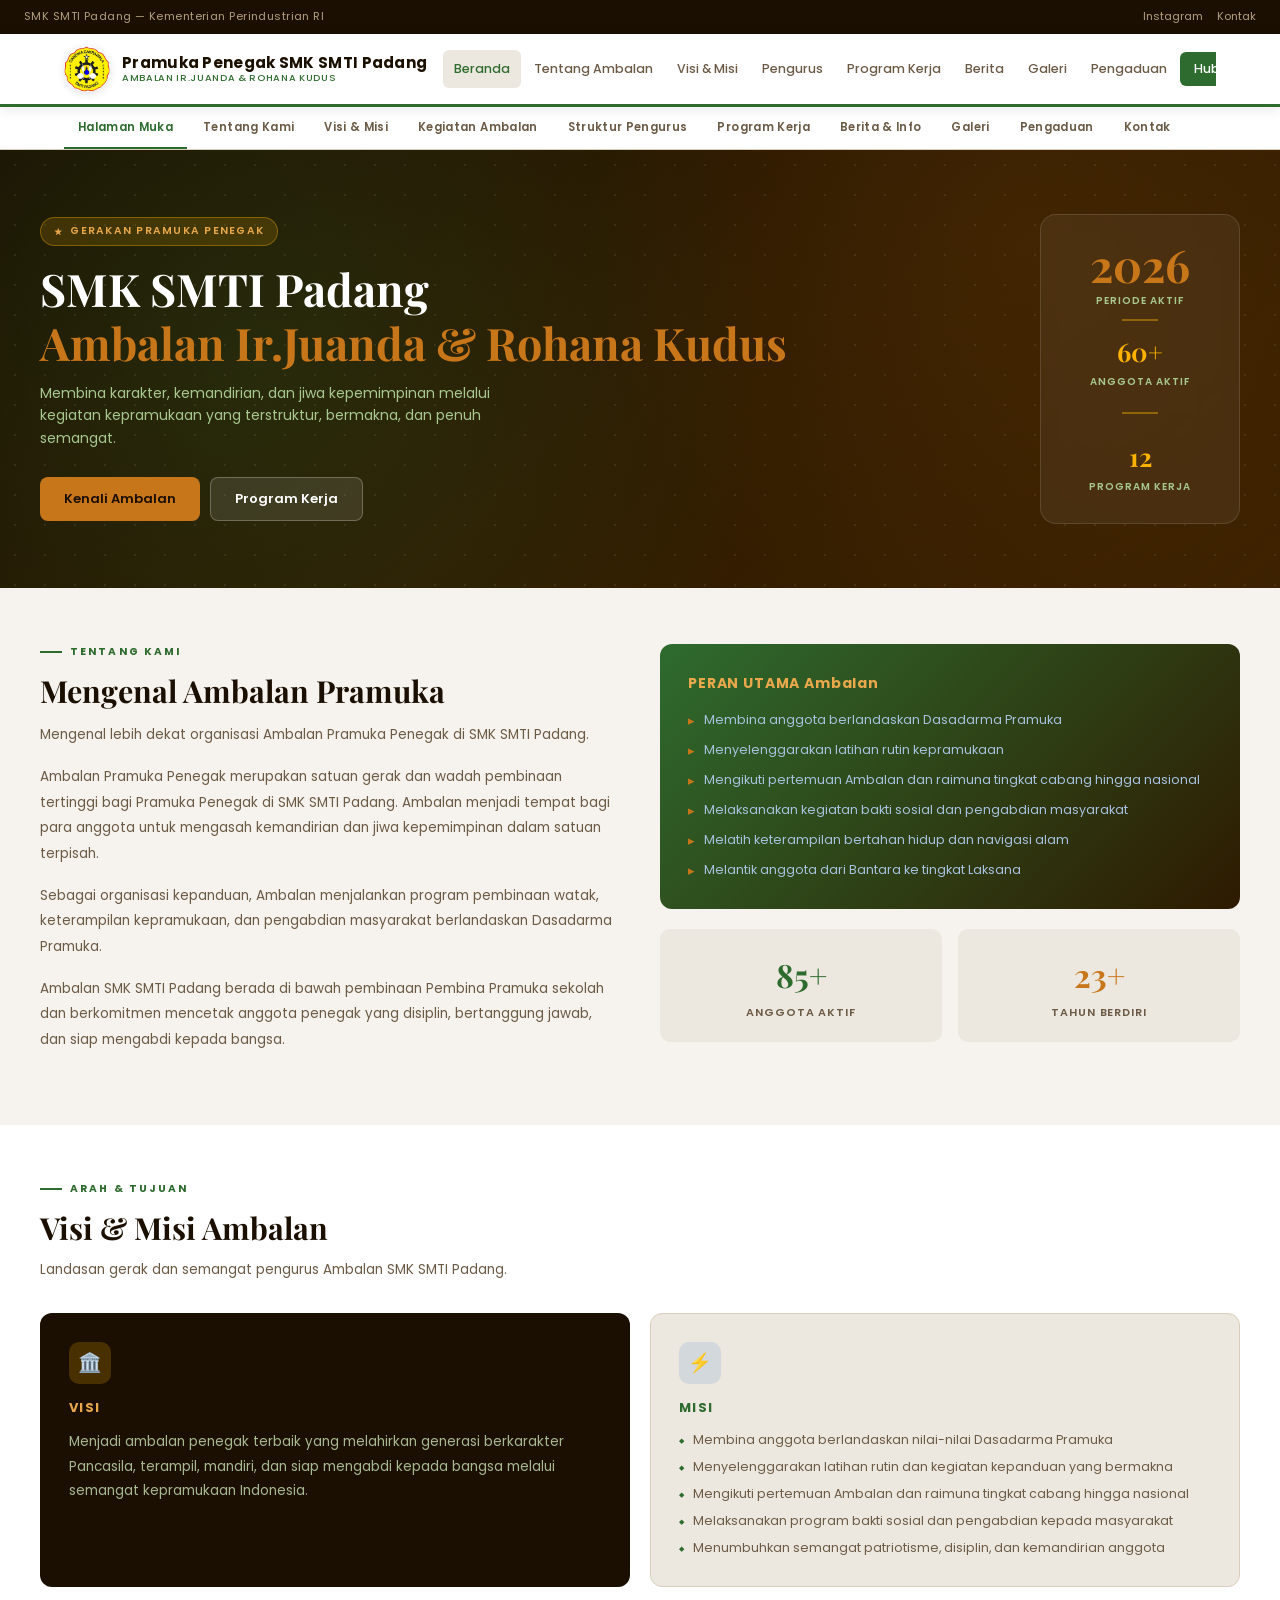
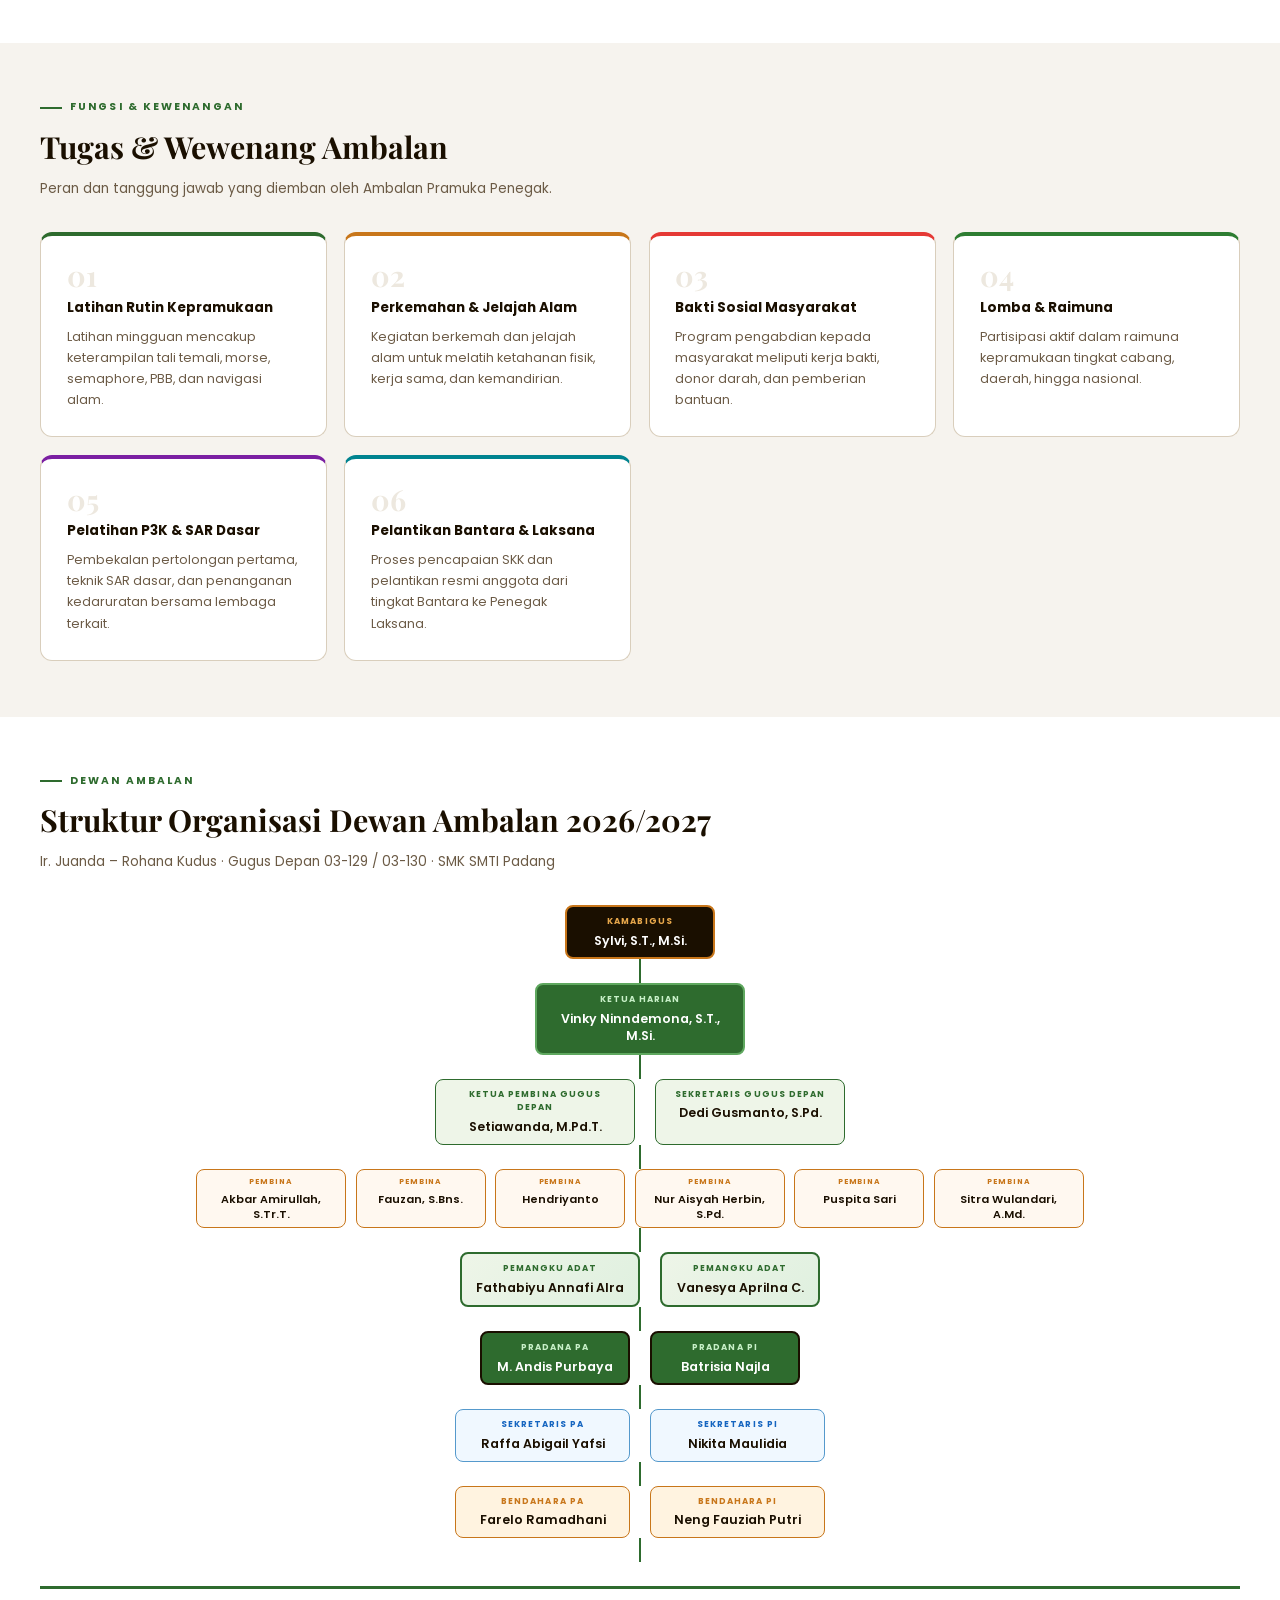
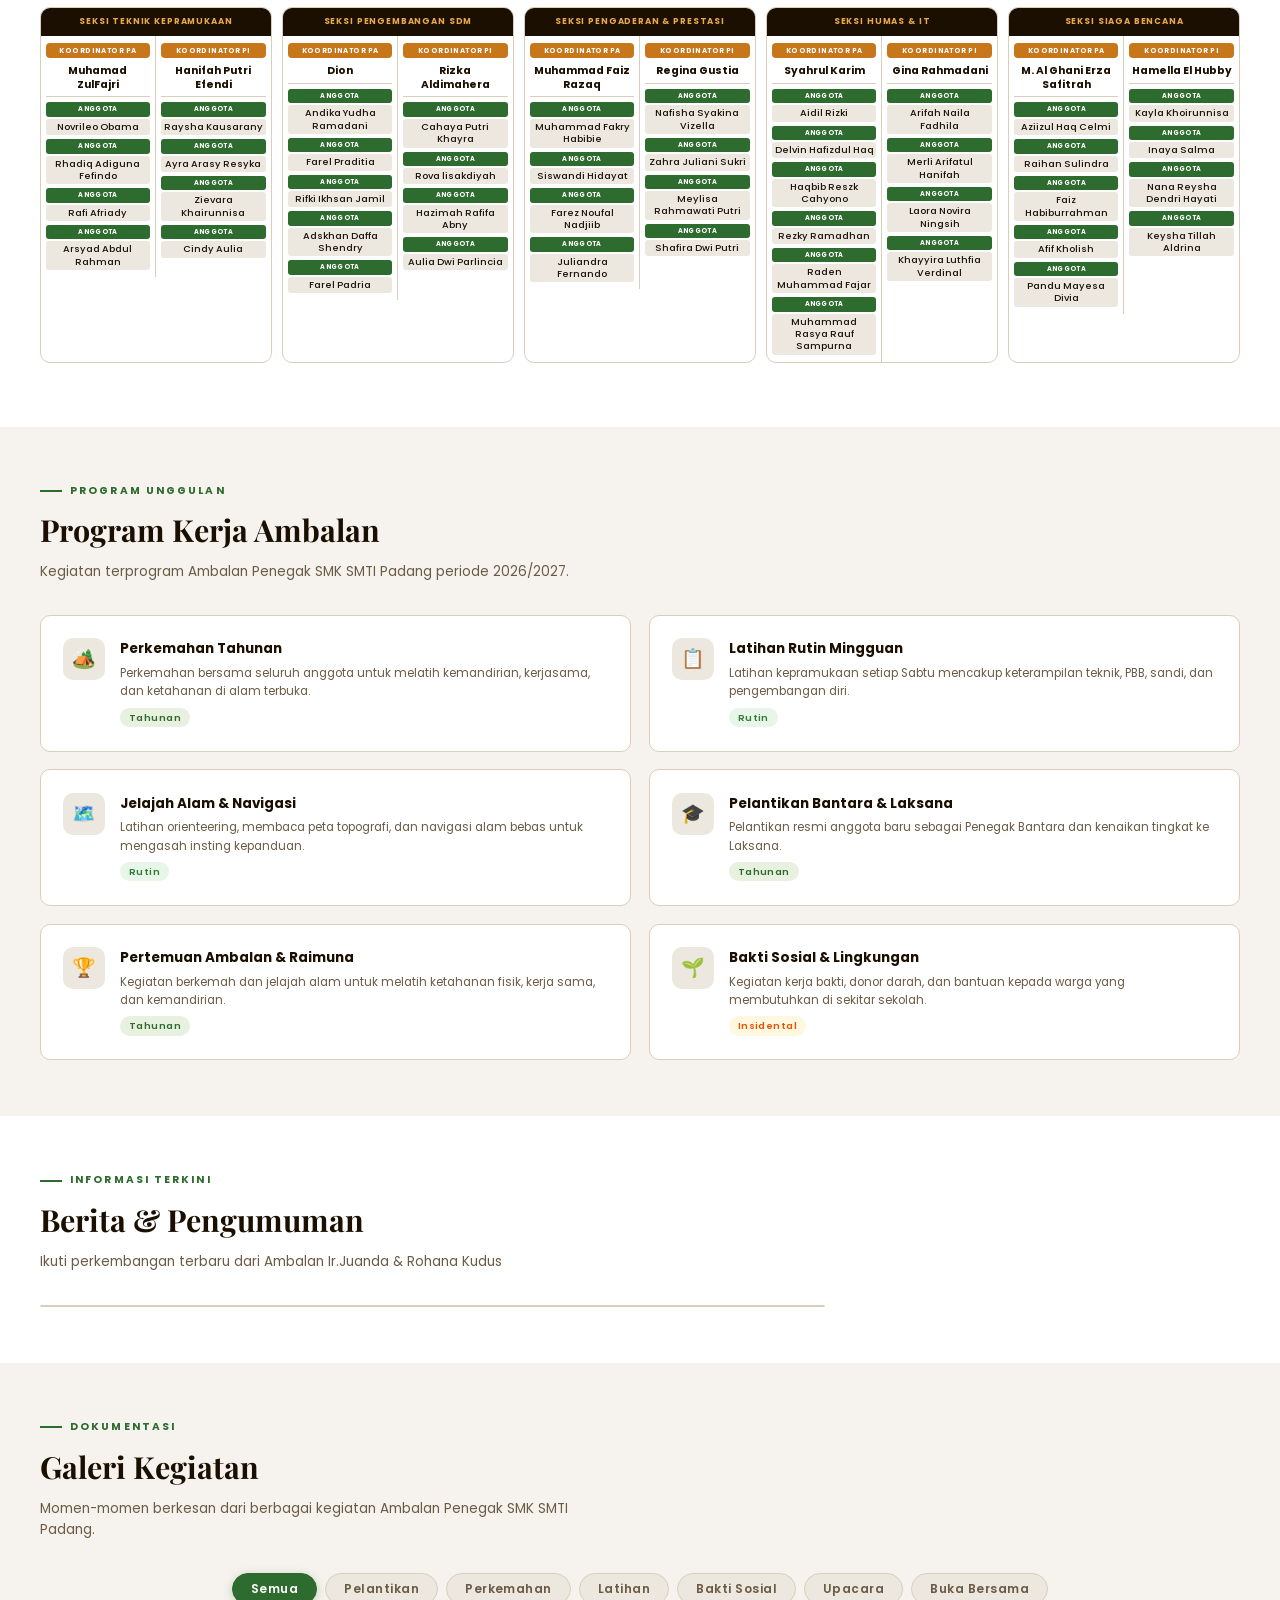
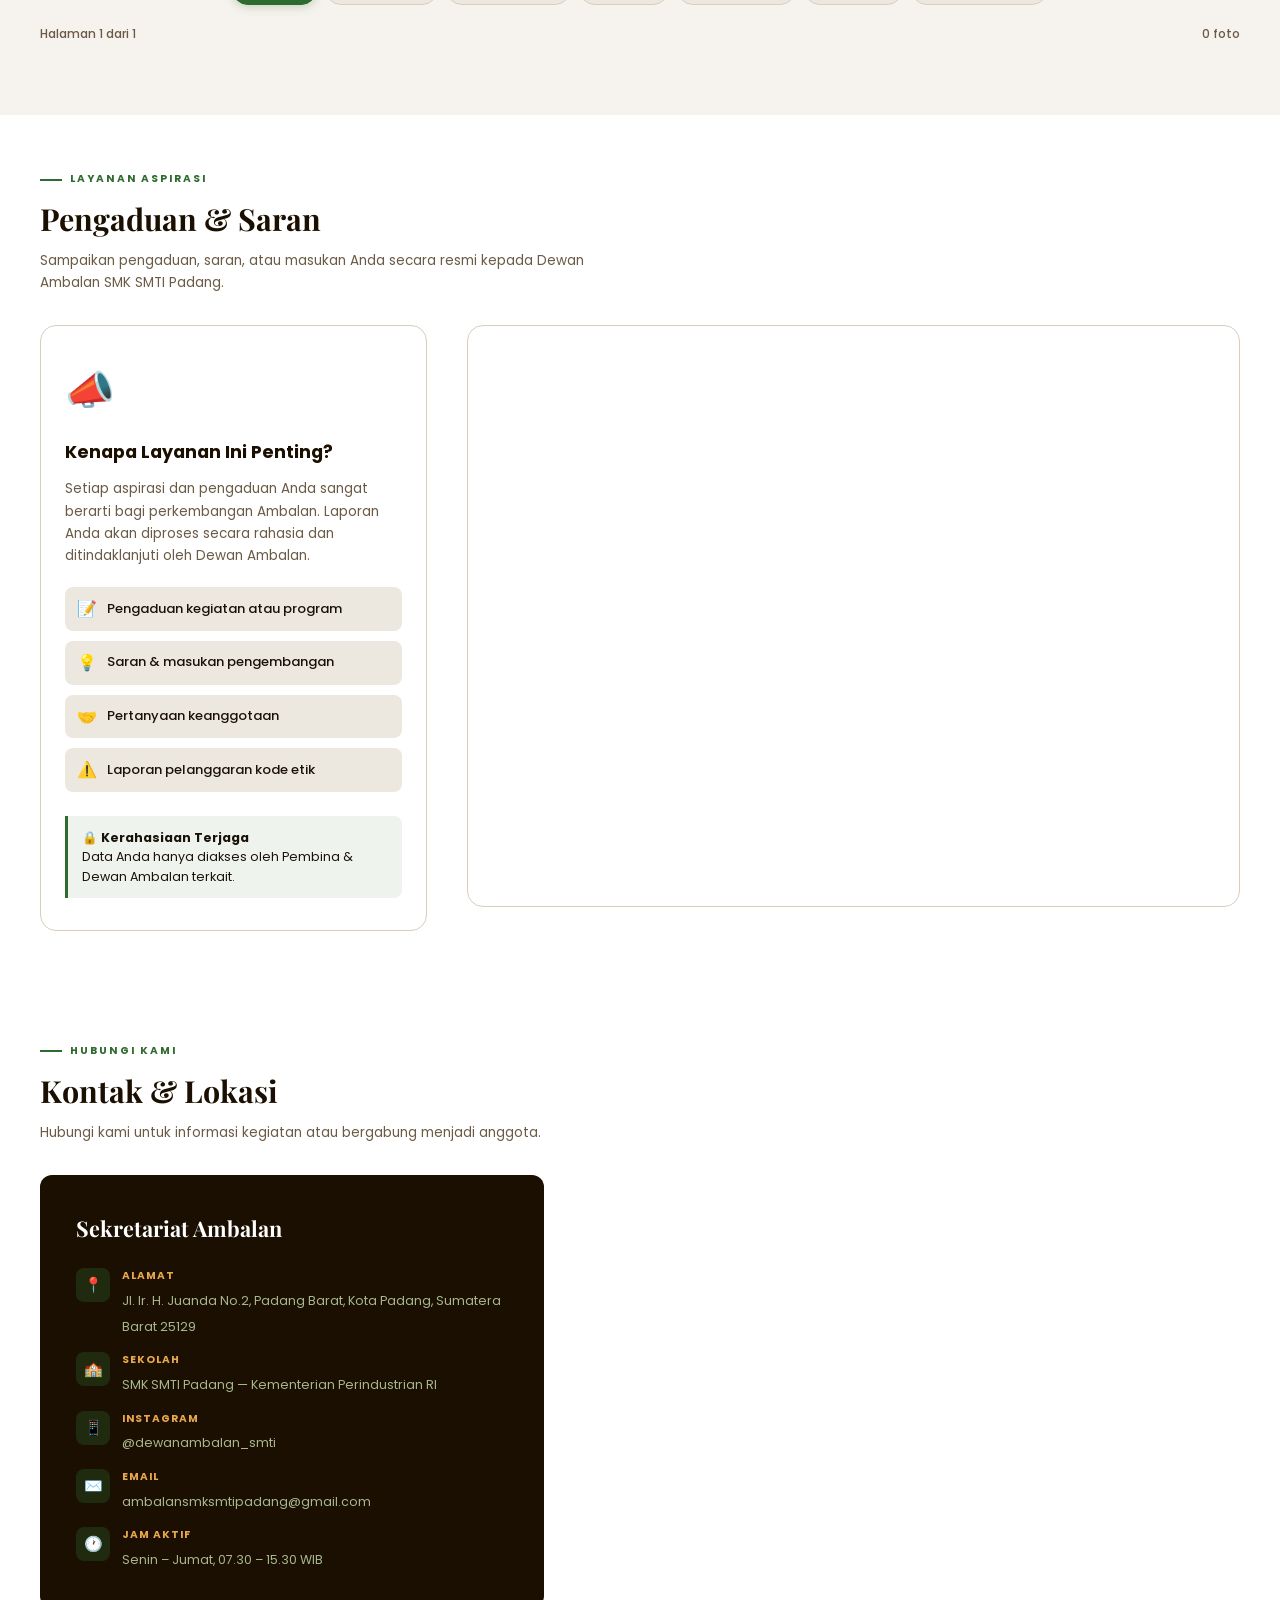
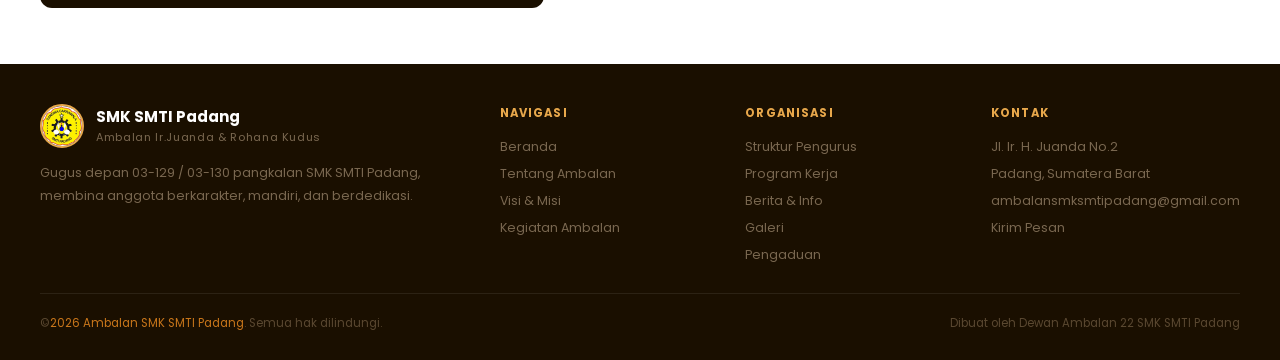
==== commit 5767c874: "Add files via upload" ====
--- a/index.html
+++ b/index.html
@@ -5,17 +5,19 @@
 <head>
   <meta charset="UTF-8" />
   <meta name="viewport" content="width=device-width, initial-scale=1.0" />
-  <title>Ambalan Ir.Juanda &amp; Rohana Kudus SMK SMTI Padang</title>
+  <title data-cfg="identity.pageTitle">Ambalan Ir.Juanda &amp; Rohana Kudus SMK SMTI Padang</title>
   <link href="https://fonts.googleapis.com/css2?family=Poppins:wght@300;400;500;600;700;800&family=Playfair+Display:wght@700&display=swap" rel="stylesheet" />
   <link rel="stylesheet" href="styles.css" />
+  <!-- KONFIGURASI: edit semua foto, identitas, kontak, berita, dan galeri di config.js -->
+  <script src="config.js"></script>
 </head>
 <body>
 
 <!-- TOP BAR -->
 <div class="topbar">
-  <div class="topbar-left">SMK SMTI Padang — Kementerian Perindustrian RI</div>
+  <div class="topbar-left" data-cfg="identity.schoolFull">SMK SMTI Padang — Kementerian Perindustrian RI</div>
   <div class="topbar-right">
-    <a href="https://instagram.com/dewanambalan_smti" target="_blank" rel="noopener">Instagram</a>
+    <a data-cfg-href="contact.instagram" href="#" target="_blank" rel="noopener">Instagram</a>
     <a href="#kontak" onclick="goTo('kontak'); return false;">Kontak</a>
   </div>
 </div>
@@ -24,13 +26,15 @@
 <nav id="navbar">
   <div class="nav-inner">
     <a href="#hero" class="nav-logo" onclick="goTo('hero'); return false;">
-      <img src="assets/images/logo/logo-pramuka.png"
+      <img data-cfg-src="logo.path"
+           data-cfg-alt="logo.alt"
+           src="assets/images/logo/logo-pramuka.png"
            alt="Logo Ambalan Pramuka Penegak SMK SMTI Padang"
            class="logo-image"
            loading="lazy">
       <div class="logo-text">
-        <div class="logo-main">Pramuka Penegak SMK SMTI Padang</div>
-        <div class="logo-sub">Ambalan Ir.Juanda & Rohana Kudus</div>
+        <div class="logo-main" data-cfg="identity.tagline">Pramuka Penegak SMK SMTI Padang</div>
+        <div class="logo-sub" data-cfg="identity.ambalan">Ambalan Ir.Juanda & Rohana Kudus</div>
       </div>
     </a>
     <div class="nav-menu" id="navMenu">
@@ -741,56 +745,10 @@
       <div class="section-label">Informasi Terkini</div>
       <h2 class="section-title">Berita &amp; Pengumuman</h2>
       <p class="section-desc">Ikuti perkembangan terbaru dari Ambalan Ir.Juanda &amp; Rohana Kudus</p>
+      <!-- Konten berita di-render otomatis dari config.js (SITE_CONFIG.beritaMain & beritaList) -->
       <div class="berita-grid">
-        <div class="berita-main">
-          <div class="berita-img-wrap">
-            <img
-              src="assets/images/berita/pelantikan-dewan-2026-2027.png"
-              alt="Pelantikan Dewan Ambalan SMK SMTI Padang Periode 2026/2027"
-              class="berita-img-foto"
-              loading="lazy"
-              onerror="this.style.display='none';this.nextElementSibling.style.display='flex'">
-            <div class="berita-img-fallback">🏆</div>
-          </div>
-          <div class="berita-body">
-            <div class="berita-meta">
-              <span class="berita-tag">Utama</span>
-              <span class="berita-date">11 April 2026</span>
-            </div>
-            <h3>Pelantikan Dewan Ambalan SMK SMTI Padang Periode 2026/2027</h3>
-            <p>Kamis, 11 April 2026 — Pelantikan Dewan Ambalan yang baru resmi dilaksanakan oleh Kepala SMK SMTI Padang. Pradana terpilih, Muhammad Andis Purbaya, siap mengemban amanah memimpin Ambalan periode ini.</p>
-          </div>
-        </div>
-        <div class="berita-list-side">
-          <div class="berita-item">
-            <div class="berita-item-date"><div class="bid-num">10</div><div class="bid-mon">Feb</div></div>
-            <div class="berita-item-text">
-              <h4>Musyawarah Ambalan Gudep 03-129 / 03-130 Ambalan Ir.Juanda & Rohana Kudus</h4>
-              <p>Seluruh anggota mengikuti musyawarah ambalan yang diselenggarakan di gedung sekolah sekaligus pembentukan dewan ambalan baru periode 2026/2027.</p>
-            </div>
-          </div>
-          <div class="berita-item">
-            <div class="berita-item-date"><div class="bid-num">1-2</div><div class="bid-mon">Nov</div></div>
-            <div class="berita-item-text">
-              <h4>Bakti Sosial &amp; Lingkungan Masyarakat</h4>
-              <p>Kegiatan kerja bakti sosial di lngkungan masyarakat Kelurahan Nanggalo.</p>
-            </div>
-          </div>
-          <div class="berita-item">
-            <div class="berita-item-date"><div class="bid-num">1-2</div><div class="bid-mon">Nov</div></div>
-            <div class="berita-item-text">
-              <h4>Pelantikan 23 Penegak Bantara Baru</h4>
-              <p>23 anggota baru resmi dilantik sebagai Penegak Bantara dalam upacara pelantikan yang hikmat.</p>
-            </div>
-          </div>
-          <div class="berita-item">
-            <div class="berita-item-date"><div class="bid-num">30</div><div class="bid-mon">Aug</div></div>
-            <div class="berita-item-text">
-              <h4>Hiking &amp;Pelantikan kacu seluruh siswa SMK SMTI Padang</h4>
-              <p>Sabtu, 30 Agustus 2025 — Pelantikan tamu ambalan Ir.Juanda & Rohana Kudus oleh Kepala SMK SMTI Padang selaku kamabigus gugus depan 03-129 / 03-130.</p>
-            </div>
-          </div>
-        </div>
+        <div class="berita-main" id="beritaMain"></div>
+        <div class="berita-list-side" id="beritaList"></div>
       </div>
     </div>
   </section>
@@ -809,7 +767,7 @@
       <button class="gfilter-btn" onclick="filterGaleri('pelantikan', this)">Pelantikan</button>
       <button class="gfilter-btn" onclick="filterGaleri('perkemahan', this)">Perkemahan</button>
       <button class="gfilter-btn" onclick="filterGaleri('latihan', this)">Latihan</button>
-      <button class="gfilter-btn" onclick="filterGaleri('sosial', this)">Bakti Sosial</button>
+      <button class="gfilter-btn" onclick="filterGaleri('bakti-sosial', this)">Bakti Sosial</button>
       <button class="gfilter-btn" onclick="filterGaleri('upacara', this)">Upacara</button>
       <button class="gfilter-btn" onclick="filterGaleri('bukber', this)">Buka Bersama</button>
     </div>
@@ -820,147 +778,10 @@
       <span id="galeriCountText">8 foto</span>
     </div>
 
-    <div class="galeri-grid" id="galeriGrid">
-
-      <!-- ── PELANTIKAN ── -->
-      <div class="galeri-item" data-title="Pelantikan Bantara Baru 2025" data-kategori="pelantikan" data-date="November 2025" data-desc="Pelantikan resmi 23 anggota baru sebagai Penegak Bantara Ambalan Ir.Juanda &amp; Rohana Kudus." onclick="openLightbox(this)">
-        <img src="assets/images/galeri/pelantikan/pelantikan-bantara-baru.png" alt="Pelantikan Bantara Baru 2025" class="galeri-thumb" loading="lazy">
-        <div class="galeri-overlay">
-          <span class="galeri-label">Pelantikan Bantara Baru</span>
-          <span class="galeri-date-badge">Nov 2025</span>
-        </div>
-      </div>
-      <div class="galeri-item" data-title="Pelantikan Dewan Ambalan 2026–2027" data-kategori="pelantikan" data-date="April 2026" data-desc="Pelantikan Dewan Ambalan Ir.Juanda &amp; Rohana Kudus periode 2026–2027 oleh Kepala SMK SMTI Padang." onclick="openLightbox(this)">
-        <img src="assets/images/galeri/pelantikan/pelantikan-dewan-2026-2027.png" alt="Pelantikan Dewan 2026-2027" class="galeri-thumb" loading="lazy">
-        <div class="galeri-overlay">
-          <span class="galeri-label">Pelantikan Dewan</span>
-          <span class="galeri-date-badge">Apr 2026</span>
-        </div>
-      </div>
-      <div class="galeri-item" data-title="Pelantikan &amp; Pengukuhan Kacu" data-kategori="pelantikan" data-date="Agustus 2025" data-desc="Hiking dan pelantikan kacu seluruh siswa SMK SMTI Padang sebagai tamu ambalan Ir.Juanda &amp; Rohana Kudus." onclick="openLightbox(this)">
-        <img src="assets/images/galeri/pelantikan/pelantikan-kacu.png" alt="Pelantikan Kacu" class="galeri-thumb" loading="lazy">
-        <div class="galeri-overlay">
-          <span class="galeri-label">Pelantikan Kacu</span>
-          <span class="galeri-date-badge">Agu 2025</span>
-        </div>
-      </div>
-      <div class="galeri-item" data-title="Pelantikan Laksana Putri 2025" data-kategori="pelantikan" data-date="2025" data-desc="Pelantikan resmi anggota putri yang mencapai tingkat Penegak Laksana." onclick="openLightbox(this)">
-        <img src="assets/images/galeri/pelantikan/pelantikan-laksana-cewek-2025.png" alt="Pelantikan Laksana Putri 2025" class="galeri-thumb" loading="lazy">
-        <div class="galeri-overlay">
-          <span class="galeri-label">Pelantikan Laksana Putri</span>
-          <span class="galeri-date-badge">Mei 2025</span>
-        </div>
-      </div>
-      <div class="galeri-item" data-title="Pengambilan Laksana 2025" data-kategori="pelantikan" data-date="2025" data-desc="Proses pengambilan tingkat Penegak Laksana oleh anggota Ambalan SMK SMTI Padang." onclick="openLightbox(this)">
-        <img src="assets/images/galeri/pelantikan/pengambilan-laksana-2025.png" alt="Pengambilan Laksana 2025" class="galeri-thumb" loading="lazy">
-        <div class="galeri-overlay">
-          <span class="galeri-label">Pengambilan Laksana</span>
-          <span class="galeri-date-badge">Mei 2025</span>
-        </div>
-      </div>
-      <div class="galeri-item" data-title="Pelantikan Dewan Periode 2025–2026" data-kategori="pelantikan" data-date="2025" data-desc="Pelantikan Dewan Ambalan Ir.Juanda &amp; Rohana Kudus periode 2025–2026." onclick="openLightbox(this)">
-        <img src="assets/images/galeri/pelantikan/penlantikan-dewan-periode-2025-2026.png" alt="Pelantikan Dewan 2025-2026" class="galeri-thumb" loading="lazy">
-        <div class="galeri-overlay">
-          <span class="galeri-label">Pelantikan Dewan</span>
-          <span class="galeri-date-badge">2025</span>
-        </div>
-      </div>
-
-      <!-- ── PERKEMAHAN ── -->
-      <div class="galeri-item" data-title="Perkemahan Tahunan" data-kategori="perkemahan" data-date="2025" data-desc="Perkemahan bersama seluruh anggota untuk melatih kemandirian, kerjasama, dan ketahanan di alam terbuka." onclick="openLightbox(this)">
-        <img src="assets/images/galeri/perkemahan/perkemahan-tahunan.png" alt="Perkemahan Tahunan" class="galeri-thumb" loading="lazy">
-        <div class="galeri-overlay">
-          <span class="galeri-label">Perkemahan Tahunan</span>
-          <span class="galeri-date-badge">Mei 2025</span>
-        </div>
-      </div>
-      <div class="galeri-item" data-title="Hiking 2025 (Sesi 1)" data-kategori="perkemahan" data-date="Agustus 2025" data-desc="Kegiatan hiking bersama anggota Ambalan sebagai bagian dari rangkaian pelantikan kacu." onclick="openLightbox(this)">
-        <img src="assets/images/galeri/perkemahan/hiking-v1-2025.png" alt="Hiking 2025 Sesi 1" class="galeri-thumb" loading="lazy">
-        <div class="galeri-overlay">
-          <span class="galeri-label">Hiking (Sesi 1)</span>
-          <span class="galeri-date-badge">Agu 2025</span>
-        </div>
-      </div>
-      <div class="galeri-item" data-title="Hiking 2025 (Sesi 2)" data-kategori="perkemahan" data-date="Agustus 2025" data-desc="Dokumentasi lanjutan kegiatan hiking Ambalan SMK SMTI Padang 2025." onclick="openLightbox(this)">
-        <img src="assets/images/galeri/perkemahan/hiking-v2-2025.png" alt="Hiking 2025 Sesi 2" class="galeri-thumb" loading="lazy">
-        <div class="galeri-overlay">
-          <span class="galeri-label">Hiking (Sesi 2)</span>
-          <span class="galeri-date-badge">Agu 2025</span>
-        </div>
-      </div>
-      <div class="galeri-item" data-title="Musyawarah Ambalan 2025" data-kategori="perkemahan" data-date="Februari 2025" data-desc="Musyawarah Ambalan Gudep 03-129/03-130 sekaligus pembentukan dewan ambalan baru." onclick="openLightbox(this)">
-        <img src="assets/images/galeri/perkemahan/musbalan-2025.png" alt="Musbalan 2025" class="galeri-thumb" loading="lazy">
-        <div class="galeri-overlay">
-          <span class="galeri-label">Musyawarah Ambalan</span>
-          <span class="galeri-date-badge">Feb 2025</span>
-        </div>
-      </div>
-      <div class="galeri-item" data-title="Persami Korps Kadet Republik Indonesia" data-kategori="perkemahan" data-date="2025" data-desc="Perkemahan Sabtu–Minggu bersama Korps Kadet Republik Indonesia." onclick="openLightbox(this)">
-        <img src="assets/images/galeri/perkemahan/persami-kkri.png" alt="Persami Korps Kadet RI" class="galeri-thumb" loading="lazy">
-        <div class="galeri-overlay">
-          <span class="galeri-label">Persami Korps Kadet RI</span>
-          <span class="galeri-date-badge">Nov 2025</span>
-        </div>
-      </div>
-
-      <!-- ── UPACARA ── -->
-      <div class="galeri-item" data-title="Petugas Upacara Bendera" data-kategori="upacara" data-date="2025" data-desc="Ambalan SMK SMTI Padang bertugas sebagai petugas upacara bendera sekolah." onclick="openLightbox(this)">
-        <img src="assets/images/galeri/upacara/petugas-upacara-bendera.png" alt="Petugas Upacara Bendera" class="galeri-thumb" loading="lazy">
-        <div class="galeri-overlay">
-          <span class="galeri-label">Petugas Upacara Bendera</span>
-          <span class="galeri-date-badge">Okt 2025</span>
-        </div>
-      </div>
-      <div class="galeri-item" data-title="Upacara Pembukaan Raimuna Daerah" data-kategori="upacara" data-date="2025" data-desc="Upacara resmi pembukaan Raimuna Daerah yang diikuti oleh Ambalan SMK SMTI Padang." onclick="openLightbox(this)">
-        <img src="assets/images/galeri/upacara/upacara-pembukaan-raimuna-daerah.png" alt="Upacara Pembukaan Raimuna Daerah" class="galeri-thumb" loading="lazy">
-        <div class="galeri-overlay">
-          <span class="galeri-label">Raimuna Daerah</span>
-          <span class="galeri-date-badge">Nov 2025</span>
-        </div>
-      </div>
-      <div class="galeri-item" data-title="Upacara Sumpah Pemuda ke-97" data-kategori="upacara" data-date="Oktober 2024" data-desc="Ambalan SMK SMTI Padang berpartisipasi dalam upacara peringatan Hari Sumpah Pemuda ke-97." onclick="openLightbox(this)">
-        <img src="assets/images/galeri/upacara/upacara-sumpah-pemuda-97.png" alt="Upacara Sumpah Pemuda ke-97" class="galeri-thumb" loading="lazy">
-        <div class="galeri-overlay">
-          <span class="galeri-label">Sumpah Pemuda ke-97</span>
-          <span class="galeri-date-badge">Okt 2024</span>
-        </div>
-      </div>
-
-      <!-- ── LATIHAN ── -->
-      <div class="galeri-item" data-title="Latihan Rutin Kepramukaan" data-kategori="latihan" data-date="2025" data-desc="Latihan mingguan mencakup keterampilan tali temali, morse, semaphore, PBB, dan navigasi alam." onclick="openLightbox(this)">
-        <img src="assets/images/galeri/latihan/latihan-rutin-kepramukaan.png" alt="Latihan Rutin Kepramukaan" class="galeri-thumb" loading="lazy">
-        <div class="galeri-overlay">
-          <span class="galeri-label">Latihan Rutin Kepramukaan</span>
-          <span class="galeri-date-badge">Jun 2025</span>
-        </div>
-      </div>
-
-      <!-- ── BAKTI SOSIAL ── -->
-      <div class="galeri-item" data-title="Bakti Sosial Masyarakat" data-kategori="sosial" data-date="November 2025" data-desc="Kegiatan kerja bakti sosial di lingkungan masyarakat Kelurahan Nanggalo." onclick="openLightbox(this)">
-        <img src="assets/images/galeri/bakti-sosial/bakti-sosial-masyrakat.png" alt="Bakti Sosial Masyarakat" class="galeri-thumb" loading="lazy">
-        <div class="galeri-overlay">
-          <span class="galeri-label">Bakti Sosial Masyarakat</span>
-          <span class="galeri-date-badge">Nov 2025</span>
-        </div>
-      </div>
-
-      <!-- ── BUKBER ── -->
-      <div class="galeri-item" data-title="Buka Bersama 3 Angkatan 2025" data-kategori="bukber" data-date="Ramadan 2025" data-desc="Kegiatan buka bersama yang dihadiri oleh 3 angkatan Ambalan SMK SMTI Padang sebagai ajang silaturahmi." onclick="openLightbox(this)">
-        <img src="assets/images/galeri/bukber/buka-bersama-3-anggkatan-2025.png" alt="Buka Bersama 3 Angkatan 2025" class="galeri-thumb" loading="lazy">
-        <div class="galeri-overlay">
-          <span class="galeri-label">Bukber 3 Angkatan</span>
-          <span class="galeri-date-badge">Ramadan 2025</span>
-        </div>
-      </div>
-      <div class="galeri-item" data-title="Buka Bersama 3 Angkatan 2026" data-kategori="bukber" data-date="Ramadan 2026" data-desc="Kegiatan buka bersama tahunan yang mempertemukan alumni dan anggota aktif Ambalan SMK SMTI Padang." onclick="openLightbox(this)">
-        <img src="assets/images/galeri/bukber/buka-bersama-3-anggkatan-2026.png" alt="Buka Bersama 3 Angkatan 2026" class="galeri-thumb" loading="lazy">
-        <div class="galeri-overlay">
-          <span class="galeri-label">Bukber 3 Angkatan</span>
-          <span class="galeri-date-badge">Ramadan 2026</span>
-        </div>
-      </div>
-
-    </div>
+    <!-- Galeri di-render otomatis dari config.js (SITE_CONFIG.galeri).
+         Untuk menambah/mengganti foto: edit array galeri di config.js. -->
+    <div class="galeri-grid" id="galeriGrid"></div>
+
 
     <!-- Pagination -->
     <div class="galeri-pagination" id="galeriPagination">
@@ -1061,35 +882,35 @@
               <div class="kontak-icon">📍</div>
               <div class="kontak-row-text">
                 <strong>Alamat</strong>
-                <span>Jl. Ir. H. Juanda No.2, Padang Barat, Kota Padang, Sumatera Barat 25129</span>
+                <span data-cfg="contact.address">Jl. Ir. H. Juanda No.2, Padang Barat, Kota Padang, Sumatera Barat 25129</span>
               </div>
             </div>
             <div class="kontak-row">
               <div class="kontak-icon">🏫</div>
               <div class="kontak-row-text">
                 <strong>Sekolah</strong>
-                <span>SMK SMTI Padang — Kementerian Perindustrian RI</span>
+                <span data-cfg="contact.school">SMK SMTI Padang — Kementerian Perindustrian RI</span>
               </div>
             </div>
             <div class="kontak-row">
               <div class="kontak-icon">📱</div>
               <div class="kontak-row-text">
                 <strong>Instagram</strong>
-                <a href="https://instagram.com/dewanambalan_smti" target="_blank" rel="noopener" class="kontak-link">@dewanambalan_smti</a>
+                <a data-cfg-href="contact.instagram" data-cfg="contact.instagramHandle" href="#" target="_blank" rel="noopener" class="kontak-link">@dewanambalan_smti</a>
               </div>
             </div>
             <div class="kontak-row">
               <div class="kontak-icon">✉️</div>
               <div class="kontak-row-text">
                 <strong>Email</strong>
-                <a href="mailto:ambalansmksmtipadang@gmail.com" class="kontak-link">ambalansmksmtipadang@gmail.com</a>
+                <a data-cfg-href-mailto="contact.email" data-cfg="contact.email" href="#" class="kontak-link">ambalansmksmtipadang@gmail.com</a>
               </div>
             </div>
             <div class="kontak-row">
               <div class="kontak-icon">🕐</div>
               <div class="kontak-row-text">
                 <strong>Jam Aktif</strong>
-                <span>Senin – Jumat, 07.30 – 15.30 WIB</span>
+                <span data-cfg="contact.jamAktif">Senin – Jumat, 07.30 – 15.30 WIB</span>
               </div>
             </div>
           </div>
@@ -1143,13 +964,14 @@
   <div class="footer-inner">
     <div class="footer-brand">
       <div style="display:flex;align-items:center;gap:12px;">
-        <img src="assets/images/logo/logo-pramuka.png"
+        <img data-cfg-src="logo.path" data-cfg-alt="logo.alt"
+             src="assets/images/logo/logo-pramuka.png"
              alt="Logo Ambalan Pramuka Penegak SMK SMTI Padang"
              style="width:44px;height:44px;border-radius:50%;object-fit:cover;border:2px solid var(--accent-light);"
              loading="lazy">
         <div>
-          <div style="font-size:15px;font-weight:700;color:white;">SMK SMTI Padang</div>
-          <div style="font-size:11px;color:#7A6850;letter-spacing:0.06em;">Ambalan Ir.Juanda &amp; Rohana Kudus</div>
+          <div style="font-size:15px;font-weight:700;color:white;" data-cfg="identity.schoolShort">SMK SMTI Padang</div>
+          <div style="font-size:11px;color:#7A6850;letter-spacing:0.06em;" data-cfg="identity.ambalan">Ambalan Ir.Juanda &amp; Rohana Kudus</div>
         </div>
       </div>
       <p>Gugus depan 03-129 / 03-130 pangkalan SMK SMTI Padang, membina anggota berkarakter, mandiri, dan berdedikasi.</p>
@@ -1176,9 +998,9 @@
     <div class="footer-col">
       <h4>Kontak</h4>
       <ul>
-        <li>Jl. Ir. H. Juanda No.2</li>
-        <li>Padang, Sumatera Barat</li>
-        <li>ambalansmksmtipadang@gmail.com</li>
+        <li data-cfg="contact.addressShort1">Jl. Ir. H. Juanda No.2</li>
+        <li data-cfg="contact.addressShort2">Padang, Sumatera Barat</li>
+        <li data-cfg="contact.email">ambalansmksmtipadang@gmail.com</li>
         <li onclick="goTo('kontak')">Kirim Pesan</li>
       </ul>
     </div>
@@ -1191,4 +1013,4 @@
 
 <script src="script.js"></script>
 </body>
-</html>+</html>
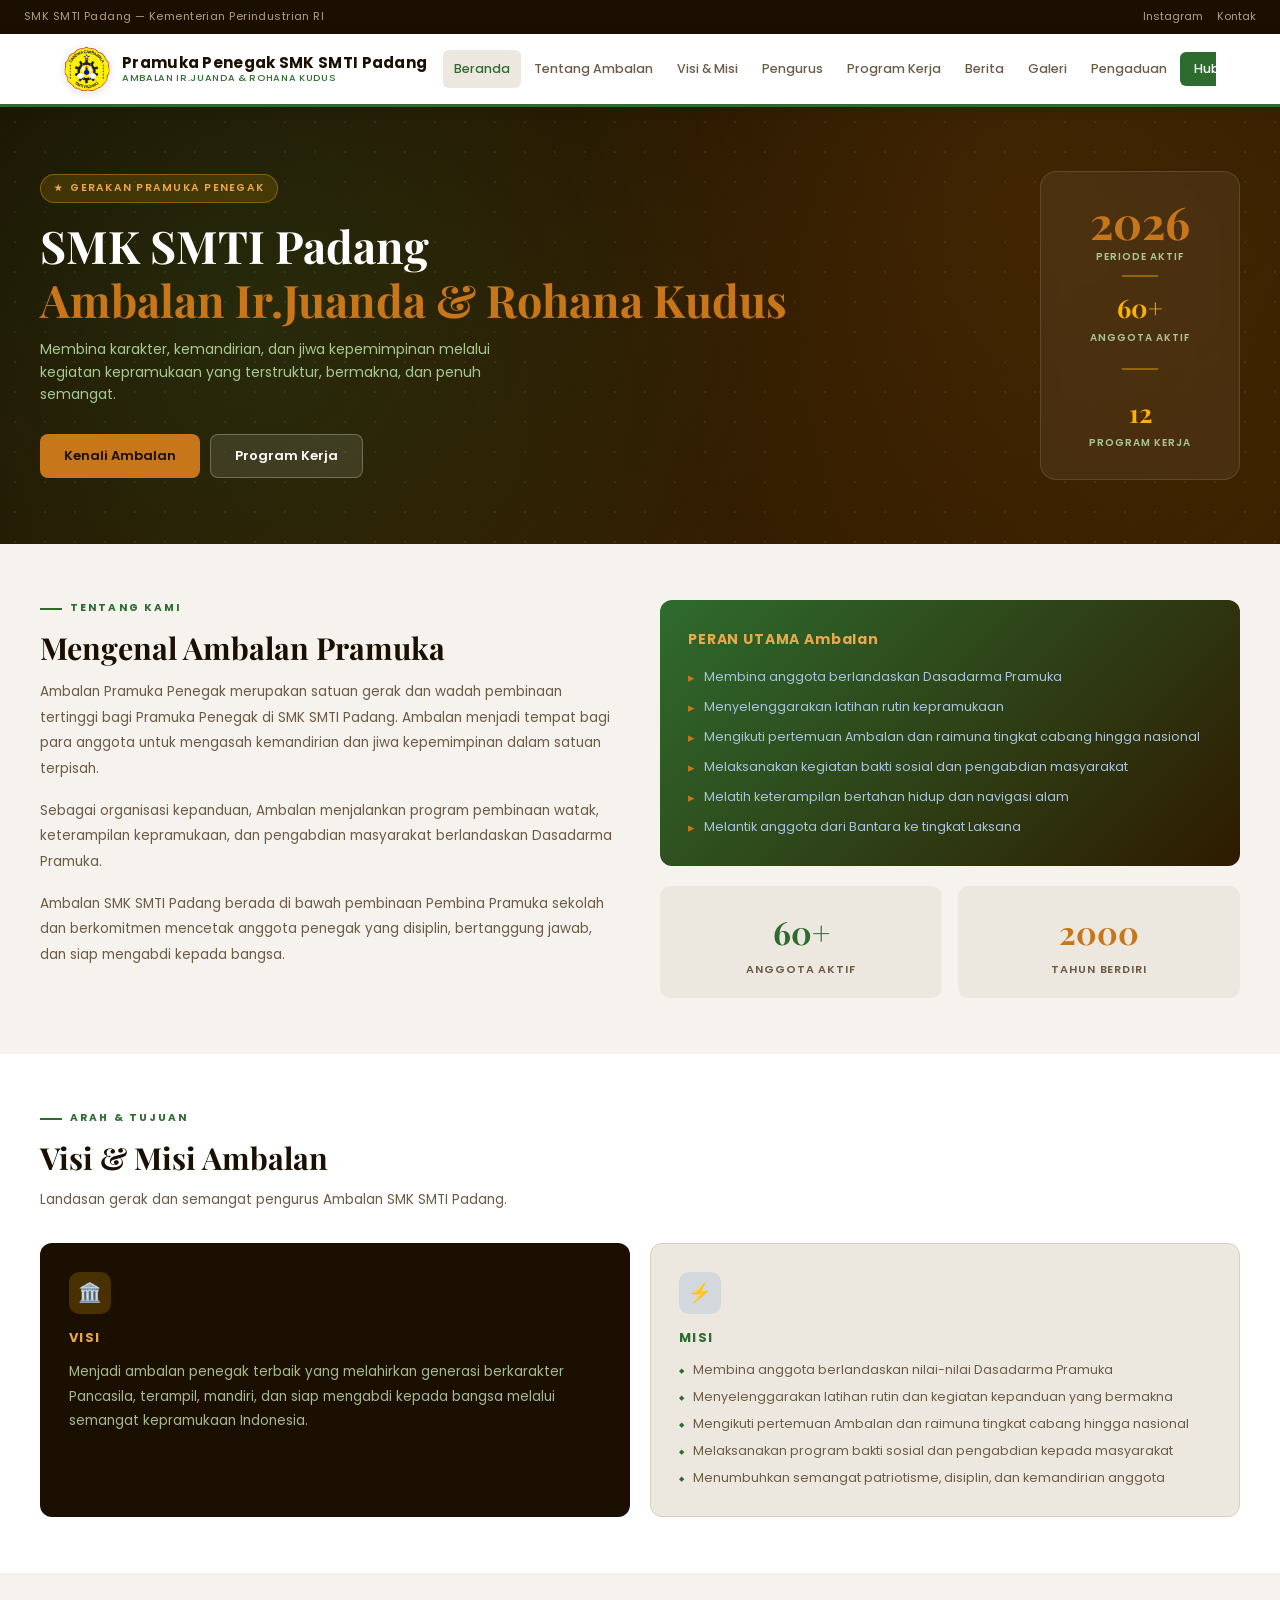
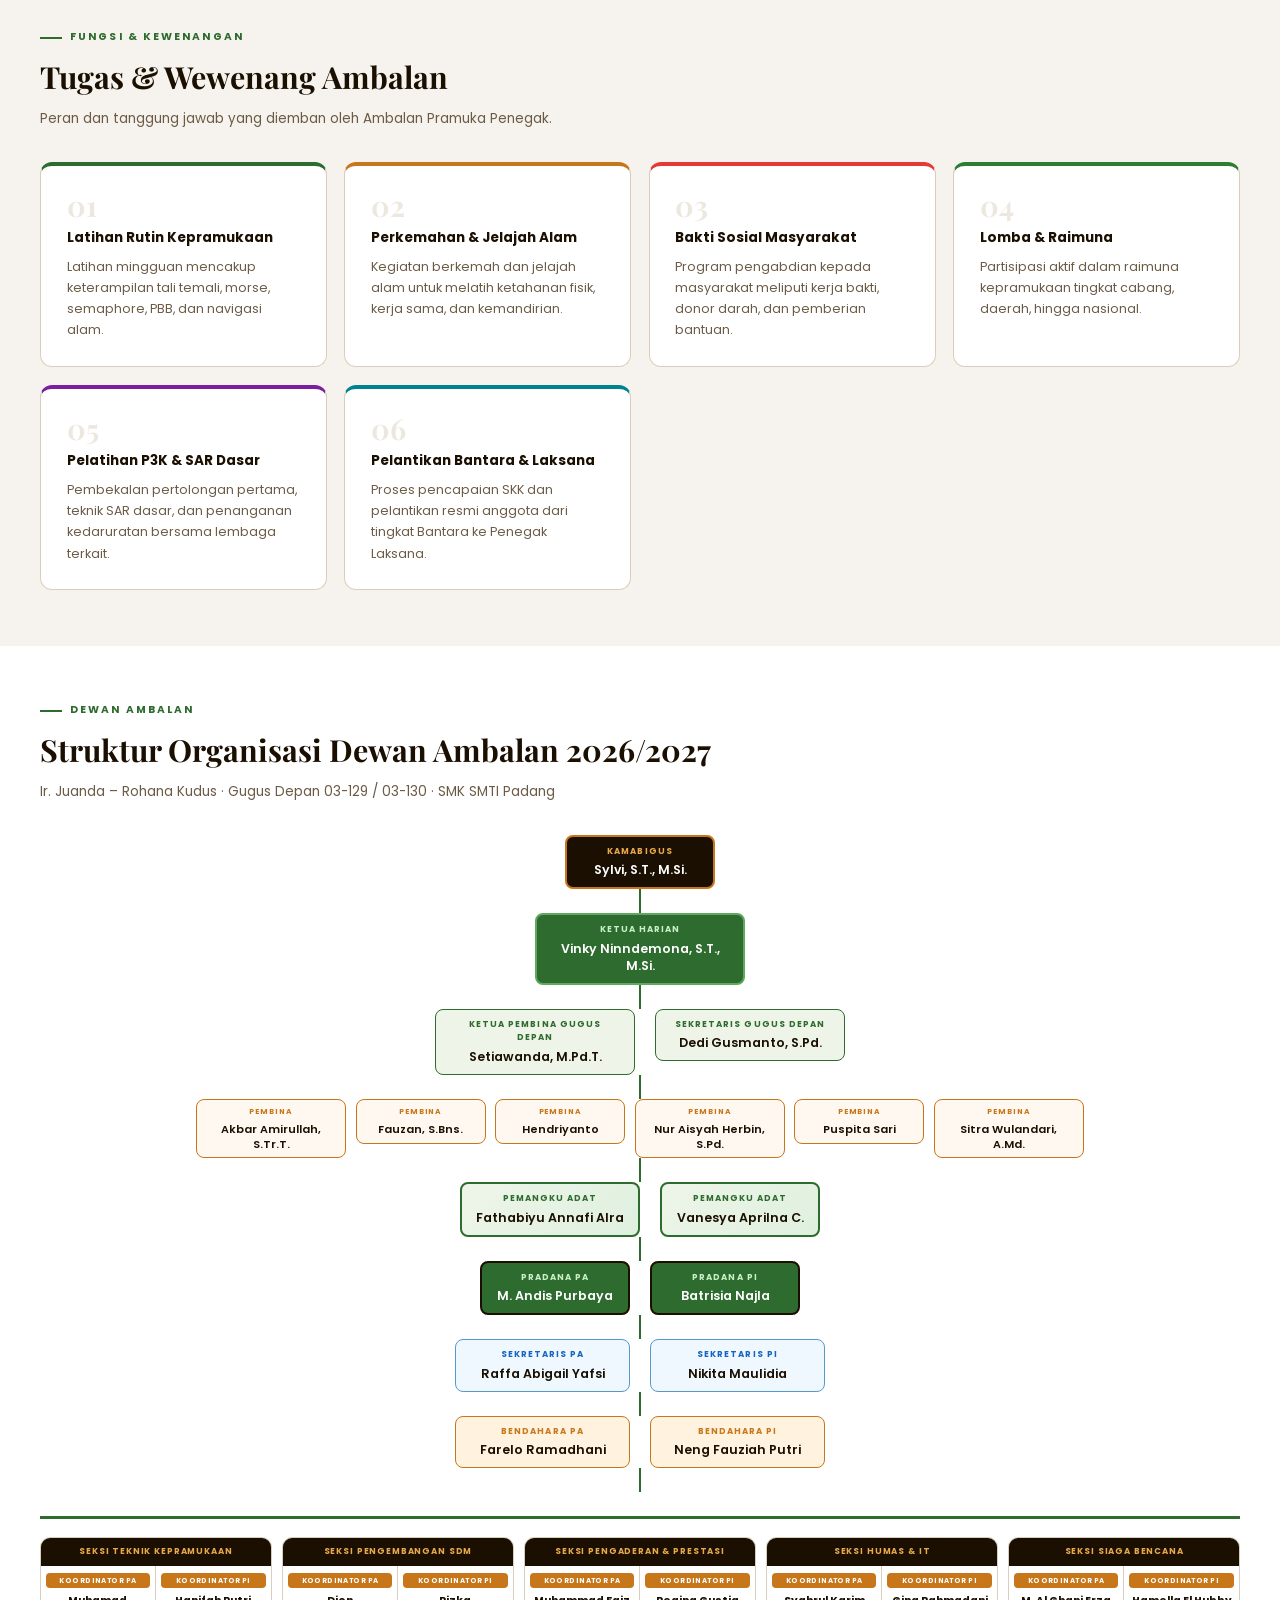
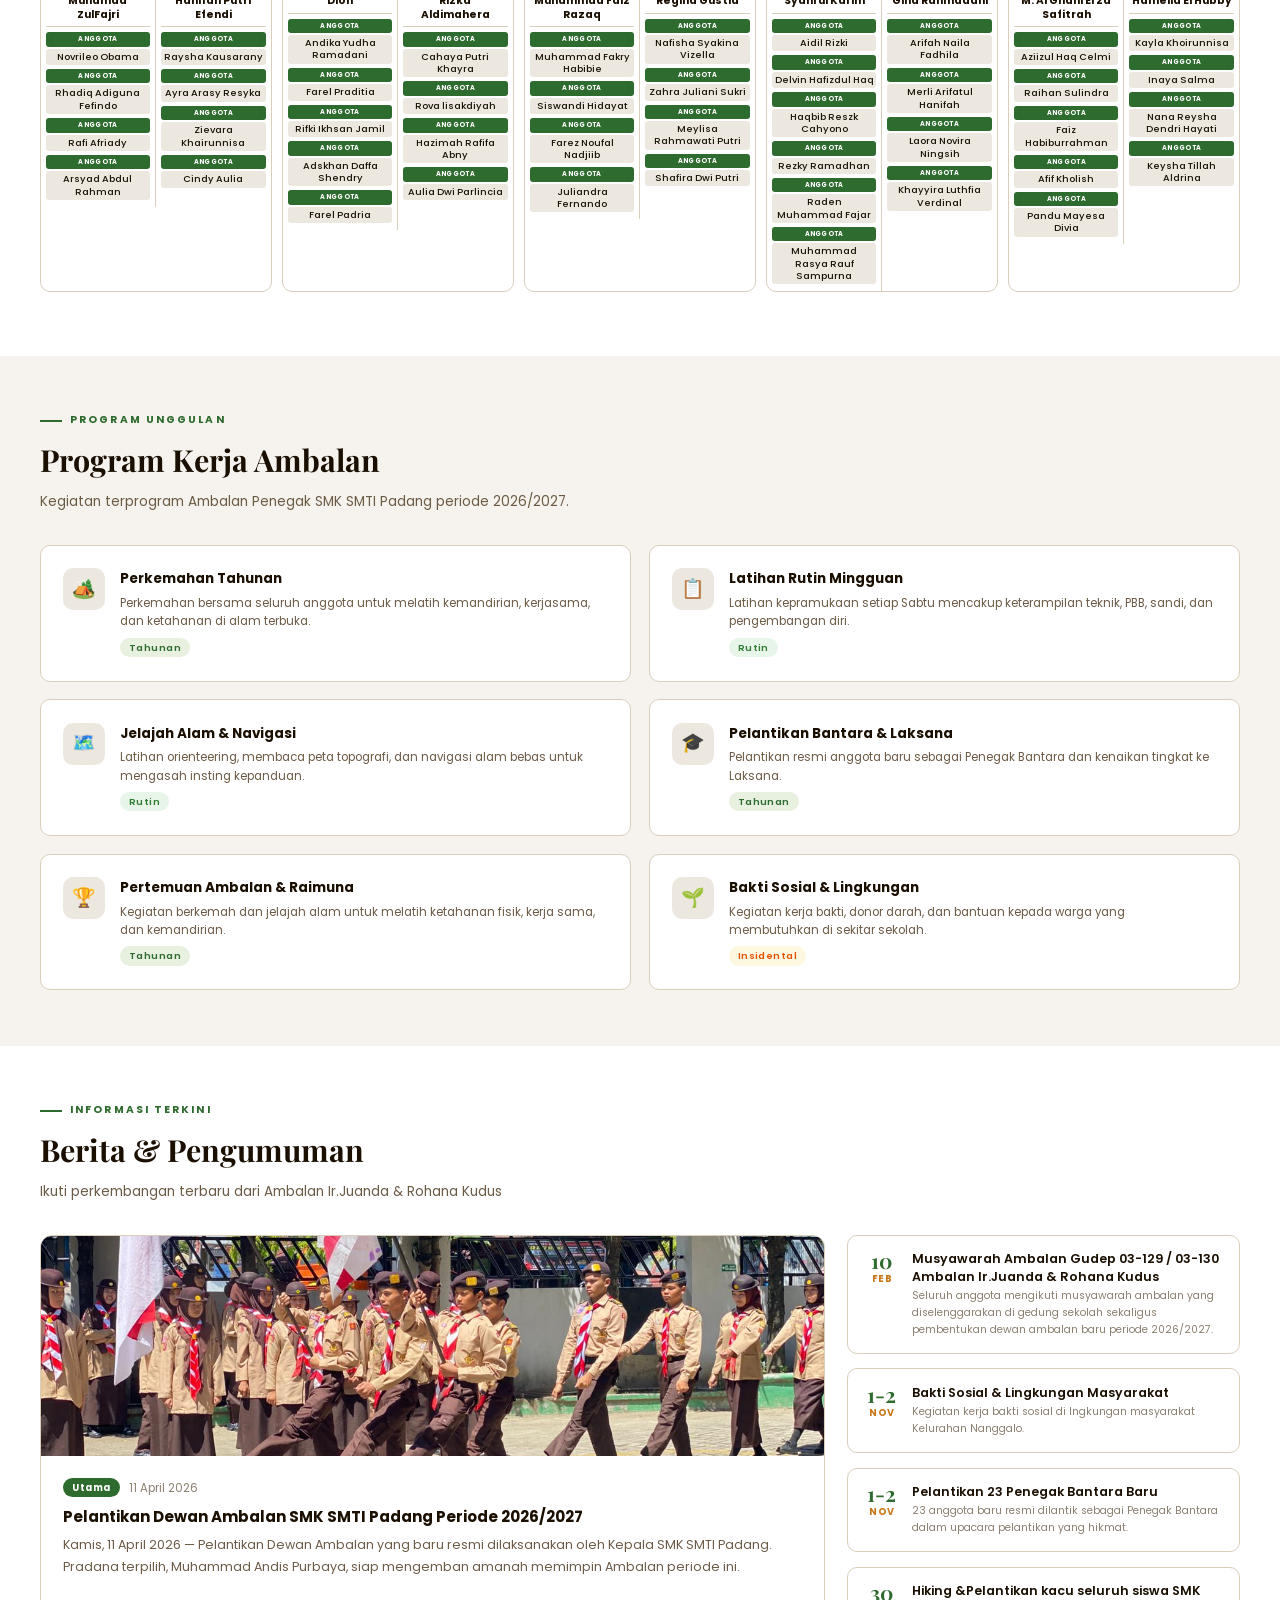
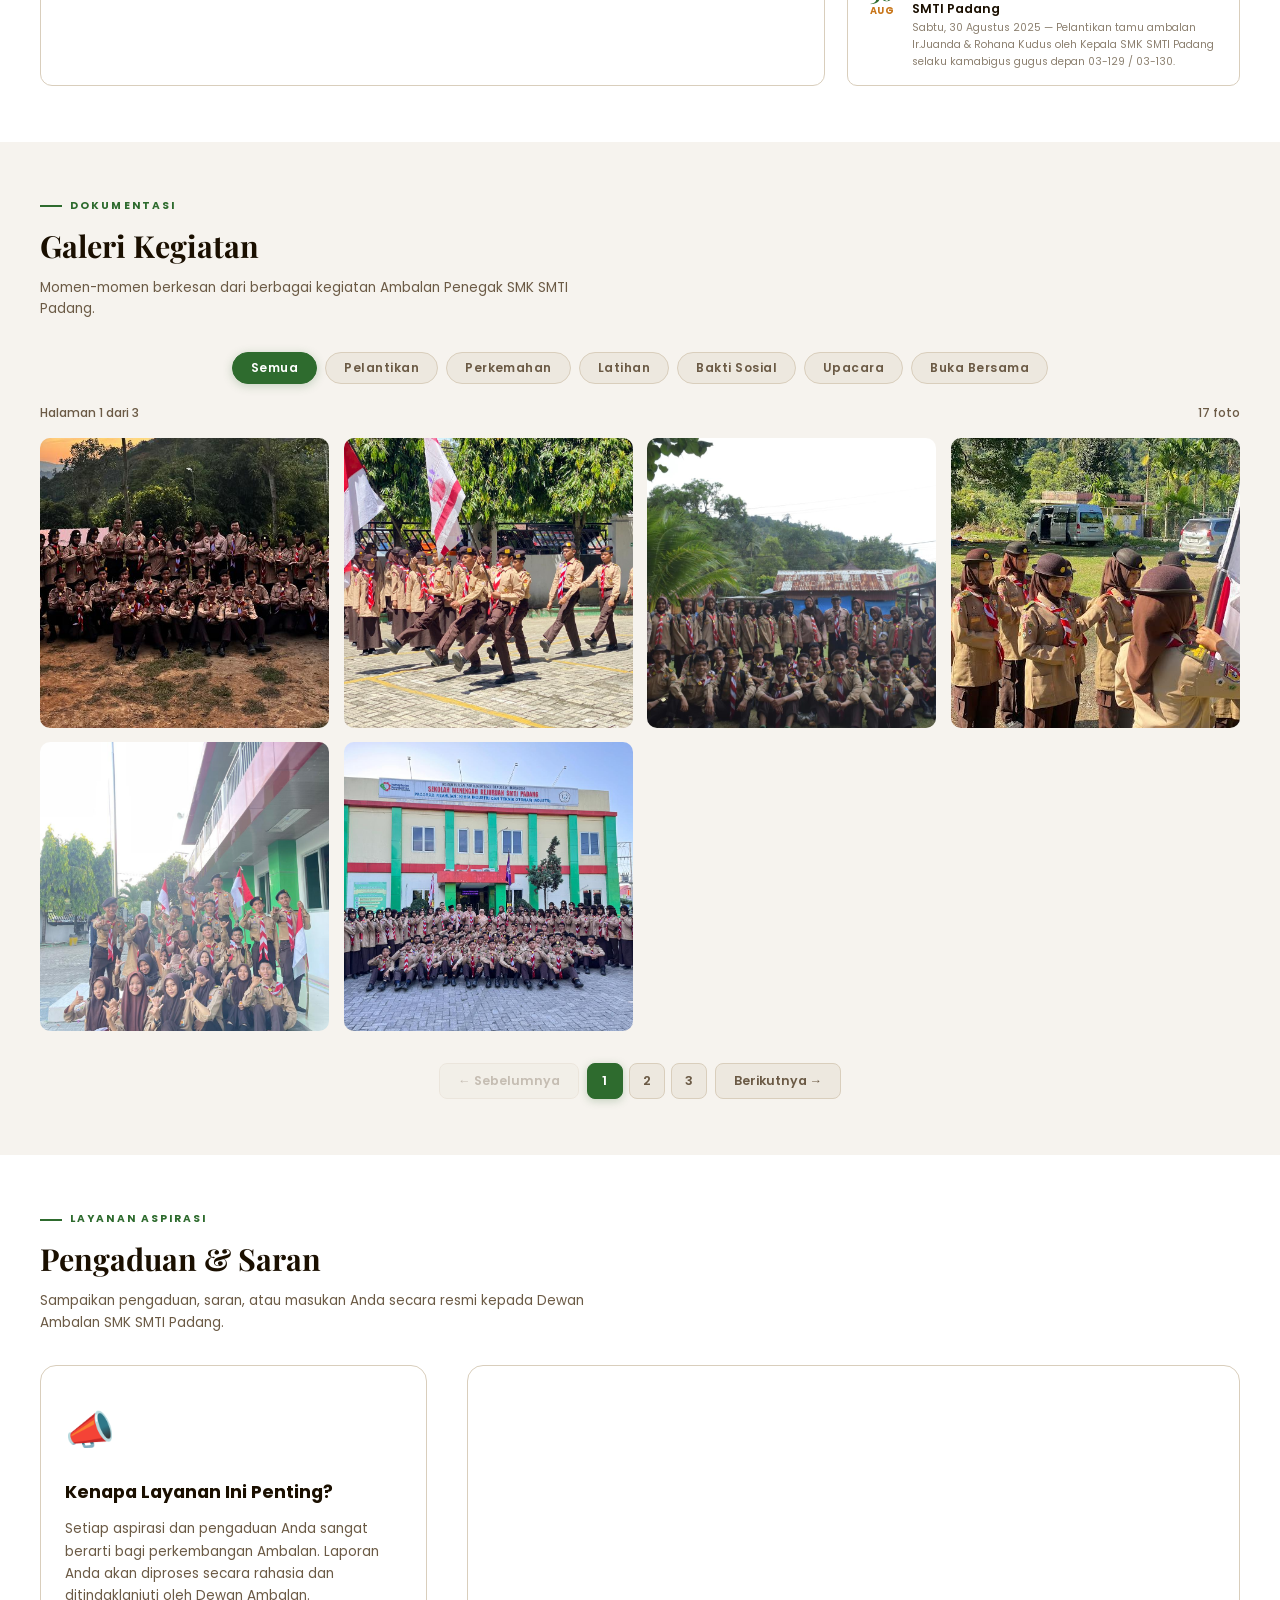
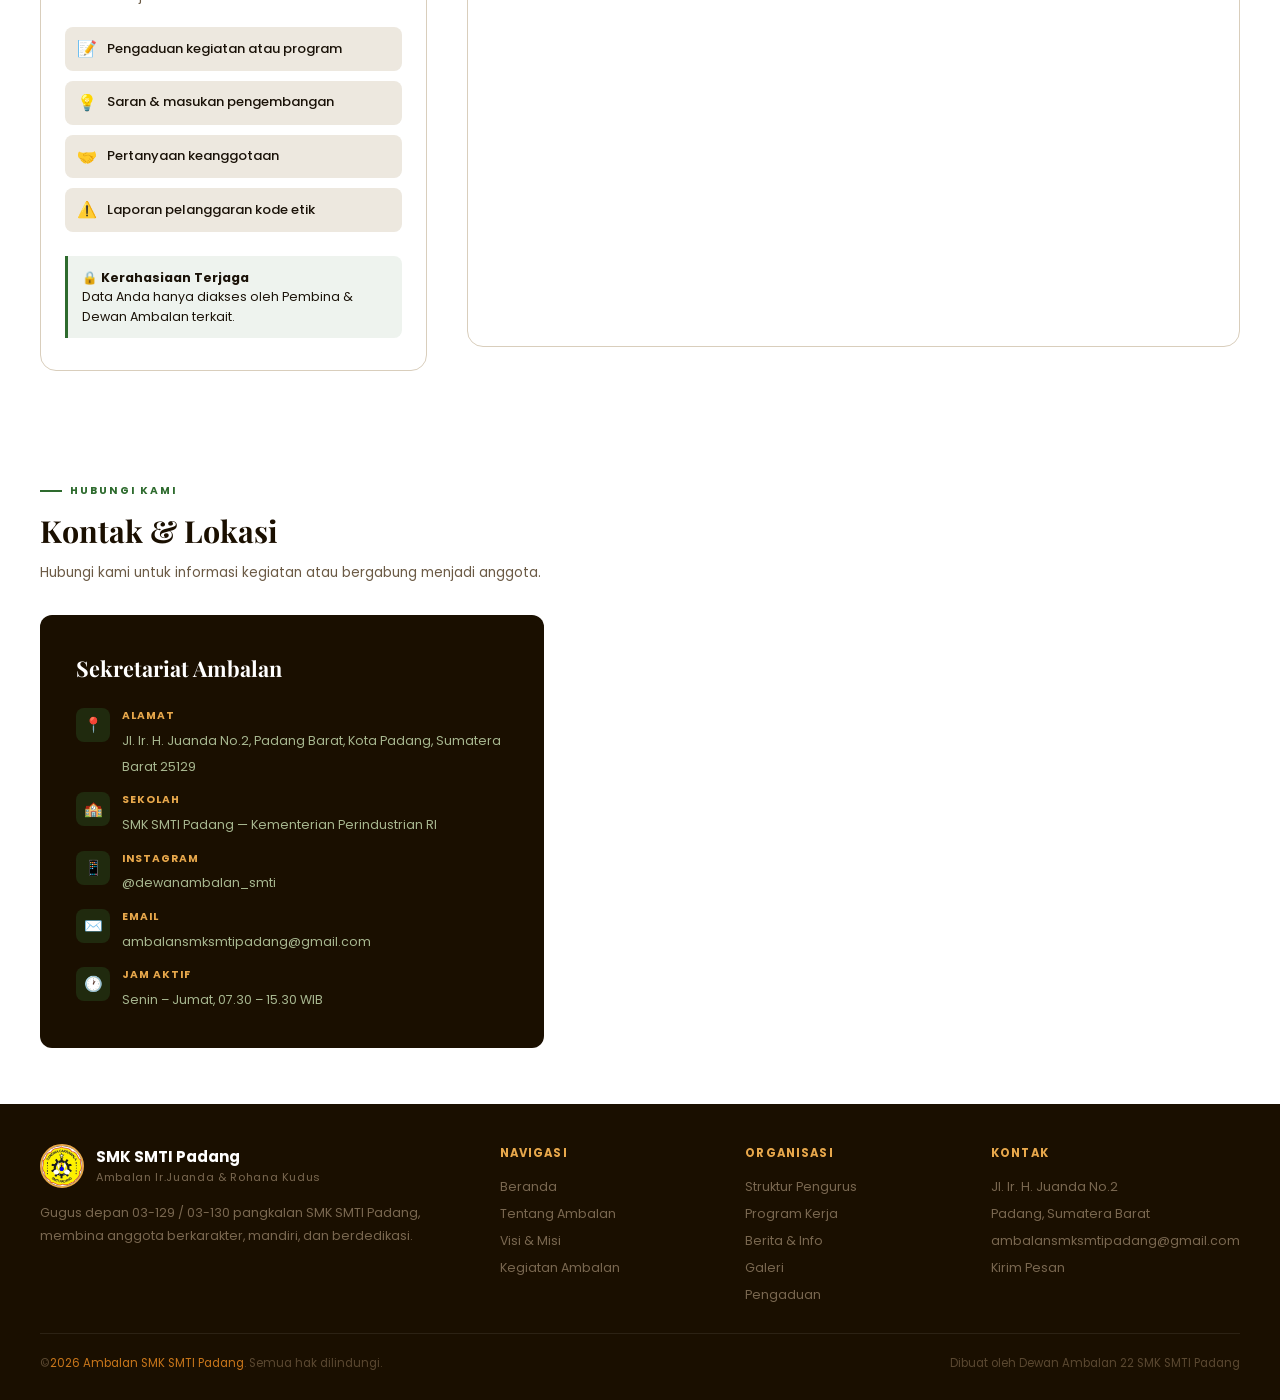
==== commit 3fb9fa1f: "Update index.html" ====
--- a/index.html
+++ b/index.html
@@ -5,19 +5,18 @@
 <head>
   <meta charset="UTF-8" />
   <meta name="viewport" content="width=device-width, initial-scale=1.0" />
-  <title data-cfg="identity.pageTitle">Ambalan Ir.Juanda &amp; Rohana Kudus SMK SMTI Padang</title>
+  <title>Ambalan Ir.Juanda &amp; Rohana Kudus SMK SMTI Padang</title>
   <link href="https://fonts.googleapis.com/css2?family=Poppins:wght@300;400;500;600;700;800&family=Playfair+Display:wght@700&display=swap" rel="stylesheet" />
   <link rel="stylesheet" href="styles.css" />
-  <!-- KONFIGURASI: edit semua foto, identitas, kontak, berita, dan galeri di config.js -->
   <script src="config.js"></script>
 </head>
 <body>
 
 <!-- TOP BAR -->
 <div class="topbar">
-  <div class="topbar-left" data-cfg="identity.schoolFull">SMK SMTI Padang — Kementerian Perindustrian RI</div>
+  <div class="topbar-left">SMK SMTI Padang — Kementerian Perindustrian RI</div>
   <div class="topbar-right">
-    <a data-cfg-href="contact.instagram" href="#" target="_blank" rel="noopener">Instagram</a>
+    <a href="https://instagram.com/dewanambalan_smti" target="_blank" rel="noopener">Instagram</a>
     <a href="#kontak" onclick="goTo('kontak'); return false;">Kontak</a>
   </div>
 </div>
@@ -26,15 +25,13 @@
 <nav id="navbar">
   <div class="nav-inner">
     <a href="#hero" class="nav-logo" onclick="goTo('hero'); return false;">
-      <img data-cfg-src="logo.path"
-           data-cfg-alt="logo.alt"
-           src="assets/images/logo/logo-pramuka.png"
+      <img src="assets/images/logo/logo-pramuka.png"
            alt="Logo Ambalan Pramuka Penegak SMK SMTI Padang"
            class="logo-image"
            loading="lazy">
       <div class="logo-text">
-        <div class="logo-main" data-cfg="identity.tagline">Pramuka Penegak SMK SMTI Padang</div>
-        <div class="logo-sub" data-cfg="identity.ambalan">Ambalan Ir.Juanda & Rohana Kudus</div>
+        <div class="logo-main">Pramuka Penegak SMK SMTI Padang</div>
+        <div class="logo-sub">Ambalan Ir.Juanda & Rohana Kudus</div>
       </div>
     </a>
     <div class="nav-menu" id="navMenu">
@@ -49,24 +46,12 @@
       <a onclick="goTo('kontak')" class="nav-link nav-cta">Hubungi Kami</a>
     </div>
     <button class="hamburger" id="hamburger" aria-label="Buka menu navigasi" aria-expanded="false">
-      <span></span><span></span><span></span>
+      <span>
     </button>
   </div>
-  <div class="mobile-menu" id="mobileMenu" aria-hidden="true">
-    <a onclick="goTo('hero'); closeMobileMenu();" class="mobile-link">Beranda</a>
-    <a onclick="goTo('tentang'); closeMobileMenu();" class="mobile-link">Tentang Ambalan</a>
-    <a onclick="goTo('visi-misi'); closeMobileMenu();" class="mobile-link">Visi &amp; Misi</a>
-    <a onclick="goTo('tugas'); closeMobileMenu();" class="mobile-link">Kegiatan Ambalan</a>
-    <a onclick="goTo('pengurus'); closeMobileMenu();" class="mobile-link">Pengurus</a>
-    <a onclick="goTo('proker'); closeMobileMenu();" class="mobile-link">Program Kerja</a>
-    <a onclick="goTo('berita'); closeMobileMenu();" class="mobile-link">Berita</a>
-    <a onclick="goTo('galeri'); closeMobileMenu();" class="mobile-link">Galeri</a>
-    <a onclick="goTo('pengaduan'); closeMobileMenu();" class="mobile-link">Pengaduan</a>
-    <a onclick="goTo('kontak'); closeMobileMenu();" class="mobile-link mobile-link-cta">Hubungi Kami</a>
-  </div>
 </nav>
 
-<!-- PAGE TABS -->
+<!-- PAGE TABS 
 <div class="page-tabs" id="pageTabs">
   <div class="page-tabs-inner">
     <div class="ptab active" onclick="goTo('hero')">Halaman Muka</div>
@@ -80,7 +65,7 @@
     <div class="ptab" onclick="goTo('pengaduan')">Pengaduan</div>
     <div class="ptab" onclick="goTo('kontak')">Kontak</div>
   </div>
-</div>
+</div> -->
 
 <!-- HERO -->
 <section class="hero" id="hero">
@@ -121,7 +106,6 @@
       <div class="about-body">
         <div class="section-label">Tentang Kami</div>
         <h2 class="section-title">Mengenal Ambalan Pramuka</h2>
-        <p class="section-desc">Mengenal lebih dekat organisasi Ambalan Pramuka Penegak di SMK SMTI Padang.</p>
         <p>Ambalan Pramuka Penegak merupakan satuan gerak dan wadah pembinaan tertinggi bagi Pramuka Penegak di SMK SMTI Padang. Ambalan menjadi tempat bagi para anggota untuk mengasah kemandirian dan jiwa kepemimpinan dalam satuan terpisah.</p>
         <p>Sebagai organisasi kepanduan, Ambalan menjalankan program pembinaan watak, keterampilan kepramukaan, dan pengabdian masyarakat berlandaskan Dasadarma Pramuka.</p>
         <p>Ambalan SMK SMTI Padang berada di bawah pembinaan Pembina Pramuka sekolah dan berkomitmen mencetak anggota penegak yang disiplin, bertanggung jawab, dan siap mengabdi kepada bangsa.</p>
@@ -140,11 +124,11 @@
         </div>
         <div style="margin-top:1.25rem;display:grid;grid-template-columns:1fr 1fr;gap:1rem;">
           <div style="background:var(--gray-light);border-radius:10px;padding:1.25rem;text-align:center;">
-            <div style="font-family:'Playfair Display',serif;font-size:2rem;font-weight:700;color:var(--blue);">85+</div>
+            <div style="font-family:'Playfair Display',serif;font-size:2rem;font-weight:700;color:var(--blue);">60+</div>
             <div style="font-size:11px;font-weight:600;color:var(--text-muted);letter-spacing:0.08em;text-transform:uppercase;margin-top:4px;">Anggota Aktif</div>
           </div>
           <div style="background:var(--gray-light);border-radius:10px;padding:1.25rem;text-align:center;">
-            <div style="font-family:'Playfair Display',serif;font-size:2rem;font-weight:700;color:var(--accent);">23+</div>
+            <div style="font-family:'Playfair Display',serif;font-size:2rem;font-weight:700;color:var(--accent);">2000</div>
             <div style="font-size:11px;font-weight:600;color:var(--text-muted);letter-spacing:0.08em;text-transform:uppercase;margin-top:4px;">Tahun Berdiri</div>
           </div>
         </div>
@@ -350,7 +334,7 @@
 
         <!-- ══════════════════════════
              SEKSI-SEKSI (5 seksi)
-        ══════════════════════════ -->
+        ════════════════════════════ -->
         <div class="org-seksi-wrap">
 
           <!-- SEKSI TEKNIK KEPRAMUKAAN -->
@@ -369,10 +353,6 @@
                   <div class="org-anggota-name">Rafi Afriady</div>
                   <div class="org-anggota-label">ANGGOTA</div>
                   <div class="org-anggota-name">Arsyad Abdul Rahman</div>
-                  <!--  <div class="org-anggota-label">ANGGOTA</div>
-                  <div class="org-anggota-name">Muhamad ZulFajri</div>
-                  <div class="org-anggota-label">ANGGOTA</div>
-                  <div class="org-anggota-name">Audi Riski</div>  -->
                 </div>
               </div>
               <div class="org-koord-col">
@@ -387,10 +367,6 @@
                   <div class="org-anggota-name">Zievara Khairunnisa</div>
                   <div class="org-anggota-label">ANGGOTA</div>
                   <div class="org-anggota-name">Cindy Aulia</div>
-                  <!--  <div class="org-anggota-label">ANGGOTA</div>
-                  <div class="org-anggota-name">Inaya Salma</div>
-                  <div class="org-anggota-label">ANGGOTA</div>
-                  <div class="org-anggota-name">Raysha Kausarany</div>   -->
                 </div>
               </div>
             </div>
@@ -414,8 +390,6 @@
                   <div class="org-anggota-name">Adskhan Daffa Shendry</div>
                   <div class="org-anggota-label">ANGGOTA</div>
                   <div class="org-anggota-name">Farel Padria</div>
-                  <!-- <div class="org-anggota-label">ANGGOTA</div>
-                  <div class="org-anggota-name">M.Al Ghani Ezza Safirah</div>  -->
                 </div>
               </div>
               <div class="org-koord-col">
@@ -430,8 +404,6 @@
                   <div class="org-anggota-name">Hazimah Rafifa Abny</div>
                   <div class="org-anggota-label">ANGGOTA</div>
                   <div class="org-anggota-name">Aulia Dwi Parlincia</div>
-                  <!-- <div class="org-anggota-label">ANGGOTA</div>
-                  <div class="org-anggota-name">Nafisha Syakina Vicella</div>  -->
                 </div>
               </div>
             </div>
@@ -453,12 +425,6 @@
                   <div class="org-anggota-name">Farez Noufal Nadjiib</div>
                   <div class="org-anggota-label">ANGGOTA</div>
                   <div class="org-anggota-name">Juliandra Fernando</div>
-                  <!-- <div class="org-anggota-label">ANGGOTA</div>
-                  <div class="org-anggota-name">M. Faiz Razaq</div>
-                  <div class="org-anggota-label">ANGGOTA</div>
-                  <div class="org-anggota-name">Siswandi Hidayat</div>
-                  <div class="org-anggota-label">ANGGOTA</div>
-                  <div class="org-anggota-name">Farez Naufal Nadjih</div>  -->
                 </div>
               </div>
               <div class="org-koord-col">
@@ -473,10 +439,6 @@
                   <div class="org-anggota-name">Meylisa Rahmawati Putri </div>
                   <div class="org-anggota-label">ANGGOTA</div>
                   <div class="org-anggota-name">Shafira Dwi Putri</div>
-                  <!--  <div class="org-anggota-label">ANGGOTA</div>
-                  <div class="org-anggota-name">Regina Gastia</div>
-                  <div class="org-anggota-label">ANGGOTA</div>
-                  <div class="org-anggota-name">Batrisia Najla</div>  -->
                 </div>
               </div>
             </div>
@@ -502,8 +464,6 @@
                   <div class="org-anggota-name">Raden Muhammad Fajar</div>
                   <div class="org-anggota-label">ANGGOTA</div>
                   <div class="org-anggota-name">Muhammad Rasya Rauf Sampurna</div>
-                  <!-- <div class="org-anggota-label">ANGGOTA</div>
-                  <div class="org-anggota-name">Haajib Reszk Cahyono</div>  -->
                 </div>
               </div>
               <div class="org-koord-col">
@@ -518,10 +478,6 @@
                   <div class="org-anggota-name">Laora Novira Ningsih</div>
                   <div class="org-anggota-label">ANGGOTA</div>
                   <div class="org-anggota-name">Khayyira Luthfia Verdinal</div>
-                  <!--  <div class="org-anggota-label">ANGGOTA</div>
-                  <div class="org-anggota-name">Ayra Arasy Resyka</div>
-                  <div class="org-anggota-label">ANGGOTA</div>
-                  <div class="org-anggota-name">Merli Arifatul Hanifah</div>  -->
                 </div>
               </div>
             </div>
@@ -545,10 +501,6 @@
                   <div class="org-anggota-name">Afif Kholish</div>
                   <div class="org-anggota-label">ANGGOTA</div>
                   <div class="org-anggota-name">Pandu Mayesa Divia</div>
-                  <!--  <div class="org-anggota-label">ANGGOTA</div>
-                  <div class="org-anggota-name">Delvin Mujfadzal Haq</div>
-                  <div class="org-anggota-label">ANGGOTA</div>
-                  <div class="org-anggota-name">Andhika Yudha Ramadhani</div>  -->
                 </div>
               </div>
               <div class="org-koord-col">
@@ -745,10 +697,56 @@
       <div class="section-label">Informasi Terkini</div>
       <h2 class="section-title">Berita &amp; Pengumuman</h2>
       <p class="section-desc">Ikuti perkembangan terbaru dari Ambalan Ir.Juanda &amp; Rohana Kudus</p>
-      <!-- Konten berita di-render otomatis dari config.js (SITE_CONFIG.beritaMain & beritaList) -->
       <div class="berita-grid">
-        <div class="berita-main" id="beritaMain"></div>
-        <div class="berita-list-side" id="beritaList"></div>
+        <div class="berita-main">
+          <div class="berita-img-wrap">
+            <img
+              src="assets/images/berita/pelantikan-dewan-2026-2027.png"
+              alt="Pelantikan Dewan Ambalan SMK SMTI Padang Periode 2026/2027"
+              class="berita-img-foto"
+              loading="lazy"
+              onerror="this.style.display='none';this.nextElementSibling.style.display='flex'">
+            <div class="berita-img-fallback">🏆</div>
+          </div>
+          <div class="berita-body">
+            <div class="berita-meta">
+              <span class="berita-tag">Utama</span>
+              <span class="berita-date">11 April 2026</span>
+            </div>
+            <h3>Pelantikan Dewan Ambalan SMK SMTI Padang Periode 2026/2027</h3>
+            <p>Kamis, 11 April 2026 — Pelantikan Dewan Ambalan yang baru resmi dilaksanakan oleh Kepala SMK SMTI Padang. Pradana terpilih, Muhammad Andis Purbaya, siap mengemban amanah memimpin Ambalan periode ini.</p>
+          </div>
+        </div>
+        <div class="berita-list-side">
+          <div class="berita-item">
+            <div class="berita-item-date"><div class="bid-num">10</div><div class="bid-mon">Feb</div></div>
+            <div class="berita-item-text">
+              <h4>Musyawarah Ambalan Gudep 03-129 / 03-130 Ambalan Ir.Juanda & Rohana Kudus</h4>
+              <p>Seluruh anggota mengikuti musyawarah ambalan yang diselenggarakan di gedung sekolah sekaligus pembentukan dewan ambalan baru periode 2026/2027.</p>
+            </div>
+          </div>
+          <div class="berita-item">
+            <div class="berita-item-date"><div class="bid-num">1-2</div><div class="bid-mon">Nov</div></div>
+            <div class="berita-item-text">
+              <h4>Bakti Sosial &amp; Lingkungan Masyarakat</h4>
+              <p>Kegiatan kerja bakti sosial di lngkungan masyarakat Kelurahan Nanggalo.</p>
+            </div>
+          </div>
+          <div class="berita-item">
+            <div class="berita-item-date"><div class="bid-num">1-2</div><div class="bid-mon">Nov</div></div>
+            <div class="berita-item-text">
+              <h4>Pelantikan 23 Penegak Bantara Baru</h4>
+              <p>23 anggota baru resmi dilantik sebagai Penegak Bantara dalam upacara pelantikan yang hikmat.</p>
+            </div>
+          </div>
+          <div class="berita-item">
+            <div class="berita-item-date"><div class="bid-num">30</div><div class="bid-mon">Aug</div></div>
+            <div class="berita-item-text">
+              <h4>Hiking &amp;Pelantikan kacu seluruh siswa SMK SMTI Padang</h4>
+              <p>Sabtu, 30 Agustus 2025 — Pelantikan tamu ambalan Ir.Juanda & Rohana Kudus oleh Kepala SMK SMTI Padang selaku kamabigus gugus depan 03-129 / 03-130.</p>
+            </div>
+          </div>
+        </div>
       </div>
     </div>
   </section>
@@ -767,7 +765,7 @@
       <button class="gfilter-btn" onclick="filterGaleri('pelantikan', this)">Pelantikan</button>
       <button class="gfilter-btn" onclick="filterGaleri('perkemahan', this)">Perkemahan</button>
       <button class="gfilter-btn" onclick="filterGaleri('latihan', this)">Latihan</button>
-      <button class="gfilter-btn" onclick="filterGaleri('bakti-sosial', this)">Bakti Sosial</button>
+      <button class="gfilter-btn" onclick="filterGaleri('sosial', this)">Bakti Sosial</button>
       <button class="gfilter-btn" onclick="filterGaleri('upacara', this)">Upacara</button>
       <button class="gfilter-btn" onclick="filterGaleri('bukber', this)">Buka Bersama</button>
     </div>
@@ -778,10 +776,147 @@
       <span id="galeriCountText">8 foto</span>
     </div>
 
-    <!-- Galeri di-render otomatis dari config.js (SITE_CONFIG.galeri).
-         Untuk menambah/mengganti foto: edit array galeri di config.js. -->
-    <div class="galeri-grid" id="galeriGrid"></div>
-
+    <div class="galeri-grid" id="galeriGrid">
+
+      <!-- ── PELANTIKAN ── -->
+      <div class="galeri-item" data-title="Pelantikan Bantara Baru 2025" data-kategori="pelantikan" data-date="November 2025" data-desc="Pelantikan resmi 23 anggota baru sebagai Penegak Bantara Ambalan Ir.Juanda &amp; Rohana Kudus." onclick="openLightbox(this)">
+        <img src="assets/images/galeri/pelantikan/pelantikan-bantara-baru.png" alt="Pelantikan Bantara Baru 2025" class="galeri-thumb" loading="lazy">
+        <div class="galeri-overlay">
+          <span class="galeri-label">Pelantikan Bantara Baru</span>
+          <span class="galeri-date-badge">Nov 2025</span>
+        </div>
+      </div>
+      <div class="galeri-item" data-title="Pelantikan Dewan Ambalan 2026–2027" data-kategori="pelantikan" data-date="April 2026" data-desc="Pelantikan Dewan Ambalan Ir.Juanda &amp; Rohana Kudus periode 2026–2027 oleh Kepala SMK SMTI Padang." onclick="openLightbox(this)">
+        <img src="assets/images/galeri/pelantikan/pelantikan-dewan-2026-2027.png" alt="Pelantikan Dewan 2026-2027" class="galeri-thumb" loading="lazy">
+        <div class="galeri-overlay">
+          <span class="galeri-label">Pelantikan Dewan</span>
+          <span class="galeri-date-badge">Apr 2026</span>
+        </div>
+      </div>
+      <div class="galeri-item" data-title="Pelantikan &amp; Pengukuhan Kacu" data-kategori="pelantikan" data-date="Agustus 2025" data-desc="Hiking dan pelantikan kacu seluruh siswa SMK SMTI Padang sebagai tamu ambalan Ir.Juanda &amp; Rohana Kudus." onclick="openLightbox(this)">
+        <img src="assets/images/galeri/pelantikan/pelantikan-kacu.png" alt="Pelantikan Kacu" class="galeri-thumb" loading="lazy">
+        <div class="galeri-overlay">
+          <span class="galeri-label">Pelantikan Kacu</span>
+          <span class="galeri-date-badge">Agu 2025</span>
+        </div>
+      </div>
+      <div class="galeri-item" data-title="Pelantikan Laksana Putri 2025" data-kategori="pelantikan" data-date="2025" data-desc="Pelantikan resmi anggota putri yang mencapai tingkat Penegak Laksana." onclick="openLightbox(this)">
+        <img src="assets/images/galeri/pelantikan/pelantikan-laksana-cewek-2025.png" alt="Pelantikan Laksana Putri 2025" class="galeri-thumb" loading="lazy">
+        <div class="galeri-overlay">
+          <span class="galeri-label">Pelantikan Laksana Putri</span>
+          <span class="galeri-date-badge">Mei 2025</span>
+        </div>
+      </div>
+      <div class="galeri-item" data-title="Pengambilan Laksana 2025" data-kategori="pelantikan" data-date="2025" data-desc="Proses pengambilan tingkat Penegak Laksana oleh anggota Ambalan SMK SMTI Padang." onclick="openLightbox(this)">
+        <img src="assets/images/galeri/pelantikan/pengambilan-laksana-2025.png" alt="Pengambilan Laksana 2025" class="galeri-thumb" loading="lazy">
+        <div class="galeri-overlay">
+          <span class="galeri-label">Pengambilan Laksana</span>
+          <span class="galeri-date-badge">Mei 2025</span>
+        </div>
+      </div>
+      <div class="galeri-item" data-title="Pelantikan Dewan Periode 2025–2026" data-kategori="pelantikan" data-date="2025" data-desc="Pelantikan Dewan Ambalan Ir.Juanda &amp; Rohana Kudus periode 2025–2026." onclick="openLightbox(this)">
+        <img src="assets/images/galeri/pelantikan/penlantikan-dewan-periode-2025-2026.png" alt="Pelantikan Dewan 2025-2026" class="galeri-thumb" loading="lazy">
+        <div class="galeri-overlay">
+          <span class="galeri-label">Pelantikan Dewan</span>
+          <span class="galeri-date-badge">2025</span>
+        </div>
+      </div>
+
+      <!-- ── PERKEMAHAN ── -->
+      <div class="galeri-item" data-title="Perkemahan Tahunan" data-kategori="perkemahan" data-date="2025" data-desc="Perkemahan bersama seluruh anggota untuk melatih kemandirian, kerjasama, dan ketahanan di alam terbuka." onclick="openLightbox(this)">
+        <img src="assets/images/galeri/perkemahan/perkemahan-tahunan.png" alt="Perkemahan Tahunan" class="galeri-thumb" loading="lazy">
+        <div class="galeri-overlay">
+          <span class="galeri-label">Perkemahan Tahunan</span>
+          <span class="galeri-date-badge">Mei 2025</span>
+        </div>
+      </div>
+      <div class="galeri-item" data-title="Hiking 2025 (Sesi 1)" data-kategori="perkemahan" data-date="Agustus 2025" data-desc="Kegiatan hiking bersama anggota Ambalan sebagai bagian dari rangkaian pelantikan kacu." onclick="openLightbox(this)">
+        <img src="assets/images/galeri/perkemahan/hiking-v1-2025.png" alt="Hiking 2025 Sesi 1" class="galeri-thumb" loading="lazy">
+        <div class="galeri-overlay">
+          <span class="galeri-label">Hiking (Sesi 1)</span>
+          <span class="galeri-date-badge">Agu 2025</span>
+        </div>
+      </div>
+      <div class="galeri-item" data-title="Hiking 2025 (Sesi 2)" data-kategori="perkemahan" data-date="Agustus 2025" data-desc="Dokumentasi lanjutan kegiatan hiking Ambalan SMK SMTI Padang 2025." onclick="openLightbox(this)">
+        <img src="assets/images/galeri/perkemahan/hiking-v2-2025.png" alt="Hiking 2025 Sesi 2" class="galeri-thumb" loading="lazy">
+        <div class="galeri-overlay">
+          <span class="galeri-label">Hiking (Sesi 2)</span>
+          <span class="galeri-date-badge">Agu 2025</span>
+        </div>
+      </div>
+      <div class="galeri-item" data-title="Musyawarah Ambalan 2025" data-kategori="perkemahan" data-date="Februari 2025" data-desc="Musyawarah Ambalan Gudep 03-129/03-130 sekaligus pembentukan dewan ambalan baru." onclick="openLightbox(this)">
+        <img src="assets/images/galeri/perkemahan/musbalan-2025.png" alt="Musbalan 2025" class="galeri-thumb" loading="lazy">
+        <div class="galeri-overlay">
+          <span class="galeri-label">Musyawarah Ambalan</span>
+          <span class="galeri-date-badge">Feb 2025</span>
+        </div>
+      </div>
+      <div class="galeri-item" data-title="Persami Korps Kadet Republik Indonesia" data-kategori="perkemahan" data-date="2025" data-desc="Perkemahan Sabtu–Minggu bersama Korps Kadet Republik Indonesia." onclick="openLightbox(this)">
+        <img src="assets/images/galeri/perkemahan/persami-kkri.png" alt="Persami Korps Kadet RI" class="galeri-thumb" loading="lazy">
+        <div class="galeri-overlay">
+          <span class="galeri-label">Persami Korps Kadet RI</span>
+          <span class="galeri-date-badge">Nov 2025</span>
+        </div>
+      </div>
+
+      <!-- ── UPACARA ── -->
+      <div class="galeri-item" data-title="Petugas Upacara Bendera" data-kategori="upacara" data-date="2025" data-desc="Ambalan SMK SMTI Padang bertugas sebagai petugas upacara bendera sekolah." onclick="openLightbox(this)">
+        <img src="assets/images/galeri/upacara/petugas-upacara-bendera.png" alt="Petugas Upacara Bendera" class="galeri-thumb" loading="lazy">
+        <div class="galeri-overlay">
+          <span class="galeri-label">Petugas Upacara Bendera</span>
+          <span class="galeri-date-badge">Okt 2025</span>
+        </div>
+      </div>
+      <div class="galeri-item" data-title="Upacara Pembukaan Raimuna Daerah" data-kategori="upacara" data-date="2025" data-desc="Upacara resmi pembukaan Raimuna Daerah yang diikuti oleh Ambalan SMK SMTI Padang." onclick="openLightbox(this)">
+        <img src="assets/images/galeri/upacara/upacara-pembukaan-raimuna-daerah.png" alt="Upacara Pembukaan Raimuna Daerah" class="galeri-thumb" loading="lazy">
+        <div class="galeri-overlay">
+          <span class="galeri-label">Raimuna Daerah</span>
+          <span class="galeri-date-badge">Nov 2025</span>
+        </div>
+      </div>
+      <div class="galeri-item" data-title="Upacara Sumpah Pemuda ke-97" data-kategori="upacara" data-date="Oktober 2024" data-desc="Ambalan SMK SMTI Padang berpartisipasi dalam upacara peringatan Hari Sumpah Pemuda ke-97." onclick="openLightbox(this)">
+        <img src="assets/images/galeri/upacara/upacara-sumpah-pemuda-97.png" alt="Upacara Sumpah Pemuda ke-97" class="galeri-thumb" loading="lazy">
+        <div class="galeri-overlay">
+          <span class="galeri-label">Sumpah Pemuda ke-97</span>
+          <span class="galeri-date-badge">Okt 2024</span>
+        </div>
+      </div>
+
+      <!-- ── LATIHAN ── -->
+      <div class="galeri-item" data-title="Latihan Rutin Kepramukaan" data-kategori="latihan" data-date="2025" data-desc="Latihan mingguan mencakup keterampilan tali temali, morse, semaphore, PBB, dan navigasi alam." onclick="openLightbox(this)">
+        <img src="assets/images/galeri/latihan/latihan-rutin-kepramukaan.png" alt="Latihan Rutin Kepramukaan" class="galeri-thumb" loading="lazy">
+        <div class="galeri-overlay">
+          <span class="galeri-label">Latihan Rutin Kepramukaan</span>
+          <span class="galeri-date-badge">Jun 2025</span>
+        </div>
+      </div>
+
+      <!-- ── BAKTI SOSIAL ── -->
+      <div class="galeri-item" data-title="Bakti Sosial Masyarakat" data-kategori="sosial" data-date="November 2025" data-desc="Kegiatan kerja bakti sosial di lingkungan masyarakat Kelurahan Nanggalo." onclick="openLightbox(this)">
+        <img src="assets/images/galeri/bakti-sosial/bakti-sosial-masyrakat.png" alt="Bakti Sosial Masyarakat" class="galeri-thumb" loading="lazy">
+        <div class="galeri-overlay">
+          <span class="galeri-label">Bakti Sosial Masyarakat</span>
+          <span class="galeri-date-badge">Nov 2025</span>
+        </div>
+      </div>
+
+      <!-- ── BUKBER ── -->
+      <div class="galeri-item" data-title="Buka Bersama 3 Angkatan 2025" data-kategori="bukber" data-date="Ramadan 2025" data-desc="Kegiatan buka bersama yang dihadiri oleh 3 angkatan Ambalan SMK SMTI Padang sebagai ajang silaturahmi." onclick="openLightbox(this)">
+        <img src="assets/images/galeri/bukber/buka-bersama-3-anggkatan-2025.png" alt="Buka Bersama 3 Angkatan 2025" class="galeri-thumb" loading="lazy">
+        <div class="galeri-overlay">
+          <span class="galeri-label">Bukber 3 Angkatan</span>
+          <span class="galeri-date-badge">Ramadan 2025</span>
+        </div>
+      </div>
+      <div class="galeri-item" data-title="Buka Bersama 3 Angkatan 2026" data-kategori="bukber" data-date="Ramadan 2026" data-desc="Kegiatan buka bersama tahunan yang mempertemukan alumni dan anggota aktif Ambalan SMK SMTI Padang." onclick="openLightbox(this)">
+        <img src="assets/images/galeri/bukber/buka-bersama-3-anggkatan-2026.png" alt="Buka Bersama 3 Angkatan 2026" class="galeri-thumb" loading="lazy">
+        <div class="galeri-overlay">
+          <span class="galeri-label">Bukber 3 Angkatan</span>
+          <span class="galeri-date-badge">Ramadan 2026</span>
+        </div>
+      </div>
+
+    </div>
 
     <!-- Pagination -->
     <div class="galeri-pagination" id="galeriPagination">
@@ -882,35 +1017,35 @@
               <div class="kontak-icon">📍</div>
               <div class="kontak-row-text">
                 <strong>Alamat</strong>
-                <span data-cfg="contact.address">Jl. Ir. H. Juanda No.2, Padang Barat, Kota Padang, Sumatera Barat 25129</span>
+                <span>Jl. Ir. H. Juanda No.2, Padang Barat, Kota Padang, Sumatera Barat 25129</span>
               </div>
             </div>
             <div class="kontak-row">
               <div class="kontak-icon">🏫</div>
               <div class="kontak-row-text">
                 <strong>Sekolah</strong>
-                <span data-cfg="contact.school">SMK SMTI Padang — Kementerian Perindustrian RI</span>
+                <span>SMK SMTI Padang — Kementerian Perindustrian RI</span>
               </div>
             </div>
             <div class="kontak-row">
               <div class="kontak-icon">📱</div>
               <div class="kontak-row-text">
                 <strong>Instagram</strong>
-                <a data-cfg-href="contact.instagram" data-cfg="contact.instagramHandle" href="#" target="_blank" rel="noopener" class="kontak-link">@dewanambalan_smti</a>
+                <a href="https://instagram.com/dewanambalan_smti" target="_blank" rel="noopener" class="kontak-link">@dewanambalan_smti</a>
               </div>
             </div>
             <div class="kontak-row">
               <div class="kontak-icon">✉️</div>
               <div class="kontak-row-text">
                 <strong>Email</strong>
-                <a data-cfg-href-mailto="contact.email" data-cfg="contact.email" href="#" class="kontak-link">ambalansmksmtipadang@gmail.com</a>
+                <a href="mailto:ambalansmksmtipadang@gmail.com" class="kontak-link">ambalansmksmtipadang@gmail.com</a>
               </div>
             </div>
             <div class="kontak-row">
               <div class="kontak-icon">🕐</div>
               <div class="kontak-row-text">
                 <strong>Jam Aktif</strong>
-                <span data-cfg="contact.jamAktif">Senin – Jumat, 07.30 – 15.30 WIB</span>
+                <span>Senin – Jumat, 07.30 – 15.30 WIB</span>
               </div>
             </div>
           </div>
@@ -964,14 +1099,13 @@
   <div class="footer-inner">
     <div class="footer-brand">
       <div style="display:flex;align-items:center;gap:12px;">
-        <img data-cfg-src="logo.path" data-cfg-alt="logo.alt"
-             src="assets/images/logo/logo-pramuka.png"
+        <img src="assets/images/logo/logo-pramuka.png"
              alt="Logo Ambalan Pramuka Penegak SMK SMTI Padang"
              style="width:44px;height:44px;border-radius:50%;object-fit:cover;border:2px solid var(--accent-light);"
              loading="lazy">
         <div>
-          <div style="font-size:15px;font-weight:700;color:white;" data-cfg="identity.schoolShort">SMK SMTI Padang</div>
-          <div style="font-size:11px;color:#7A6850;letter-spacing:0.06em;" data-cfg="identity.ambalan">Ambalan Ir.Juanda &amp; Rohana Kudus</div>
+          <div style="font-size:15px;font-weight:700;color:white;">SMK SMTI Padang</div>
+          <div style="font-size:11px;color:#7A6850;letter-spacing:0.06em;">Ambalan Ir.Juanda &amp; Rohana Kudus</div>
         </div>
       </div>
       <p>Gugus depan 03-129 / 03-130 pangkalan SMK SMTI Padang, membina anggota berkarakter, mandiri, dan berdedikasi.</p>
@@ -998,9 +1132,9 @@
     <div class="footer-col">
       <h4>Kontak</h4>
       <ul>
-        <li data-cfg="contact.addressShort1">Jl. Ir. H. Juanda No.2</li>
-        <li data-cfg="contact.addressShort2">Padang, Sumatera Barat</li>
-        <li data-cfg="contact.email">ambalansmksmtipadang@gmail.com</li>
+        <li>Jl. Ir. H. Juanda No.2</li>
+        <li>Padang, Sumatera Barat</li>
+        <li>ambalansmksmtipadang@gmail.com</li>
         <li onclick="goTo('kontak')">Kirim Pesan</li>
       </ul>
     </div>
--- a/styles.css
+++ b/styles.css
@@ -373,11 +373,11 @@
 /* ════════════════════════════════════════
    STRUKTUR ORGANISASI / ORG CHART
 ════════════════════════════════════════ */
-.org-chart { width: 100%; overflow-x: auto; -webkit-overflow-scrolling: touch; padding-bottom: 8px; }
-
-.org-level { display: flex; justify-content: center; gap: 1rem; flex-wrap: wrap; }
-.org-level-split2 { justify-content: center; gap: 1.25rem; }
-.org-level-5      { justify-content: center; gap: 0.6rem; }
+.org-chart { width: 100%; overflow-x: auto; -webkit-overflow-scrolling: touch; padding-bottom: 8px; display: flex; flex-direction: column; align-items: center; }
+
+.org-level        { display: flex; justify-content: center; align-items: flex-start; gap: 1rem; flex-wrap: wrap; width: 100%; }
+.org-level-split2 { display: flex; justify-content: center; align-items: flex-start; gap: 1.25rem; flex-wrap: wrap; width: 100%; }
+.org-level-5      { display: flex; justify-content: center; align-items: flex-start; gap: 0.6rem; flex-wrap: wrap; width: 100%; }
 
 .org-connector-v { width: 2px; height: 24px; background: var(--blue); margin: 0 auto; flex-shrink: 0; }
 
@@ -417,6 +417,8 @@
   margin-top: 24px;
   border-top: 3px solid var(--blue);
   padding-top: 18px;
+  width: 100%;
+  align-self: stretch;
 }
 .org-seksi { background: var(--white); border: 1px solid var(--border); border-radius: 10px; overflow: hidden; }
 .org-seksi-header { background: var(--navy); color: var(--accent-light); font-size: 8.5px; font-weight: 700; letter-spacing: 0.1em; text-transform: uppercase; text-align: center; padding: 7px 5px; }
@@ -925,3 +927,26 @@
   .lightbox-prev { left: 0.4rem; }
   .lightbox-next { right: 0.4rem; }
 }
+/* Animasi scroll reveal */
+.reveal {
+  opacity: 0;
+  transform: translateY(30px);
+  transition: opacity 0.7s ease, transform 0.7s ease;
+}
+
+.reveal.revealed {
+  opacity: 1;
+  transform: translateY(0);
+}
+
+/* Opsi delay untuk anak-anak section jika ingin lebih halus */
+.reveal-item {
+  opacity: 0;
+  transform: translateY(20px);
+  transition: opacity 0.5s ease, transform 0.5s ease;
+}
+
+.reveal-item.revealed {
+  opacity: 1;
+  transform: translateY(0);
+}
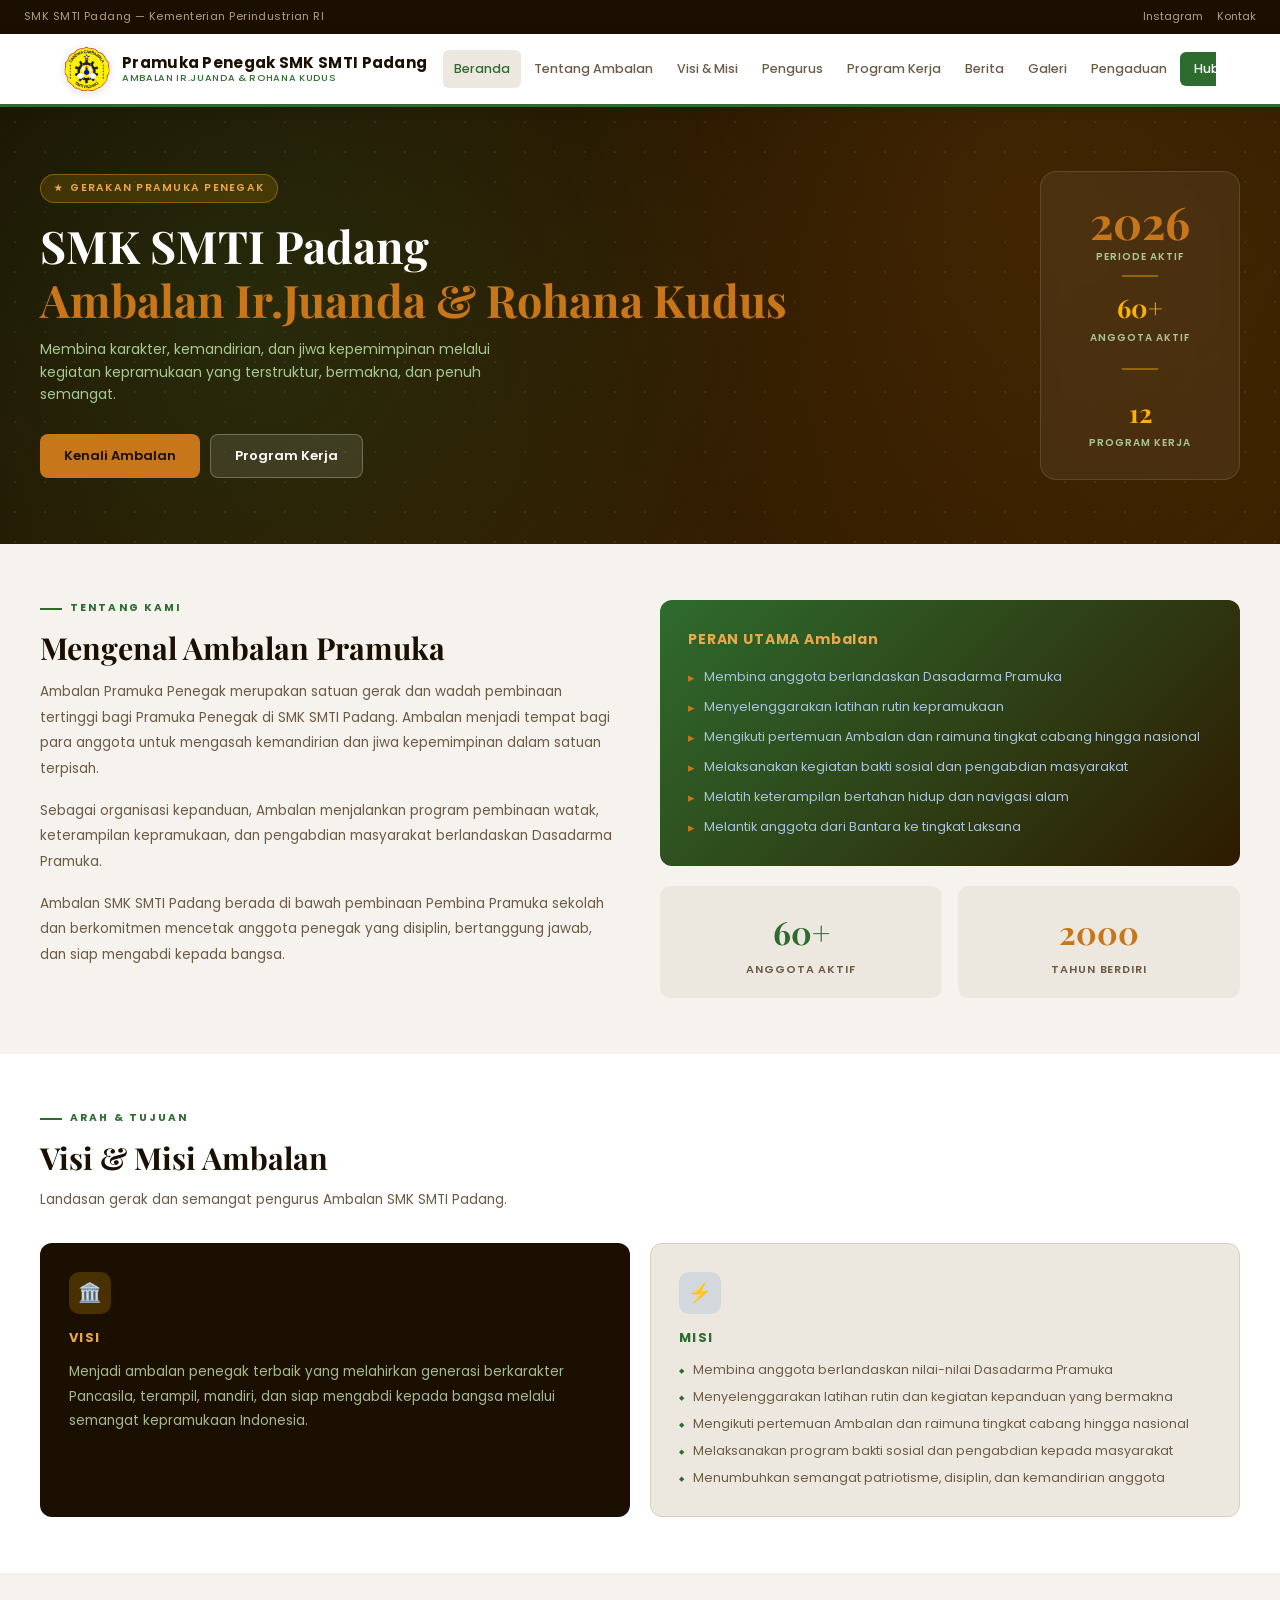
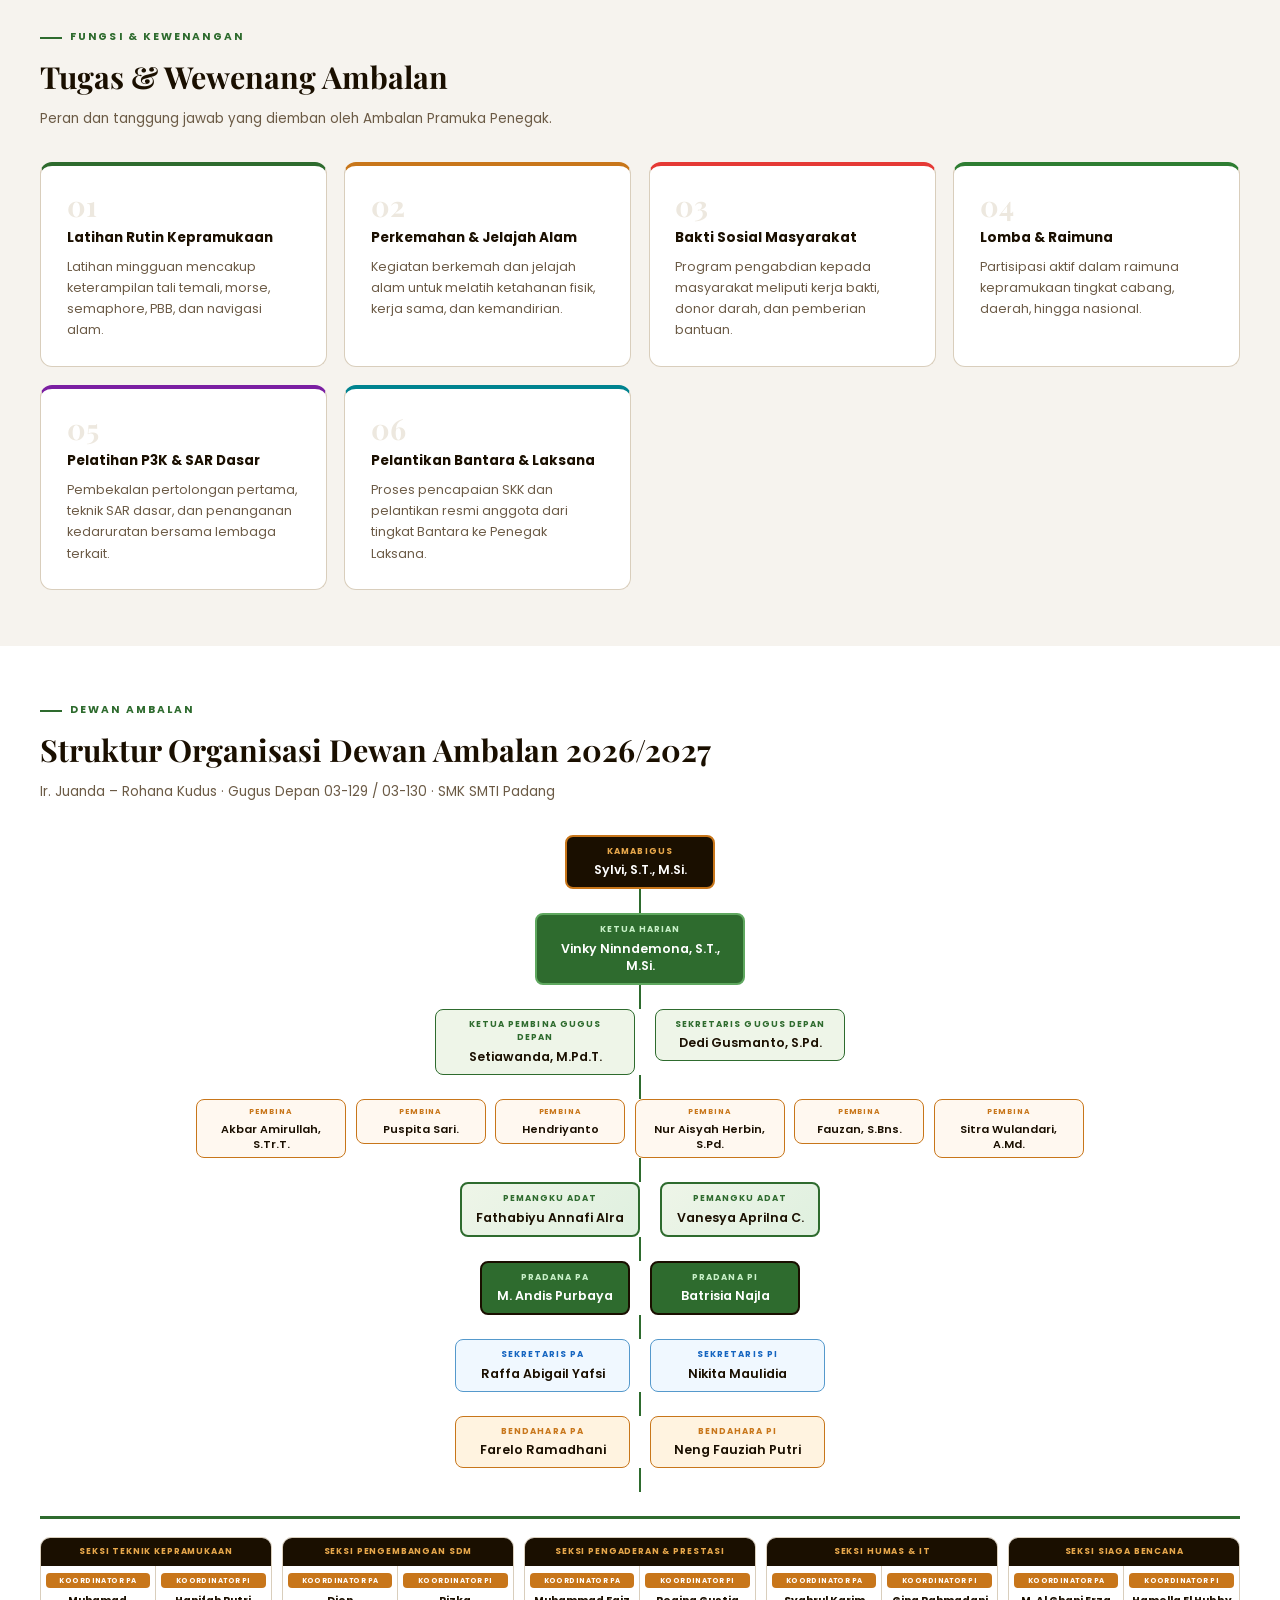
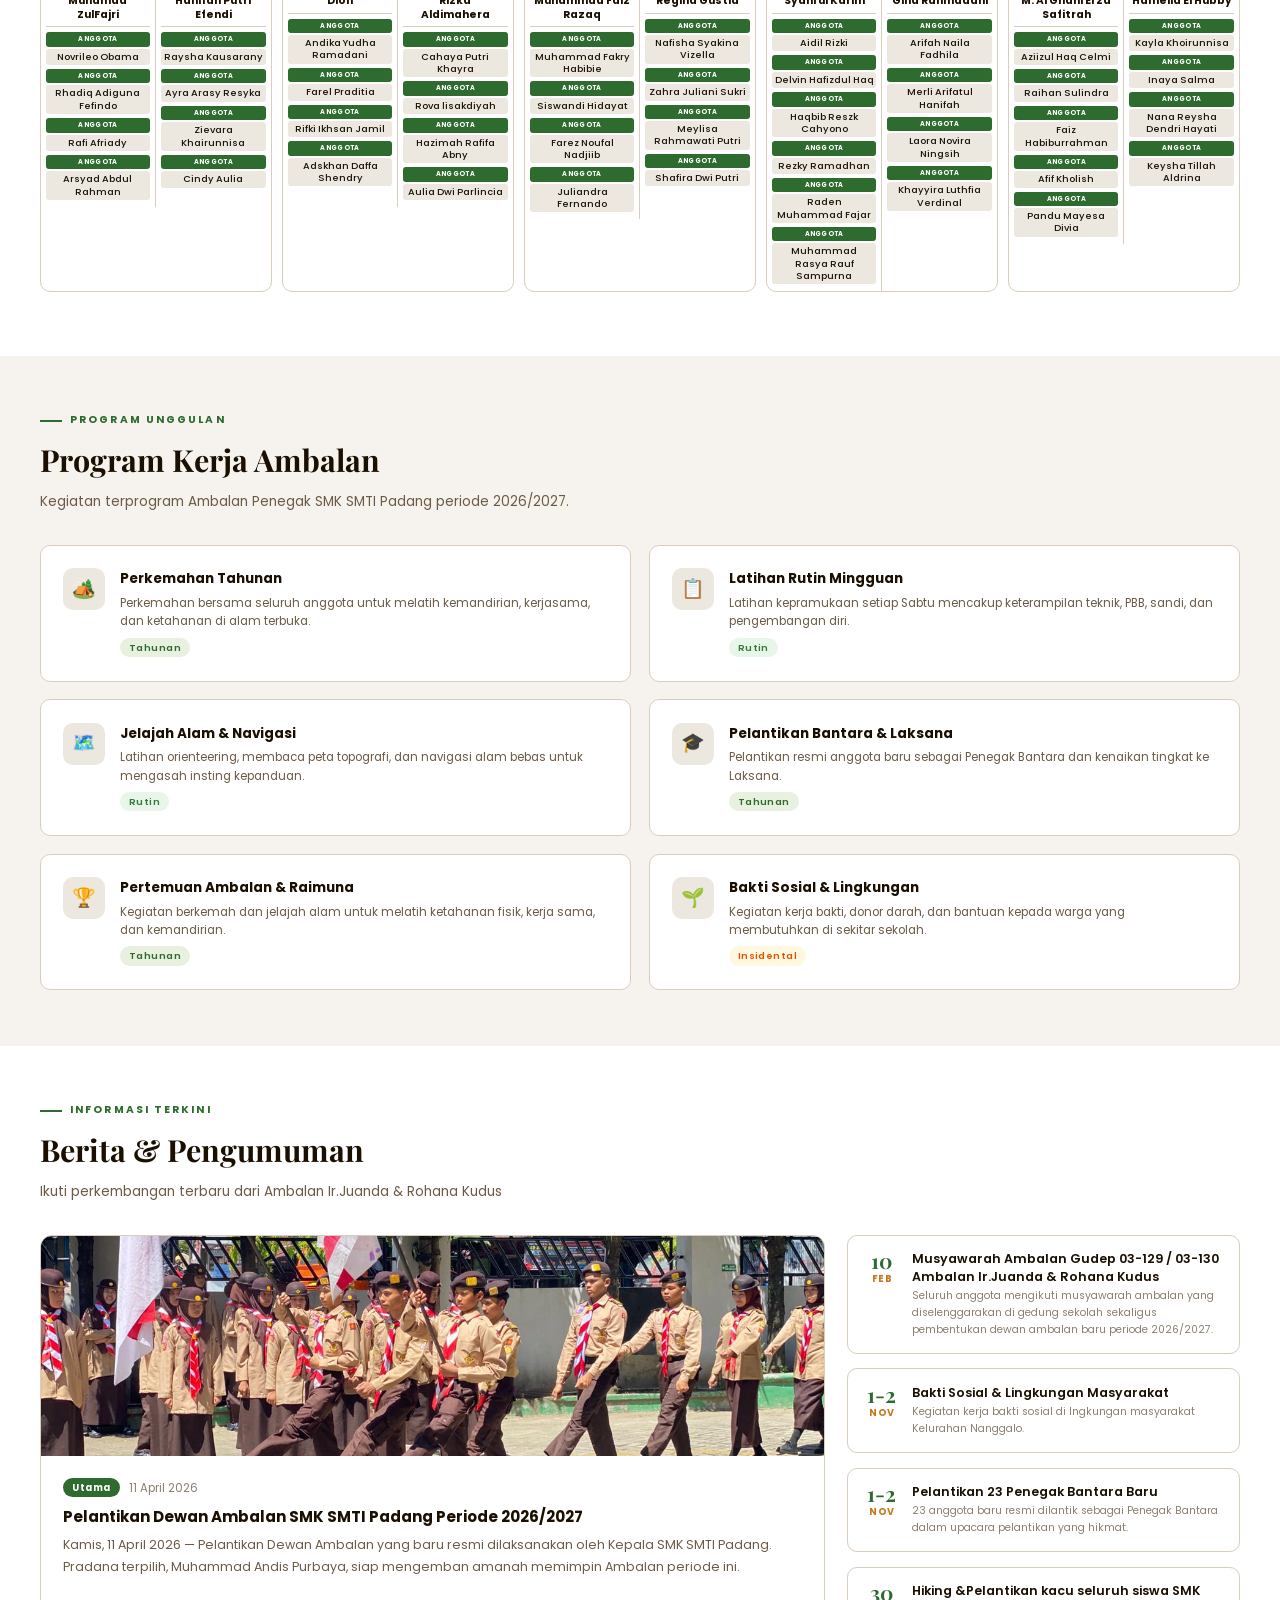
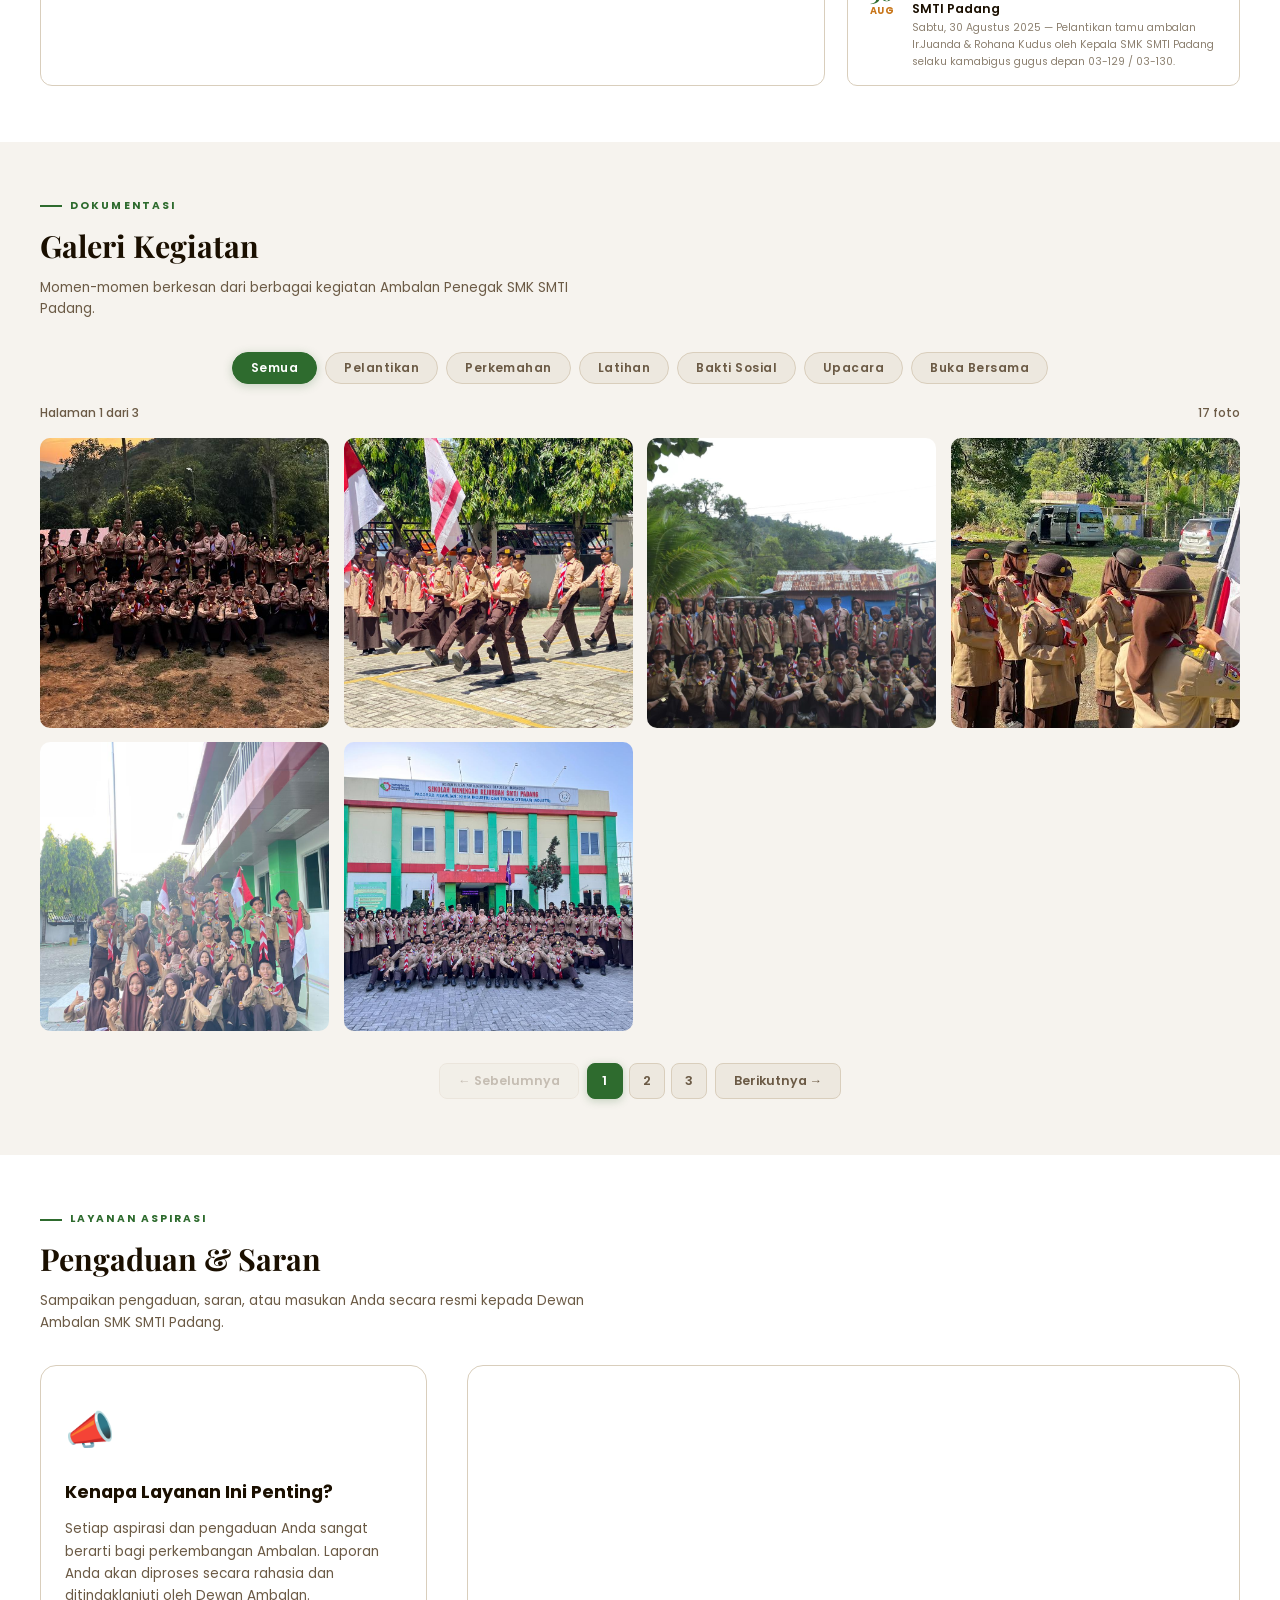
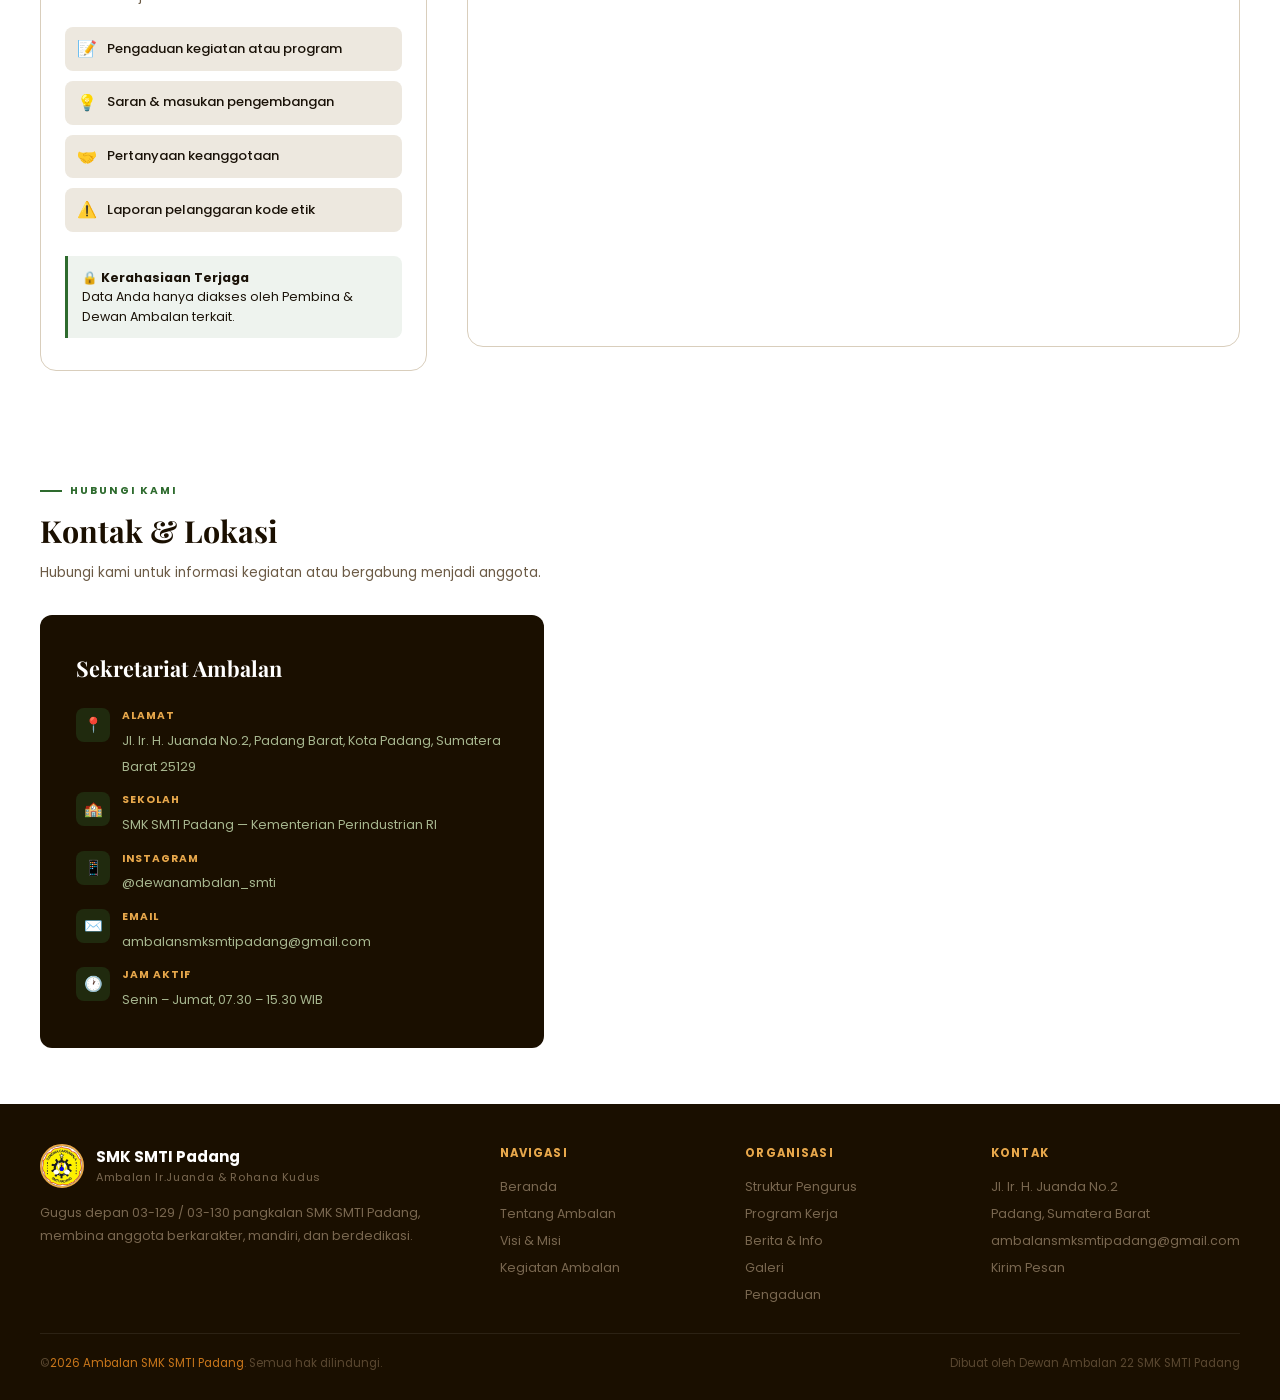
==== commit a41a4c12: "Update index.html" ====
--- a/index.html
+++ b/index.html
@@ -46,26 +46,22 @@
       <a onclick="goTo('kontak')" class="nav-link nav-cta">Hubungi Kami</a>
     </div>
     <button class="hamburger" id="hamburger" aria-label="Buka menu navigasi" aria-expanded="false">
-      <span>
+      <span></span><span></span><span></span>
     </button>
   </div>
+  <div class="mobile-menu" id="mobileMenu" aria-hidden="true">
+    <a onclick="goTo('hero'); closeMobileMenu();" class="mobile-link">Beranda</a>
+    <a onclick="goTo('tentang'); closeMobileMenu();" class="mobile-link">Tentang Ambalan</a>
+    <a onclick="goTo('visi-misi'); closeMobileMenu();" class="mobile-link">Visi &amp; Misi</a>
+    <a onclick="goTo('tugas'); closeMobileMenu();" class="mobile-link">Kegiatan Ambalan</a>
+    <a onclick="goTo('pengurus'); closeMobileMenu();" class="mobile-link">Pengurus</a>
+    <a onclick="goTo('proker'); closeMobileMenu();" class="mobile-link">Program Kerja</a>
+    <a onclick="goTo('berita'); closeMobileMenu();" class="mobile-link">Berita</a>
+    <a onclick="goTo('galeri'); closeMobileMenu();" class="mobile-link">Galeri</a>
+    <a onclick="goTo('pengaduan'); closeMobileMenu();" class="mobile-link">Pengaduan</a>
+    <a onclick="goTo('kontak'); closeMobileMenu();" class="mobile-link mobile-link-cta">Hubungi Kami</a>
+  </div>
 </nav>
-
-<!-- PAGE TABS 
-<div class="page-tabs" id="pageTabs">
-  <div class="page-tabs-inner">
-    <div class="ptab active" onclick="goTo('hero')">Halaman Muka</div>
-    <div class="ptab" onclick="goTo('tentang')">Tentang Kami</div>
-    <div class="ptab" onclick="goTo('visi-misi')">Visi &amp; Misi</div>
-    <div class="ptab" onclick="goTo('tugas')">Kegiatan Ambalan</div>
-    <div class="ptab" onclick="goTo('pengurus')">Struktur Pengurus</div>
-    <div class="ptab" onclick="goTo('proker')">Program Kerja</div>
-    <div class="ptab" onclick="goTo('berita')">Berita &amp; Info</div>
-    <div class="ptab" onclick="goTo('galeri')">Galeri</div>
-    <div class="ptab" onclick="goTo('pengaduan')">Pengaduan</div>
-    <div class="ptab" onclick="goTo('kontak')">Kontak</div>
-  </div>
-</div> -->
 
 <!-- HERO -->
 <section class="hero" id="hero">
@@ -259,7 +255,7 @@
           </div>
           <div class="org-node pembina-node">
             <div class="org-node-label">PEMBINA</div>
-            <div class="org-node-name">Fauzan, S.Bns.</div>
+            <div class="org-node-name">Puspita Sari.</div>
           </div>
           <div class="org-node pembina-node">
             <div class="org-node-label">PEMBINA</div>
@@ -271,7 +267,7 @@
           </div>
           <div class="org-node pembina-node">
             <div class="org-node-label">PEMBINA</div>
-            <div class="org-node-name">Puspita Sari</div>
+            <div class="org-node-name">Fauzan, S.Bns.</div>
           </div>
           <div class="org-node pembina-node">
             <div class="org-node-label">PEMBINA</div>
@@ -388,8 +384,6 @@
                   <div class="org-anggota-name">Rifki Ikhsan Jamil </div>
                   <div class="org-anggota-label">ANGGOTA</div>
                   <div class="org-anggota-name">Adskhan Daffa Shendry</div>
-                  <div class="org-anggota-label">ANGGOTA</div>
-                  <div class="org-anggota-name">Farel Padria</div>
                 </div>
               </div>
               <div class="org-koord-col">
